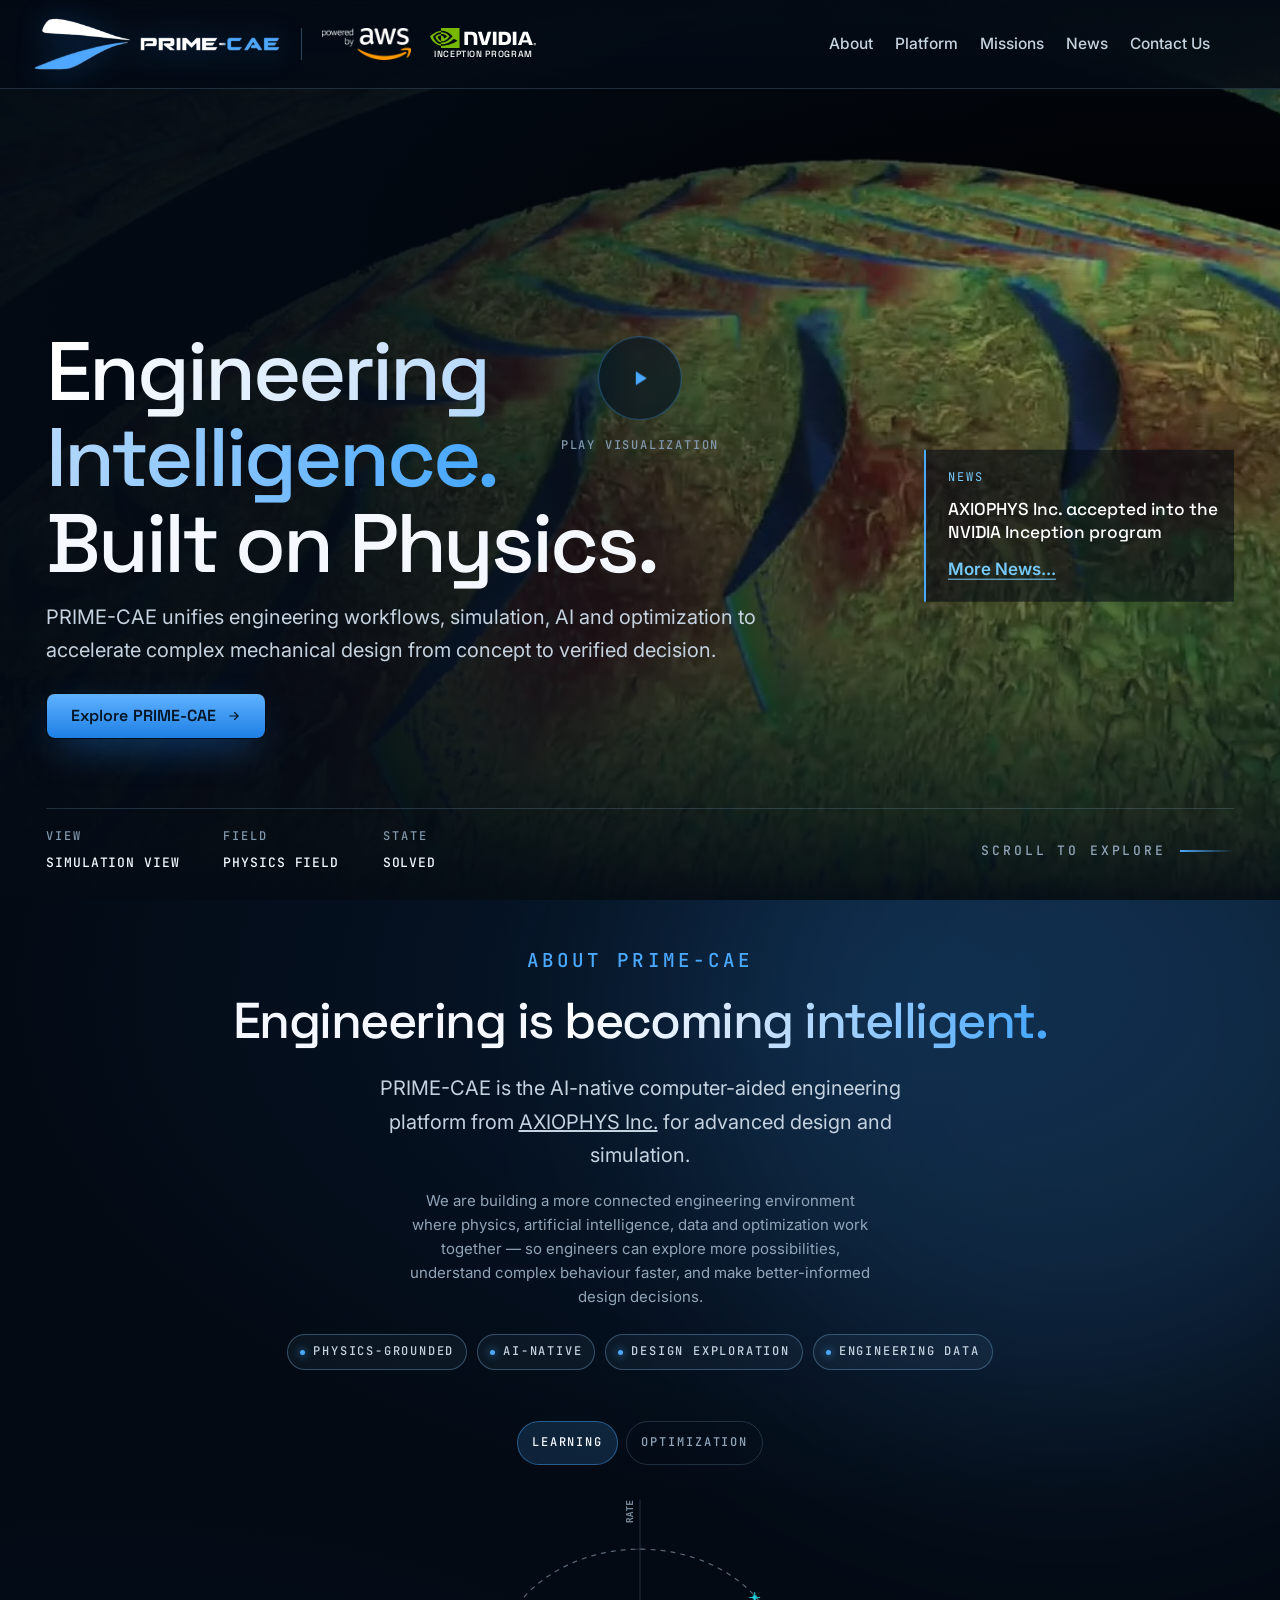
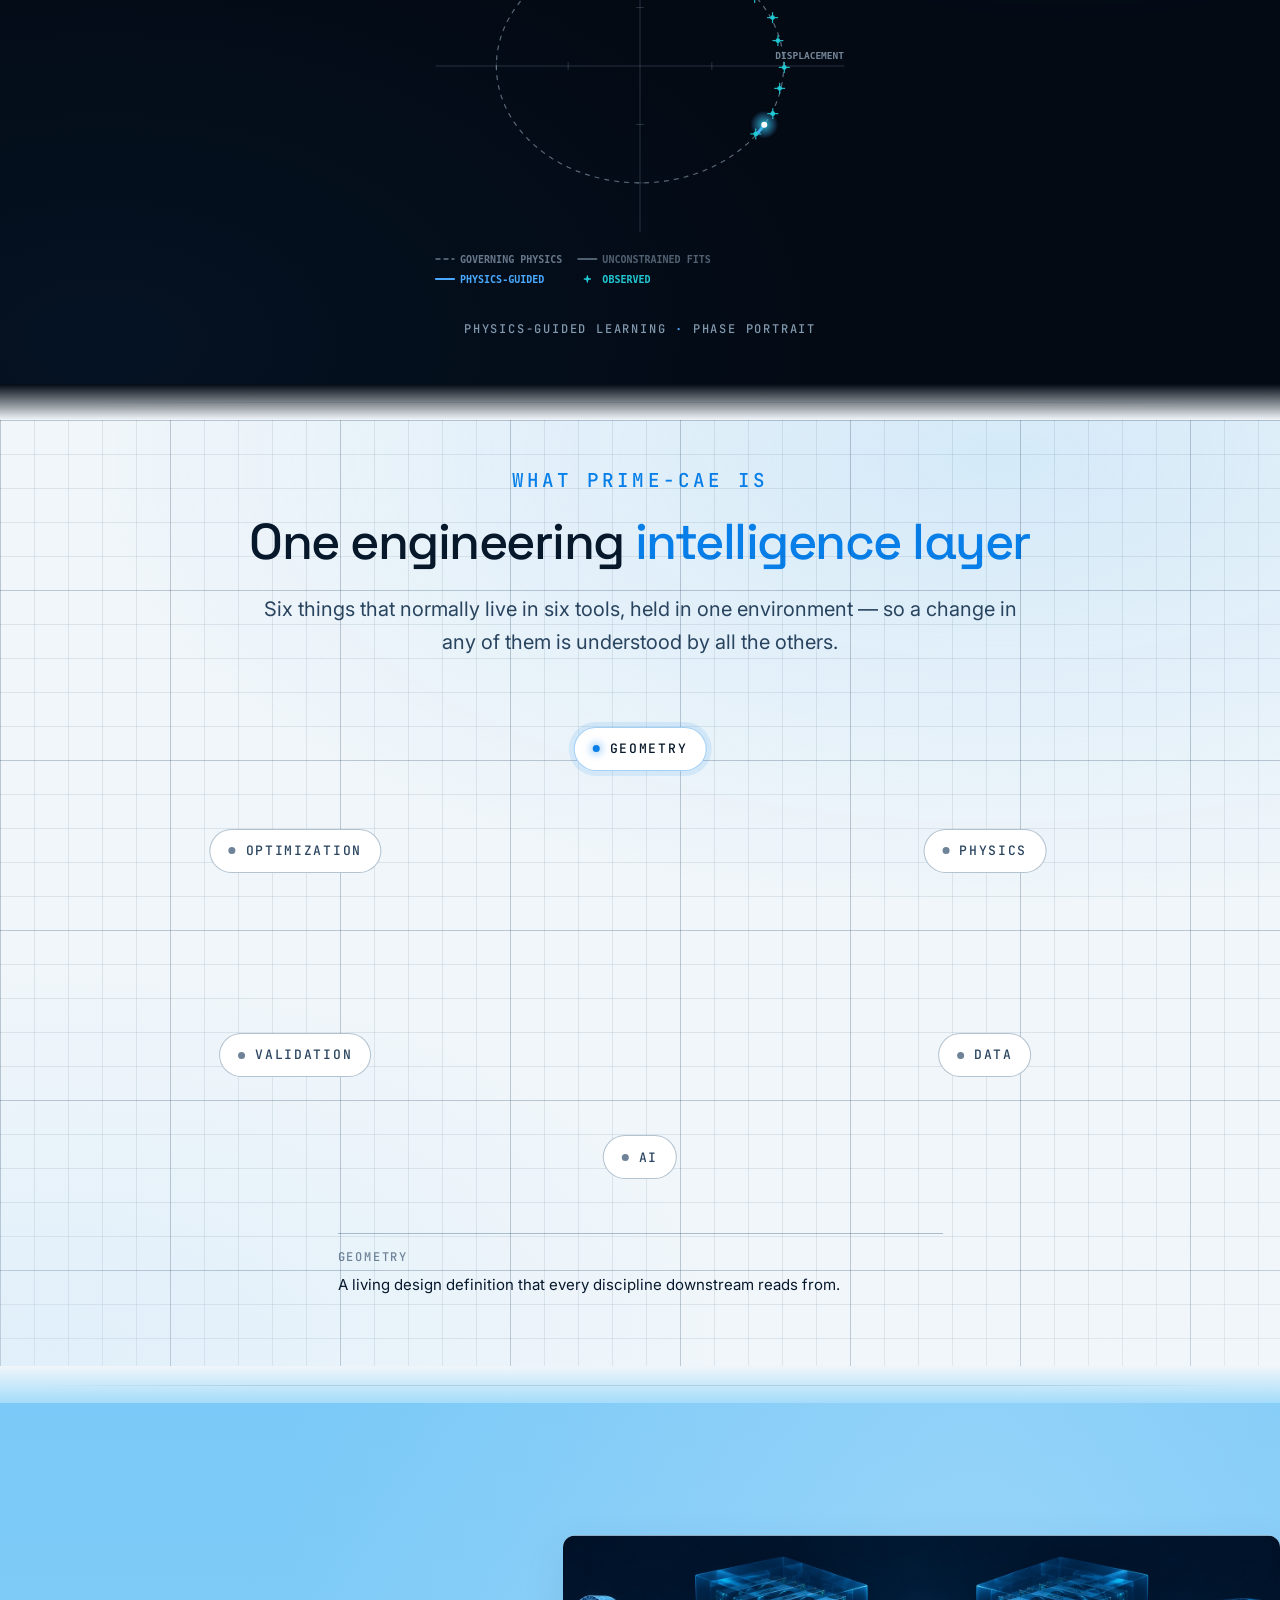
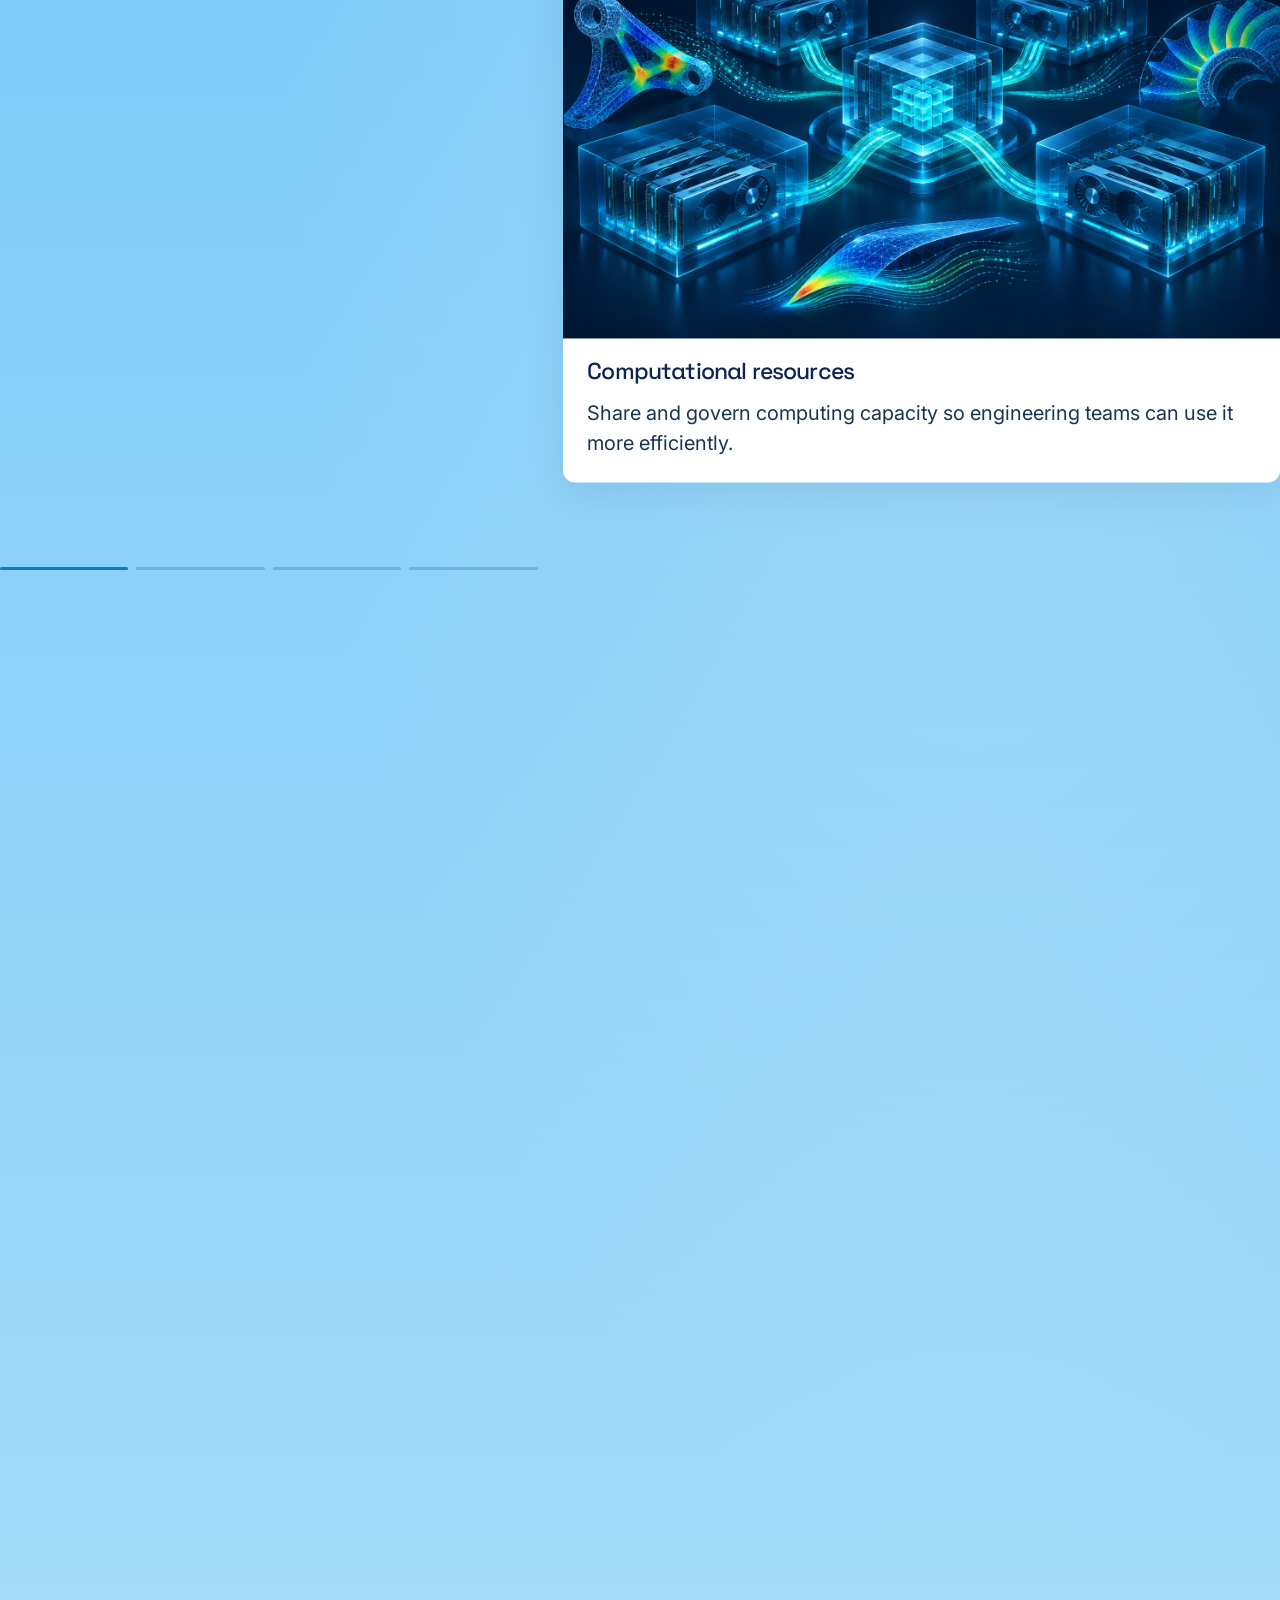
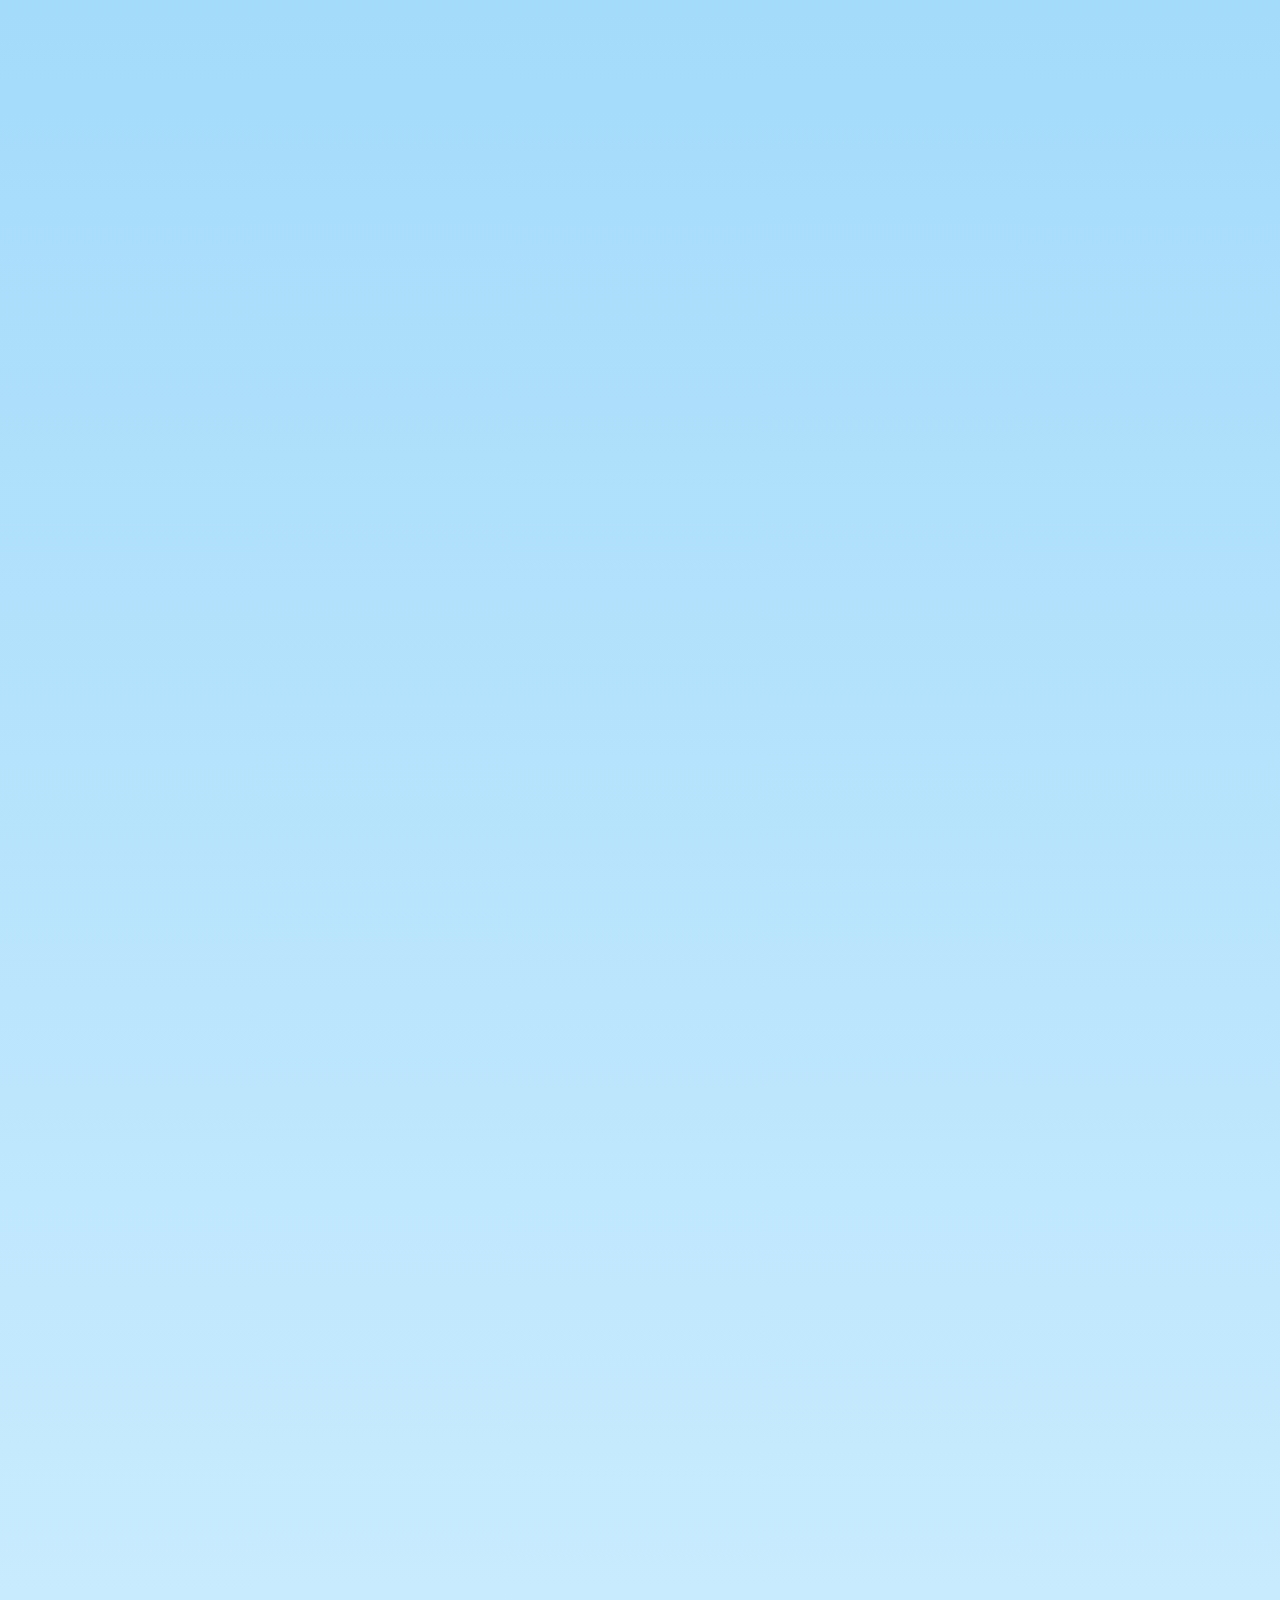
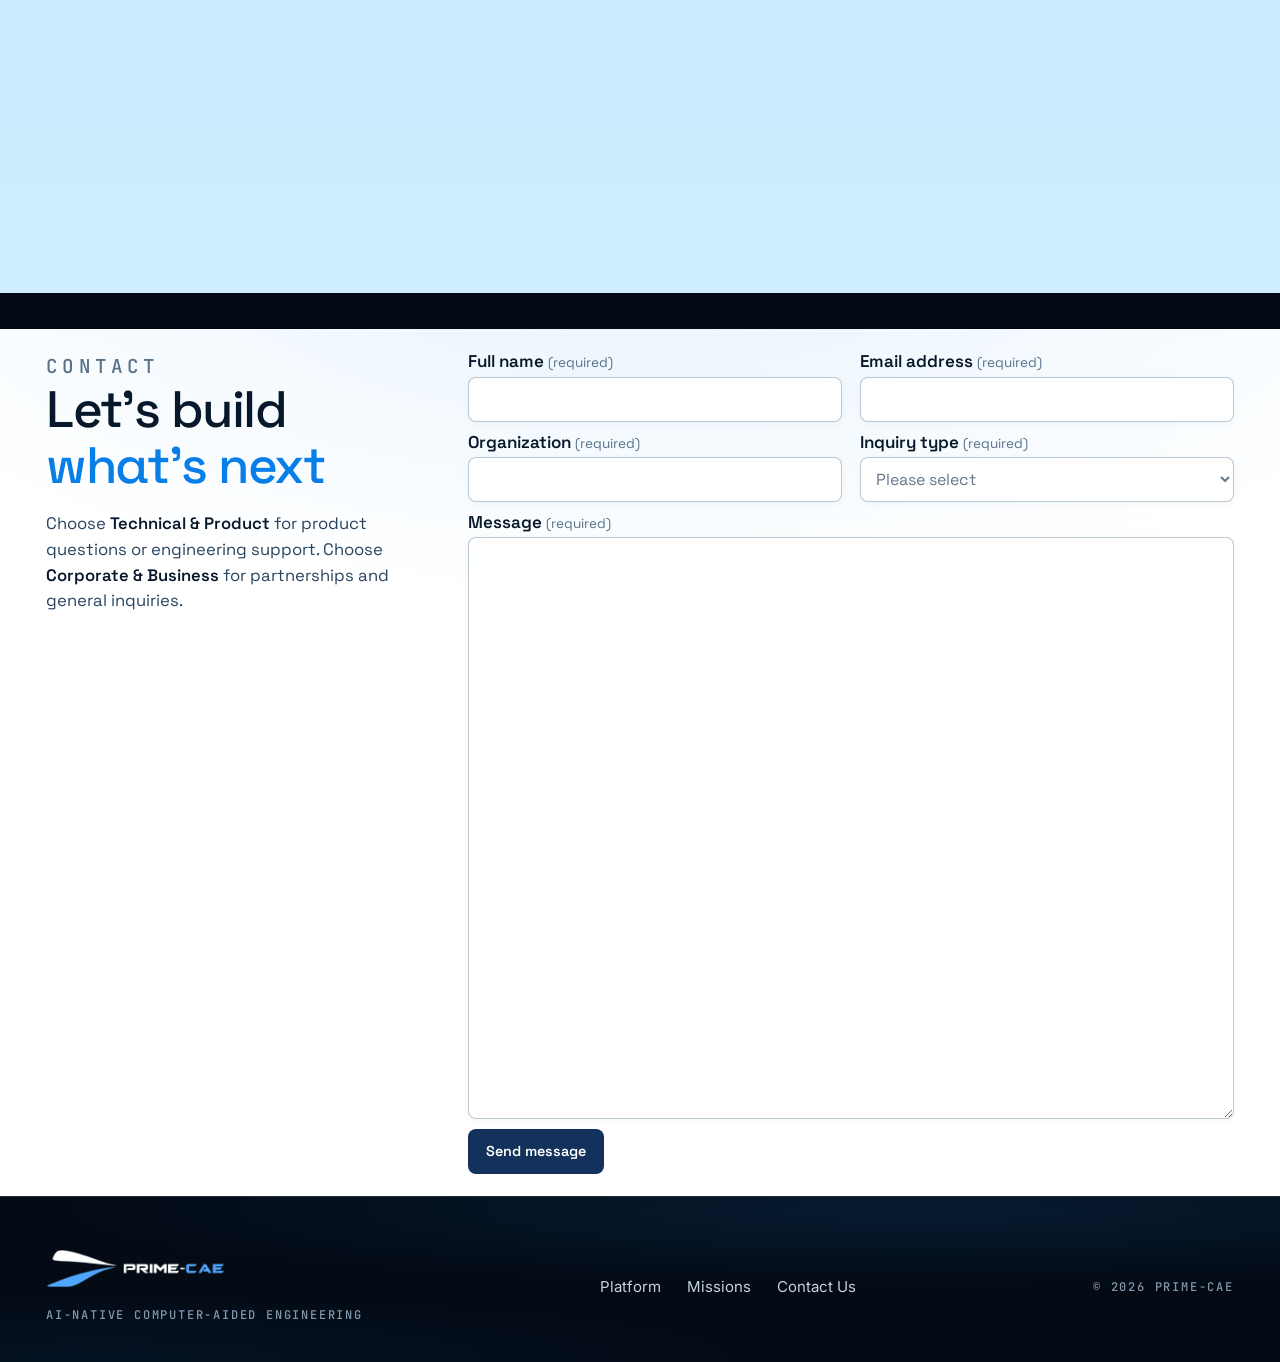
==== index.html @ 152df254 "Preserve section links in PRIME-CAE preview" ====
<!DOCTYPE html>
<html lang="en">
<head>
<meta charset="utf-8">
<meta name="viewport" content="width=device-width,initial-scale=1,viewport-fit=cover">
<title>PRIME-CAE — AI-Native Computer-Aided Engineering</title>
<meta name="description" content="PRIME-CAE is an AI-native computer-aided engineering platform from AXIOPHYS Inc. for design, simulation and optimization.">
<link rel="canonical" href="https://www.prime-cae.com/">
<meta name="theme-color" content="#050709">
<meta name="color-scheme" content="dark">
<link rel="icon" type="image/png" sizes="16x16" href="assets/favicon-16.png?v=2">
<link rel="icon" type="image/png" sizes="32x32" href="assets/favicon-32.png?v=2">
<link rel="icon" type="image/png" sizes="48x48" href="assets/favicon-48.png?v=2">
<link rel="icon" type="image/png" sizes="192x192" href="assets/favicon-192.png?v=2">
<link rel="apple-touch-icon" sizes="180x180" href="assets/favicon-180.png?v=2">
<meta property="og:title" content="PRIME-CAE — Engineering Intelligence. Built on Physics.">
<meta property="og:description" content="PRIME-CAE is an AI-native computer-aided engineering platform from AXIOPHYS Inc. for design, simulation and optimization.">
<meta property="og:image" content="https://www.prime-cae.com/assets/prime-cae-lockup-color.png">
<meta property="og:type" content="website">
<meta property="og:site_name" content="PRIME-CAE">
<meta property="og:url" content="https://www.prime-cae.com/">
<script type="application/ld+json">
{
  "@context": "https://schema.org",
  "@graph": [
    {
      "@type": "WebSite",
      "@id": "https://www.prime-cae.com/#website",
      "url": "https://www.prime-cae.com/",
      "name": "PRIME-CAE",
      "publisher": {
        "@id": "https://axiophys.com/#organization"
      }
    }
  ]
}
</script>

<!-- ==========================================================================
     CRITICAL INLINE STYLE
     Self-contained on purpose. If every external subresource is blocked —
     which is what Safari does to file:// pages — the document must still be
     a designed PRIME-CAE screen, never raw browser-default HTML.
     ========================================================================== -->
<style>
  html{background:#050709;color-scheme:dark}
  body{margin:0;background:#050709;color:#EDF1F6;
    font-family:"Inter",-apple-system,BlinkMacSystemFont,"Segoe UI",Helvetica,Arial,sans-serif;
    -webkit-font-smoothing:antialiased}
</style>

<link rel="preconnect" href="https://fonts.googleapis.com">
<link rel="preconnect" href="https://fonts.gstatic.com" crossorigin>
<link href="https://fonts.googleapis.com/css2?family=Space+Grotesk:wght@400;500;600&family=Inter:wght@400;500;600&family=JetBrains+Mono:wght@400;500&display=swap" rel="stylesheet">

<link rel="stylesheet" href="css/tokens.css">
<link rel="stylesheet" href="css/base.css?v=section-stories-1">
<link rel="stylesheet" href="css/layout.css">
<link rel="stylesheet" href="css/components.css">
<link rel="stylesheet" href="css/hero.css?v=menu-full-width-1">
<link rel="stylesheet" href="css/sections.css?v=mission-story-1">
<link rel="stylesheet" href="css/mobile.css?v=four-missions-1">

<link rel="preload" as="image" href="media/hero-field-poster.jpg">
<link rel="stylesheet" href="css/contact-form.css?v=7">
</head>

<body>

<script>
/* Marks that scripting is available, so CSS may hide content for reveal.
   Without this the page stays fully legible with JavaScript off. */
document.documentElement.classList.add('js');
</script>

<!-- ================================== NAV ================================= -->
<header class="nav" id="nav" data-env="navy">
  <div class="progress" aria-hidden="true"><i id="progressBar"></i></div>
  <div class="shell nav__in">
    <a class="nav__brand" href="#top" aria-label="PRIME-CAE home">
      <img class="nav__logo" src="assets/prime-cae-lockup.png" alt="PRIME-CAE" width="285" height="62">
      <span class="nav__sub">AI-Native<br>Computer-Aided Engineering</span>
    </a>
    <div class="nav__partners">
      <div class="nav__partner-logos">
        <img class="nav__aws" src="assets/powered-by-aws.png" alt="Powered by AWS" width="200" height="72" decoding="async">
        <div class="nav__inception">
          <img src="assets/nvidia-wordmark-white.svg" alt="NVIDIA" width="164" height="30">
          <span>Inception Program</span>
        </div>
      </div>
    </div>

    <nav class="nav__links" id="navLinks" aria-label="Primary">
      <a class="nav__a" href="#about">About</a>
      <a class="nav__a" href="#layer">Platform</a>
      <a class="nav__a" href="#products">Missions</a>
      <a class="nav__a" href="news.html">News</a>
      <a class="nav__a" href="#access">Contact Us</a>
      <span class="nav__ind" id="navInd" aria-hidden="true"></span>
    </nav>

    <div class="nav__act">
      <button class="nav__icon nav__burger" id="burger" type="button" aria-label="Open menu" aria-expanded="false" aria-controls="menu">
        <svg width="16" height="16" viewBox="0 0 24 24" fill="none" stroke="currentColor" stroke-width="1.7" stroke-linecap="round" aria-hidden="true">
          <path d="M3 7h18M3 12h18M3 17h18"/></svg>
      </button>
    </div>
  </div>
</header>

<div class="menu" id="menu" data-env="navy">
  <a href="#about">About</a>
  <a href="#layer">Platform</a>
  <a href="#products">Missions</a>
  <a href="news.html">News</a>
  <a href="#access">Contact Us</a>
</div>

<main id="top">

<!-- ========================= PHASE B · SIMULATION HERO ==================== -->
<section class="hero env" id="hero" data-env="navy" data-autoplay="pending">
  <div class="hero__media">
    <img class="hero__poster" src="media/hero-field-poster.jpg" alt="" aria-hidden="true">
    <video class="hero__vid" id="heroVidA" muted playsinline preload="auto" aria-hidden="true"></video>
    <video class="hero__vid" id="heroVidB" muted playsinline preload="none" aria-hidden="true"></video>
    <div class="hero__scan" aria-hidden="true"></div>
    <div class="hero__grade" aria-hidden="true"></div>
  </div>

  <div class="hero__manual">
    <button type="button" id="heroPlay" aria-label="Play the simulation view">
      <svg width="24" height="24" viewBox="0 0 24 24" fill="currentColor" aria-hidden="true"><path d="M8 5v14l11-7z"/></svg>
    </button>
    <span class="t-micro">Play visualization</span>
  </div>

  <div class="shell hero__ui">
    <div class="hero__copy">
      <h1 class="t-hero">
        <span class="grad">Engineering Intelligence.</span>
        <em>Built on Physics.</em>
      </h1>
      <p class="t-lede">PRIME-CAE unifies engineering workflows, simulation, AI and optimization to accelerate complex mechanical design from concept to verified decision.</p>

      <div class="hero__cta">
        <a class="btn btn--primary" href="#about">
          Explore PRIME-CAE
          <svg class="btn__go" width="15" height="15" viewBox="0 0 24 24" fill="none" stroke="currentColor" stroke-width="2" stroke-linecap="round" aria-hidden="true"><path d="M5 12h14M13 6l6 6-6 6"/></svg>
        </a>
      </div>


    </div>
    <aside class="hero__news" aria-label="Latest news">
      <p class="hero__news-label">News</p>
      <p class="hero__news-title">AXIOPHYS Inc. accepted into the NVIDIA Inception program</p>
      <a href="news.html#news-updates">More News...</a>
    </aside>
  </div>

  <div class="shell hero__rail">
    <div class="hero__railin">
      <div class="hero__inst">
        <span>VIEW<b>SIMULATION VIEW</b></span>
        <span>FIELD<b>PHYSICS FIELD</b></span>
        <span>STATE<b>SOLVED</b></span>
      </div>
      <a class="scroll-cue" href="#about">Scroll to explore <i></i></a>
    </div>
  </div>
</section>

<!-- ============================== 01 · ABOUT ============================== -->
<section class="section env about" id="about" data-env="navy" data-story>
  <canvas class="about__field" id="aboutField" aria-hidden="true"></canvas>
  <div class="about__glow glow" aria-hidden="true"></div>

  <div class="shell story-layout">
    <div class="story-copy">
      <p class="story-label t-meta">About PRIME-CAE</p>
      <h2 class="t-h2">Engineering is <span class="grad">becoming intelligent.</span></h2>
      <p class="t-lede about__lede">PRIME-CAE is the AI-native computer-aided engineering platform from
        <a href="https://axiophys.com/" style="text-decoration:underline">AXIOPHYS Inc.</a>
        for advanced design and simulation.</p>
      <p class="t-small about__body">We are building a more connected engineering environment where
        physics, artificial intelligence, data and optimization work together — so engineers can
        explore more possibilities, understand complex behaviour faster, and make better-informed
        design decisions.</p>
      <ul class="about__marks" aria-label="What the platform is built on">
        <li class="t-micro"><i aria-hidden="true"></i>Physics-grounded</li>
        <li class="t-micro"><i aria-hidden="true"></i>AI-native</li>
        <li class="t-micro"><i aria-hidden="true"></i>Design exploration</li>
        <li class="t-micro"><i aria-hidden="true"></i>Engineering data</li>
      </ul>
    </div>

    <figure class="story-visual about__fig" data-story-visual>
      <div class="about__views" role="tablist" aria-label="Figure">
        <button class="about__view" type="button" role="tab" id="aboutTab0" aria-controls="aboutCanvas"
          aria-selected="true">Learning<i aria-hidden="true"></i></button>
        <button class="about__view" type="button" role="tab" id="aboutTab1" aria-controls="aboutSearch"
          aria-selected="false" tabindex="-1">Optimization<i aria-hidden="true"></i></button>
      </div>
      <div class="about__stage">
        <canvas id="aboutCanvas" class="is-active" role="img"
          aria-label="A phase portrait: sparse observations, several unconstrained fits drifting away from the true response, and a physics-guided prediction held on the orbit the governing physics allows."></canvas>
        <canvas id="aboutSearch" role="img" aria-hidden="true"
          aria-label="A design-domain search: candidate designs sampled across an objective landscape, successive generations closing in on the best feasible design on the constraint, and the best-so-far objective converging over the iterations."></canvas>
      </div>
      <figcaption class="about__cap t-micro" id="aboutCap">Physics-guided learning <b>·</b> phase portrait</figcaption>
    </figure>
  </div>
</section>

<div class="seam" data-from="navy" data-to="ice" aria-hidden="true"></div>

<!-- ========================== 02 · WHAT PRIME-CAE IS ====================== -->
<section class="section env" id="layer" data-env="ice" data-story>
  <div class="grid-bg" aria-hidden="true"></div>
  <div class="shell story-layout">
    <div class="story-copy">
      <p class="story-label t-meta">What PRIME-CAE is</p>
      <h2 class="t-h2">One engineering <span class="grad">intelligence layer</span></h2>
      <p class="t-lede">Six things that normally live in six tools, held in one environment —
        so a change in any of them is understood by all the others.</p>
    </div>

    <div class="story-visual layer__visual" data-story-visual>
      <div class="orbit" id="orbit">
        <canvas class="orbit__canvas" id="orbitCanvas" role="img"
          aria-label="Generic structural engineering model demonstrating PRIME-CAE geometry, physics, data, AI, optimization and validation."></canvas>
        <div class="orbit__nodes" id="orbitNodes">
          <button class="orbit__node" type="button" data-node="geometry"     aria-pressed="true">Geometry</button>
          <button class="orbit__node" type="button" data-node="physics"      aria-pressed="false">Physics</button>
          <button class="orbit__node" type="button" data-node="data"         aria-pressed="false">Data</button>
          <button class="orbit__node" type="button" data-node="ai"           aria-pressed="false">AI</button>
          <button class="orbit__node" type="button" data-node="validation"   aria-pressed="false">Validation</button>
          <button class="orbit__node" type="button" data-node="optimization" aria-pressed="false">Optimization</button>
        </div>
      </div>
      <p class="layer__line">
        <span class="t-micro" id="layerTag">GEOMETRY</span>
        <span class="t-small" id="layerLine"></span>
      </p>
    </div>
  </div>
</section>

<div class="seam" data-from="ice" data-to="sky" aria-hidden="true"></div>

<!-- ========================== 04 · PRIME-CAE PRODUCTS ===================== -->
<section class="section env mission-section" id="products" data-env="sky" data-story>
  <div class="shell mission-stage">
    <div class="story-copy mission-intro">
      <p class="story-label t-meta">Our four missions</p>
      <h2 class="t-h2">Optimizing <span class="grad">what matters in engineering.</span></h2>
      <p class="t-lede">We are building PRIME-CAE to improve how engineers use computing resources,
        run their workflows, manage computation time and cost, and explore better designs.</p>
    </div>
    <div class="mission-slides">
      <article class="mission-slide" data-mission-slide>
        <figure class="mission-slide__art"><img src="assets/missions/resources.jpg" alt="Conceptual illustration of shared engineering computation" width="1672" height="941" loading="lazy"><figcaption class="mission-slide__copy"><h3 class="fam__title">Computational resources</h3>
          <p class="t-small">Share and govern computing capacity so engineering teams can use it more efficiently.</p></figcaption></figure>
      </article>
      <article class="mission-slide" data-mission-slide>
        <figure class="mission-slide__art"><img src="assets/missions/workflows.jpg" alt="Conceptual progression from engineering model to simulation result" width="1672" height="941" loading="lazy"><figcaption class="mission-slide__copy"><h3 class="fam__title">Engineering workflows</h3>
          <p class="t-small">Reduce repetitive setup, execution and documentation work under engineer oversight.</p></figcaption></figure>
      </article>
      <article class="mission-slide" data-mission-slide>
        <figure class="mission-slide__art"><img src="assets/missions/time-cost.jpg" alt="Conceptual numerical computation and resource optimization" width="1672" height="941" loading="lazy"><figcaption class="mission-slide__copy"><h3 class="fam__title">Computational time and cost</h3>
          <p class="t-small">Pursue faster, more economical verified simulations and Physics AI data generation.</p></figcaption></figure>
      </article>
      <article class="mission-slide" data-mission-slide>
        <figure class="mission-slide__art"><img src="assets/missions/design.jpg" alt="Conceptual topology-optimized engineering design" width="1672" height="941" loading="lazy"><figcaption class="mission-slide__copy"><h3 class="fam__title">Design</h3>
          <p class="t-small">Explore broader design spaces and evaluate better performing structures and systems.</p></figcaption></figure>
      </article>
    </div>
    <div class="mission-progress" aria-hidden="true"><i></i><i></i><i></i><i></i></div>
  </div>
</section>

<div class="seam" data-from="sky" data-to="white" aria-hidden="true"></div>

<!-- ============================== 05 · CONTACT ============================ -->
<section class="section env contact" id="access" data-env="white">
  <div class="shell contact__layout">
    <div class="contact__copy">
      <span class="t-meta">Contact</span>
      <h2 class="t-h2">Let's build <span class="grad">what's next</span></h2>
      <p class="contact__guidance">Choose <strong>Technical &amp; Product</strong> for product questions or engineering support. Choose <strong>Corporate &amp; Business</strong> for partnerships and general inquiries.</p>
    </div>
      <form class="contact-form" data-contact-form>
        <div class="contact-form__row">
          <label>Full name <span class="contact-form__required">(required)</span><input name="name" autocomplete="name" maxlength="120" required></label>
          <label>Email address <span class="contact-form__required">(required)</span><input name="email" type="email" autocomplete="email" maxlength="254" required></label>
        </div>
        <div class="contact-form__row">
          <label>Organization <span class="contact-form__required">(required)</span><input name="organization" autocomplete="organization" maxlength="120" required></label>
          <label>Inquiry type <span class="contact-form__required">(required)</span><select name="inquiry" required><option value="" selected disabled>Please select</option><option value="technical">Technical &amp; Product Inquiries</option><option value="corporate">Corporate &amp; Business Inquiries</option></select></label>
        </div>
        <label class="contact-form__message">Message <span class="contact-form__required">(required)</span><textarea name="message" rows="2" minlength="10" maxlength="5000" required></textarea></label>
        <div class="contact-form__trap" aria-hidden="true"><label>Leave this field empty <input name="website" tabindex="-1" autocomplete="off"></label></div>
        <div class="contact-form__actions"><button type="submit">Send message</button><p class="contact-form__status" role="status" aria-live="polite"></p></div>
      </form>
  </div>
</section>

<!-- =============================== FOOTER ================================ -->
<footer class="foot env" id="company" data-env="navy">
  <div class="shell foot__in">
    <div>
      <img class="foot__logo" src="assets/prime-cae-lockup.png" alt="PRIME-CAE" width="285" height="62">
      <p class="t-micro" style="margin-top:var(--s-4)">AI-Native Computer-Aided Engineering</p>
    </div>
    <nav class="foot__links" aria-label="Footer">
      <a href="#layer">Platform</a>
      <a href="#products">Missions</a>
      <a href="#access">Contact Us</a>
    </nav>
    <span class="t-micro">© <span id="year">2026</span> PRIME-CAE</span>
  </div>
</footer>
<script src="js/contact.js?v=1" defer></script>
</main>

<script src="js/prime.bundle.js?v=mission-story-1" defer></script>
<noscript>
  <style>.hero__poster{opacity:1!important}</style>
</noscript>
</body>
</html>
---- css/tokens.css ----
/* ============================================================================
   PRIME-CAE · design tokens
   ----------------------------------------------------------------------------
   Two layers:
     1. a fixed palette and type/space scale (:root)
     2. four ENVIRONMENTS — navy, sky, ice, white — each of which republishes a
        complete --env-* contract. Components never name a colour directly; they
        inherit the environment they happen to sit in, so a panel, a chart axis
        and a caption all re-tune themselves when the background changes.
   ========================================================================== */
:root{
  /* ---------------------------------------------------------- palette --- */
  --navy-990:#020710;
  --navy-950:#030A14;
  --navy-900:#061120;
  --navy-850:#08182A;
  --navy-800:#0A2037;
  --navy-700:#0E2C48;
  --navy-600:#134064;

  --sky-800:#0C63A8;
  --sky-700:#1E7FC4;
  --sky-600:#3AA0E4;
  --sky-500:#57B9F5;
  --sky-400:#76CAFA;
  --sky-300:#A4DCFA;
  --sky-200:#C4E8FC;
  --sky-100:#D4F0FF;

  --ice-200:#DDEBF5;
  --ice-100:#EAF5FC;
  --ice-50:#F0F6FA;
  --paper:#F7FAFD;
  --white:#FFFFFF;

  --prime-blue:#087FE8;         /* active engineering state              */
  --prime-lift:#4AA9FF;         /* the same, lifted for dark grounds     */
  --prime-cyan:#22C9D4;         /* AI / learned response / data transfer */
  --prime-navy:#0F204B;         /* brand navy from the lockup            */

  /* status — only ever used for engineering state ---------------------- */
  --pass-l:#12885F;  --warn-l:#A9710A;  --fail-l:#C4342F;
  --pass-d:#35D39A;  --warn-d:#E8B23A;  --fail-d:#F0605A;

  /* field ramp — identical in every environment, because it carries data */
  --f0:#0B245C; --f1:#1464CD; --f2:#29C8E0; --f3:#7EE2A8; --f4:#F0B429; --f5:#FF5454;

  /* ------------------------------------------------- text ink families - */
  --tod-1:#F5F9FF;  --tod-2:#C5D2DF;  --tod-3:#91A5B9;  --tod-4:#8298AD;
  --tol-1:#07182B;  --tol-2:#29445F;  --tol-3:#58718A;  --tol-4:#6E8398;

  /* ------------------------------------------------------------- type -- */
  --font-sans:"Space Grotesk","Inter",-apple-system,BlinkMacSystemFont,"Segoe UI",sans-serif;
  --font-text:"Inter",-apple-system,BlinkMacSystemFont,"Segoe UI",Helvetica,Arial,sans-serif;
  --font-mono:"JetBrains Mono",ui-monospace,"SF Mono",Menlo,Consolas,monospace;

  --fs-micro:0.75rem;                            /* 12 · tertiary marks   */
  --fs-meta:0.8125rem;                           /* 13 · instrumentation  */
  --fs-small:0.9375rem;                          /* 15 · technical copy   */
  --fs-body:1.0625rem;                           /* 17 · body             */
  --fs-lede:clamp(1.09rem,.62vw + .92rem,1.25rem);
  --fs-nav:0.9688rem;                            /* 15.5                  */
  --fs-eyebrow:0.8125rem;
  --fs-h3:min(clamp(1.5rem,.9vw + 1.24rem,1.875rem),3.4vh);
  --fs-d2:min(clamp(1.75rem,1.6vw + 1.24rem,2.5rem),4.2vh);
  /* the display sizes are capped against the viewport's height as well as its
     width: a wide, short laptop must not be handed a 68px heading it has no
     room for. min() keeps it continuous — no breakpoint jump. */
  --fs-h2:min(clamp(2.625rem,3.1vw + 1.6rem,4.25rem),5.6vh);
  --fs-hero:min(clamp(3rem,5.1vw + 1.1rem,6rem),9.4vh);
  --fs-value:clamp(1.25rem,1.1vw + .9rem,1.875rem);   /* engineering values */
  --fs-value-lg:clamp(1.75rem,2vw + 1rem,2.75rem);

  --lh-tight:1.04;
  --lh-title:1.14;
  --lh-body:1.62;
  --lh-copy:1.68;

  /* ------------------------------------------------------------ space -- */
  --s-1:4px;  --s-2:8px;   --s-3:12px;  --s-4:18px;  --s-5:26px;
  --s-6:36px; --s-7:52px;  --s-8:72px;  --s-9:104px; --s-10:140px;
  --gutter:clamp(22px,3.6vw,72px);
  --measure:1320px;
  /* Vertical space is spent out of the viewport's height, so it is measured in
     it. On a 2560x1440 screen this is ~122px; on a 1990x900 laptop ~86px; on a
     1280x720 laptop ~63px — the page keeps its proportions instead of its
     pixel values. */
  --section-y:clamp(40px,3.2vh + 1.6vw,112px);
  --section-y-tight:clamp(32px,2.4vh + 1.2vw,84px);
  --nav-h:88px;

  /* ------------------------------------------------------- line weight - */
  --lw-hair:1px;
  --lw-1:1.25px;
  --lw-2:1.5px;
  --lw-3:2px;
  --lw-chart:2.5px;

  /* ----------------------------------------------------------- radius -- */
  --r-1:5px; --r-2:8px; --r-3:12px; --r-4:16px;

  /* ----------------------------------------------------------- motion -- */
  --ease-fast:cubic-bezier(.3,0,.2,1);
  --ease-standard:cubic-bezier(.22,.61,.36,1);
  --ease-large:cubic-bezier(.16,1,.3,1);
  --t-fast:150ms;
  --t-normal:280ms;
  --t-large:560ms;
  --t-reveal:700ms;

  --z-nav:70; --z-modal:90; --z-hero-ui:40;
}

@media (min-width:1700px){ :root{ --measure:1520px } }
@media (min-width:1900px){ :root{ --measure:1680px } }

/* ==========================================================================
   ENVIRONMENT · NAVY — computation, physics, model state, authority
   ========================================================================== */
[data-env="navy"]{
  --env-mode:dark;
  --env-bg:var(--navy-950);
  --env-bg-far:var(--navy-990);
  --env-wash:radial-gradient(115% 78% at 72% 8%,rgba(20,84,150,.22),transparent 62%),
             radial-gradient(85% 60% at 8% 96%,rgba(12,52,96,.20),transparent 66%);
  --env-surface:rgba(160,205,245,.055);
  --env-surface-2:rgba(160,205,245,.10);
  --env-panel:linear-gradient(152deg,rgba(15,30,49,.96),rgba(5,13,23,.985));
  --env-panel-solid:#08131F;
  --env-inset:rgba(2,7,14,.55);

  --env-text:var(--tod-1);
  --env-text-2:var(--tod-2);
  --env-text-3:var(--tod-3);
  --env-text-4:var(--tod-4);

  --env-line:rgba(151,190,222,.20);
  --env-line-strong:rgba(126,190,238,.34);
  --env-line-active:rgba(74,169,255,.72);
  --env-grid:rgba(126,182,236,.085);
  --env-grid-major:rgba(126,182,236,.17);

  --env-accent:var(--prime-lift);
  --env-accent-2:var(--prime-cyan);
  --env-accent-wash:rgba(74,169,255,.16);
  --env-accent-edge:rgba(74,169,255,.42);

  --env-btn-bg:linear-gradient(180deg,#5FB2FF,#1D7FE4);
  --env-btn-fg:#031425;
  --env-btn-glow:0 14px 40px -14px rgba(30,127,228,.75);

  --env-pass:var(--pass-d); --env-warn:var(--warn-d); --env-fail:var(--fail-d);
  --env-shadow:0 34px 76px -36px rgba(0,0,0,.96);
  --env-logo-opacity:1;
}

/* ==========================================================================
   ENVIRONMENT · SKY — flow, atmosphere, propagation, expansion
   ========================================================================== */
[data-env="sky"]{
  --env-mode:light;
  --env-bg:var(--sky-300);
  --env-bg-far:var(--sky-200);
  --env-wash:linear-gradient(180deg,rgba(87,185,245,.55),rgba(212,240,255,.9)),
             radial-gradient(90% 70% at 76% 6%,rgba(255,255,255,.62),transparent 60%);
  --env-surface:rgba(255,255,255,.52);
  --env-surface-2:rgba(255,255,255,.78);
  --env-panel:linear-gradient(160deg,rgba(255,255,255,.90),rgba(240,250,255,.82));
  --env-panel-solid:#EFF9FF;
  --env-inset:rgba(6,22,42,.06);

  --env-text:#06162A;
  --env-text-2:#173451;
  --env-text-3:#365774;
  --env-text-4:#4C6B87;

  --env-line:rgba(5,31,57,.22);
  --env-line-strong:rgba(5,31,57,.36);
  --env-line-active:var(--sky-800);
  --env-grid:rgba(5,31,57,.10);
  --env-grid-major:rgba(5,31,57,.19);

  --env-accent:var(--sky-800);
  --env-accent-2:#0A5C93;
  --env-accent-wash:rgba(8,99,168,.13);
  --env-accent-edge:rgba(8,99,168,.40);

  --env-btn-bg:linear-gradient(180deg,#0F2E52,#06162A);
  --env-btn-fg:#EAF4FF;
  --env-btn-glow:0 14px 36px -16px rgba(6,22,42,.6);

  --env-pass:var(--pass-l); --env-warn:var(--warn-l); --env-fail:var(--fail-l);
  --env-shadow:0 30px 64px -34px rgba(9,46,82,.42);
  --env-logo-opacity:1;
}

/* ==========================================================================
   ENVIRONMENT · ICE — analysis, comparison, readable data work
   ========================================================================== */
[data-env="ice"]{
  --env-mode:light;
  --env-bg:var(--ice-50);
  --env-bg-far:var(--ice-100);
  --env-wash:radial-gradient(110% 74% at 78% 4%,rgba(150,205,245,.30),transparent 64%),
             radial-gradient(80% 60% at 4% 98%,rgba(180,220,250,.26),transparent 66%);
  --env-surface:rgba(255,255,255,.72);
  --env-surface-2:#FFFFFF;
  --env-panel:linear-gradient(160deg,rgba(255,255,255,.96),rgba(246,251,254,.92));
  --env-panel-solid:#FFFFFF;
  --env-inset:rgba(9,43,74,.05);

  --env-text:var(--tol-1);
  --env-text-2:var(--tol-2);
  --env-text-3:var(--tol-3);
  --env-text-4:var(--tol-4);

  --env-line:rgba(9,43,74,.16);
  --env-line-strong:rgba(9,58,100,.30);
  --env-line-active:rgba(4,111,210,.78);
  --env-grid:rgba(9,43,74,.085);
  --env-grid-major:rgba(9,43,74,.16);

  --env-accent:var(--prime-blue);
  --env-accent-2:#0A6FA8;
  --env-accent-wash:rgba(8,127,232,.10);
  --env-accent-edge:rgba(8,127,232,.36);

  --env-btn-bg:linear-gradient(180deg,#0B2846,#061424);
  --env-btn-fg:#EAF4FF;
  --env-btn-glow:0 14px 34px -16px rgba(9,43,74,.45);

  --env-pass:var(--pass-l); --env-warn:var(--warn-l); --env-fail:var(--fail-l);
  --env-shadow:0 26px 60px -34px rgba(9,43,74,.34);
  --env-logo-opacity:1;
}

/* ==========================================================================
   ENVIRONMENT · WHITE — clarity, explanation, product storytelling
   ========================================================================== */
[data-env="white"]{
  --env-mode:light;
  --env-bg:var(--white);
  --env-bg-far:var(--paper);
  --env-wash:radial-gradient(120% 68% at 50% -8%,rgba(160,210,248,.24),transparent 58%);
  --env-surface:rgba(247,250,253,.9);
  --env-surface-2:#FFFFFF;
  --env-panel:linear-gradient(160deg,#FFFFFF,#F6FAFD);
  --env-panel-solid:#FFFFFF;
  --env-inset:rgba(9,43,74,.045);

  --env-text:var(--tol-1);
  --env-text-2:var(--tol-2);
  --env-text-3:var(--tol-3);
  --env-text-4:var(--tol-4);

  --env-line:rgba(13,55,91,.15);
  --env-line-strong:rgba(13,55,91,.28);
  --env-line-active:rgba(4,111,210,.78);
  --env-grid:rgba(13,55,91,.075);
  --env-grid-major:rgba(13,55,91,.15);

  --env-accent:var(--prime-blue);
  --env-accent-2:#0A6FA8;
  --env-accent-wash:rgba(8,127,232,.09);
  --env-accent-edge:rgba(8,127,232,.34);

  --env-btn-bg:linear-gradient(180deg,#0B2846,#061424);
  --env-btn-fg:#EAF4FF;
  --env-btn-glow:0 14px 34px -16px rgba(9,43,74,.4);

  --env-pass:var(--pass-l); --env-warn:var(--warn-l); --env-fail:var(--fail-l);
  --env-shadow:0 24px 56px -34px rgba(9,43,74,.30);
  --env-logo-opacity:1;
}

/* An environment paints its own ground and coordinates every dependent
   property in one transition, so a theme change never flashes. */
.env{
  position:relative;isolation:isolate;
  background-color:var(--env-bg);
  color:var(--env-text);
  transition:background-color var(--t-large) var(--ease-standard),
             color var(--t-large) var(--ease-standard);
}
/* z-index:-1 inside an isolated stacking context, so the wash sits behind the
   section's own content without disturbing any child's positioning */
.env::before{
  content:"";position:absolute;inset:0;pointer-events:none;z-index:-1;
  background:var(--env-wash);
}
---- css/base.css ----
/* ============================================================================
   PRIME-CAE · reset and typography
   Every colour here resolves through the environment contract, so a heading
   never has to know which background it landed on.
   ========================================================================== */
*,*::before,*::after{box-sizing:border-box}
html{-webkit-text-size-adjust:100%;background:var(--navy-950);scroll-behavior:smooth}
body{
  margin:0;
  background:var(--navy-950);
  color:var(--tod-1);
  font-family:var(--font-text);
  font-size:var(--fs-body);
  line-height:var(--lh-body);
  -webkit-font-smoothing:antialiased;-moz-osx-font-smoothing:grayscale;
  font-feature-settings:"ss01","cv02","cv03";
  overflow-x:hidden;
}
img,video,canvas,svg{display:block;max-width:100%}
button,input,select,textarea{font:inherit;color:inherit}
button{background:none;border:0;cursor:pointer;padding:0}
a{color:inherit;text-decoration:none}
ul,ol{margin:0;padding:0;list-style:none}
h1,h2,h3,h4,h5,p,figure{margin:0}
fieldset{border:0;margin:0;padding:0}
::selection{background:rgba(74,169,255,.28);color:#fff}

:focus{outline:none}
:focus-visible{
  outline:var(--lw-3) solid var(--env-line-active,var(--prime-lift));
  outline-offset:3px;border-radius:var(--r-1);
}

::-webkit-scrollbar{width:12px;height:12px}
::-webkit-scrollbar-track{background:var(--navy-990)}
::-webkit-scrollbar-thumb{background:#16273c;border-radius:20px;border:3px solid var(--navy-990)}
::-webkit-scrollbar-thumb:hover{background:#22394f}

/* ------------------------------------------------------------------ type - */
.t-hero{font-family:var(--font-sans);font-weight:500;font-size:var(--fs-hero);
  line-height:var(--lh-tight);letter-spacing:-.036em;color:var(--env-text)}
.t-h2{font-family:var(--font-sans);font-weight:500;font-size:var(--fs-h2);
  line-height:var(--lh-title);letter-spacing:-.03em;color:var(--env-text)}
.t-d2{font-family:var(--font-sans);font-weight:500;font-size:var(--fs-d2);
  line-height:1.12;letter-spacing:-.026em;color:var(--env-text)}
.t-h3{font-family:var(--font-sans);font-weight:500;font-size:var(--fs-h3);
  line-height:1.2;letter-spacing:-.018em;color:var(--env-text)}
.t-lede{font-size:var(--fs-lede);line-height:var(--lh-copy);color:var(--env-text-2);max-width:58ch}
.t-body{font-size:var(--fs-body);line-height:var(--lh-copy);color:var(--env-text-2);max-width:66ch}
.t-small{font-size:var(--fs-small);line-height:1.6;color:var(--env-text-2);max-width:70ch}
.t-mono{font-family:var(--font-mono);font-variant-ligatures:none}

/* instrumentation: compact, never faint */
.t-meta{font-family:var(--font-mono);font-size:var(--fs-meta);font-weight:500;
  letter-spacing:.16em;text-transform:uppercase;color:var(--env-text-3)}
.t-micro{font-family:var(--font-mono);font-size:var(--fs-micro);font-weight:500;
  letter-spacing:.15em;text-transform:uppercase;color:var(--env-text-4)}

/* engineering results are part of the design, not a footnote */
.t-value{font-family:var(--font-sans);font-weight:500;font-size:var(--fs-value);
  line-height:1;letter-spacing:-.02em;font-variant-numeric:tabular-nums;color:var(--env-text)}
.t-value-lg{font-family:var(--font-sans);font-weight:500;font-size:var(--fs-value-lg);
  line-height:1;letter-spacing:-.028em;font-variant-numeric:tabular-nums;color:var(--env-text)}

.ink-2{color:var(--env-text-2)} .ink-3{color:var(--env-text-3)} .ink-4{color:var(--env-text-4)}
.accent{color:var(--env-accent)}
.nowrap{white-space:nowrap}

/* Emphasis inside a heading. On dark it lifts to PRIME-CAE blue; on light it
   stays navy, which reads as more authoritative than a gradient would. */
.grad{color:var(--env-accent)}
[data-env="navy"] .grad{
  background:linear-gradient(96deg,#FFFFFF 2%,#CFE4FB 38%,var(--prime-lift) 96%);
  -webkit-background-clip:text;background-clip:text;color:transparent;
}
[data-env="ice"] .grad,[data-env="white"] .grad{color:var(--prime-blue)}
[data-env="sky"] .grad{color:#06162A;opacity:.62}

.sr-only{position:absolute;width:1px;height:1px;padding:0;margin:-1px;overflow:hidden;
  clip:rect(0 0 0 0);white-space:nowrap;border:0}

@media (prefers-reduced-motion:reduce){
  html{scroll-behavior:auto}
  *,*::before,*::after{animation-duration:.01ms!important;animation-iteration-count:1!important;
    transition-duration:.01ms!important}
}
---- css/layout.css ----
/* ============================================================================
   PRIME-CAE · layout — measure, the 12-column field, section chrome, seams
   ========================================================================== */
.shell{width:100%;max-width:var(--measure);margin-inline:auto;padding-inline:var(--gutter)}

/* a wide shell for the engineering viewports; copy never uses it */
.shell--wide{max-width:min(96vw,1840px)}

.section{position:relative;padding-block:var(--section-y);scroll-margin-top:var(--nav-h)}
.section--tight{padding-block:var(--section-y-tight)}

/* ---------------------------------------------------------------- field - */
.field{display:grid;grid-template-columns:repeat(12,minmax(0,1fr));
  gap:var(--s-5) var(--s-6)}
.c-1,.c-4,.c-5,.c-6,.c-7,.c-8,.c-9,
.c-l5,.c-l6,.c-l7,.c-r5,.c-r6,.c-r7,.c-in10{grid-column:1/-1}
/* Below the breakpoint every child already spans the full field, so the twelve
   tracks buy nothing — and their eleven 36px gaps add up to more than a phone
   is wide, which collapses every track to 0 and pushes the row past the
   viewport. One column at narrow widths, and the arithmetic cannot happen. */
@media (max-width:899px){
  .field{grid-template-columns:minmax(0,1fr)}
}
@media (min-width:900px){
  .c-4{grid-column:span 4}.c-5{grid-column:span 5}.c-6{grid-column:span 6}
  .c-7{grid-column:span 7}.c-8{grid-column:span 8}.c-9{grid-column:span 9}
  .c-l7{grid-column:1/8}.c-r5{grid-column:8/-1}
  .c-l5{grid-column:1/6}.c-r7{grid-column:6/-1}
  .c-l6{grid-column:1/7}.c-r6{grid-column:7/-1}
  .c-in10{grid-column:2/12}
}

/* --------------------------------------------------------- section head - */
.sec-head{display:grid;gap:clamp(16px,2.2vh,var(--s-5))}
.sec-mark{display:flex;align-items:center;gap:var(--s-4);
  padding-bottom:var(--s-3);border-bottom:var(--lw-1) solid var(--env-line)}
.sec-mark__n{font-family:var(--font-mono);font-size:var(--fs-meta);font-weight:500;
  letter-spacing:.12em;color:var(--env-accent)}
.sec-mark__t{font-family:var(--font-mono);font-size:var(--fs-eyebrow);font-weight:500;
  letter-spacing:.18em;text-transform:uppercase;color:var(--env-text-3)}
.sec-mark__r{flex:1;height:var(--lw-1);
  background:linear-gradient(90deg,var(--env-line-strong),transparent)}
.sec-title{max-width:19ch}
.sec-intro{max-width:54ch}

/* ------------------------------------------------------------- seams ---- */
/* An environment change is a horizon, not a cut. Each seam blends the two
   grounds it sits between and carries a single instrument line. */
/* The seam is the environment change, not a gap. It needs enough height for
   the gradient to read as a transition and not one pixel more. */
.seam{position:relative;height:clamp(24px,2.6vh + 1vw,72px);overflow:hidden}
.seam::after{content:"";position:absolute;left:var(--gutter);right:var(--gutter);
  top:50%;height:var(--lw-hair);opacity:.5;
  background:linear-gradient(90deg,transparent,var(--seam-line,rgba(126,182,236,.4)) 18%,
             var(--seam-line,rgba(126,182,236,.4)) 82%,transparent)}
.seam[data-from="navy"][data-to="ice"] {background:linear-gradient(180deg,var(--navy-950),var(--ice-50))}
/* the long atmospheric horizon: computation rises through flow into analysis */
.seam[data-from="navy"][data-to="ice"][data-via="sky"]{
  height:clamp(150px,17vw,300px);
  background:linear-gradient(180deg,var(--navy-950) 0%,var(--navy-700) 22%,
             var(--sky-800) 46%,var(--sky-400) 70%,var(--sky-100) 86%,var(--ice-50) 100%)}
.seam[data-via="sky"]::after{--seam-line:rgba(255,255,255,.5);top:62%}
.seam[data-from="ice"][data-to="navy"] {background:linear-gradient(180deg,var(--ice-50),var(--navy-950))}
.seam[data-from="navy"][data-to="sky"] {background:linear-gradient(180deg,var(--navy-950),var(--navy-700) 34%,var(--sky-700) 78%,var(--sky-300))}
.seam[data-from="sky"][data-to="ice"]  {background:linear-gradient(180deg,var(--sky-300),var(--ice-50))}
.seam[data-from="navy"][data-to="white"]{background:linear-gradient(180deg,var(--navy-950),var(--white))}
.seam[data-from="white"][data-to="ice"] {background:linear-gradient(180deg,var(--white),var(--ice-50))}
.seam[data-from="ice"][data-to="white"] {background:linear-gradient(180deg,var(--ice-50),var(--white))}
.seam[data-from="white"][data-to="navy"]{background:linear-gradient(180deg,var(--white),var(--navy-950))}
.seam[data-from="ice"][data-to="sky"]  {background:linear-gradient(180deg,var(--ice-50),var(--sky-300))}
.seam[data-from="sky"][data-to="navy"] {background:linear-gradient(180deg,var(--sky-300),var(--sky-800) 30%,var(--navy-800) 70%,var(--navy-950))}
.seam[data-to="navy"]{--seam-line:rgba(126,182,236,.34)}
.seam[data-to="ice"],.seam[data-to="white"]{--seam-line:rgba(9,43,74,.22)}
.seam[data-to="sky"]{--seam-line:rgba(5,31,57,.26)}

/* ------------------------------------------------- measurement grids ---- */
/* Grids appear where they mean scale and reference — never behind prose. */
.grid-bg{position:absolute;inset:0;pointer-events:none;z-index:0;
  background-image:
    linear-gradient(var(--env-grid) var(--lw-hair),transparent var(--lw-hair)),
    linear-gradient(90deg,var(--env-grid) var(--lw-hair),transparent var(--lw-hair)),
    linear-gradient(var(--env-grid-major) var(--lw-hair),transparent var(--lw-hair)),
    linear-gradient(90deg,var(--env-grid-major) var(--lw-hair),transparent var(--lw-hair));
  background-size:34px 34px,34px 34px,170px 170px,170px 170px;
  /* the fade has to clear the whole section, or the grid reads as a patch in
     one corner rather than as the ground the figure sits on */
  -webkit-mask-image:radial-gradient(150% 128% at 50% 28%,#000 52%,transparent 96%);
          mask-image:radial-gradient(150% 128% at 50% 28%,#000 52%,transparent 96%)}

.glow{position:absolute;pointer-events:none;border-radius:50%;filter:blur(120px);opacity:.42}
.rule{height:var(--lw-hair);background:linear-gradient(90deg,transparent,
  var(--env-line) 14%,var(--env-line) 86%,transparent)}

.stack-2>*+*{margin-top:var(--s-2)}
.stack-3>*+*{margin-top:var(--s-3)}
.stack-4>*+*{margin-top:var(--s-4)}
.stack-5>*+*{margin-top:var(--s-5)}
.stack-6>*+*{margin-top:var(--s-6)}
.row{display:flex;align-items:center;gap:var(--s-3);flex-wrap:wrap}
.row--between{justify-content:space-between}
---- css/components.css ----
/* ============================================================================
   PRIME-CAE · components
   Nothing here names a colour. Every surface, border and label resolves from
   the environment it is placed in.
   ========================================================================== */

/* ------------------------------------------------------------- buttons -- */
.btn{
  position:relative;display:inline-flex;align-items:center;justify-content:center;gap:10px;
  min-height:50px;padding:0 26px;
  border:var(--lw-2) solid var(--env-line-strong);border-radius:var(--r-2);
  color:var(--env-text);
  font-family:var(--font-sans);font-size:1rem;font-weight:600;letter-spacing:-.004em;
  white-space:nowrap;isolation:isolate;overflow:hidden;
  transition:border-color var(--t-fast) var(--ease-fast),color var(--t-fast) var(--ease-fast),
             transform var(--t-fast) var(--ease-fast),box-shadow var(--t-normal) var(--ease-standard);
}
.btn::before{content:"";position:absolute;inset:0;z-index:-2;border-radius:inherit;background:transparent}
.btn::after{content:"";position:absolute;inset:0;z-index:-1;border-radius:inherit;opacity:0;
  background:radial-gradient(170px 80px at var(--mx,50%) var(--my,50%),
             rgba(255,255,255,.22),transparent 70%);
  transition:opacity var(--t-normal)}
.btn:hover::after{opacity:1}
.btn:active{transform:translateY(1px)}
.btn:hover{border-color:var(--env-line-active)}

.btn--primary{
  border-color:transparent;color:var(--env-btn-fg);
  box-shadow:var(--env-btn-glow),0 1px 0 rgba(255,255,255,.30) inset;
}
.btn--primary::before{background:var(--env-btn-bg)}
.btn--primary:hover{border-color:transparent;
  box-shadow:var(--env-btn-glow),0 1px 0 rgba(255,255,255,.46) inset,
             0 0 0 var(--lw-2) var(--env-accent-edge)}
[data-env="sky"] .btn--primary::after,[data-env="ice"] .btn--primary::after,
[data-env="white"] .btn--primary::after{
  background:radial-gradient(170px 80px at var(--mx,50%) var(--my,50%),
             rgba(255,255,255,.24),transparent 70%)}

.btn--ghost::before{background:var(--env-surface)}
.btn--ghost:hover::before{background:var(--env-surface-2)}
.btn--bare{border-color:transparent;padding-inline:8px;color:var(--env-text-2);min-height:44px}
.btn--bare:hover{color:var(--env-text);border-color:transparent}
.btn--sm{min-height:42px;padding:0 18px;font-size:var(--fs-small);border-radius:var(--r-1)}
.btn--block{width:100%}
.btn__go{transition:transform var(--t-normal) var(--ease-standard)}
.btn:hover .btn__go{transform:translateX(4px)}

/* --------------------------------------------------------------- chips -- */
.chip{display:inline-flex;align-items:center;gap:8px;min-height:38px;padding:0 15px;
  border-radius:100px;border:var(--lw-1) solid var(--env-line);background:var(--env-surface);
  font-family:var(--font-mono);font-size:var(--fs-meta);font-weight:500;
  letter-spacing:.1em;text-transform:uppercase;color:var(--env-text-2);
  transition:color var(--t-fast),border-color var(--t-fast),background var(--t-fast)}
button.chip:hover{color:var(--env-text);border-color:var(--env-line-strong)}
.chip[aria-pressed="true"],.chip.on{
  color:var(--env-text);border-color:var(--env-accent-edge);background:var(--env-accent-wash);
  box-shadow:0 0 0 var(--lw-hair) var(--env-accent-edge) inset}
.dot{width:7px;height:7px;border-radius:50%;background:var(--env-pass);flex:none;
  box-shadow:0 0 0 3px color-mix(in srgb,var(--env-pass) 22%,transparent)}
.dot--blue{background:var(--env-accent);
  box-shadow:0 0 0 3px color-mix(in srgb,var(--env-accent) 22%,transparent)}
.dot--warn{background:var(--env-warn);
  box-shadow:0 0 0 3px color-mix(in srgb,var(--env-warn) 22%,transparent)}

.tagx{display:inline-flex;align-items:center;gap:6px;
  font-family:var(--font-mono);font-size:var(--fs-micro);font-weight:500;
  letter-spacing:.14em;text-transform:uppercase;color:var(--env-text-3);
  border:var(--lw-1) solid var(--env-line);border-radius:var(--r-1);padding:6px 10px}

/* -------------------------------------------------------------- panels -- */
.panel{position:relative;border:var(--lw-1) solid var(--env-line-strong);
  border-radius:var(--r-3);background:var(--env-panel);box-shadow:var(--env-shadow)}
.panel--plain{background:var(--env-surface);box-shadow:none;
  border-color:var(--env-line)}
.panel__bar{display:flex;align-items:center;gap:var(--s-3);padding:14px 18px;
  border-bottom:var(--lw-1) solid var(--env-line);background:var(--env-inset);flex-wrap:wrap}
.panel__ttl{font-family:var(--font-mono);font-size:var(--fs-meta);font-weight:500;
  letter-spacing:.16em;text-transform:uppercase;color:var(--env-text-2)}
.panel__body{padding:var(--s-5)}
.corner::before,.corner::after{content:"";position:absolute;width:13px;height:13px;
  border-color:var(--env-accent);opacity:.72;pointer-events:none}
.corner::before{top:-1px;left:-1px;border-top:var(--lw-2) solid;border-left:var(--lw-2) solid;
  border-top-left-radius:var(--r-3)}
.corner::after{bottom:-1px;right:-1px;border-bottom:var(--lw-2) solid;border-right:var(--lw-2) solid;
  border-bottom-right-radius:var(--r-3)}

/* ------------------------------------------------------------ controls -- */
.ctl{display:flex;flex-direction:column;gap:9px}
.ctl__lbl{display:flex;align-items:center;justify-content:space-between;gap:10px;
  font-family:var(--font-mono);font-size:var(--fs-meta);font-weight:500;
  letter-spacing:.12em;text-transform:uppercase;color:var(--env-text-3)}
.ctl__v{color:var(--env-accent);font-size:var(--fs-meta);letter-spacing:.03em}

.select{appearance:none;-webkit-appearance:none;width:100%;min-height:46px;
  padding:0 38px 0 14px;border-radius:var(--r-1);
  border:var(--lw-1) solid var(--env-line-strong);
  background-color:var(--env-surface);color:var(--env-text);
  font-family:var(--font-mono);font-size:var(--fs-small);cursor:pointer;
  background-image:linear-gradient(45deg,transparent 50%,currentColor 50%),
                   linear-gradient(135deg,currentColor 50%,transparent 50%);
  background-position:calc(100% - 18px) 52%,calc(100% - 13px) 52%;
  background-size:5px 5px,5px 5px;background-repeat:no-repeat;
  transition:border-color var(--t-fast),box-shadow var(--t-fast)}
.select:hover{border-color:var(--env-line-active)}
.select:focus-visible{border-color:var(--env-line-active);
  box-shadow:0 0 0 3px var(--env-accent-wash);outline:none}
.select option{background:var(--env-panel-solid);color:var(--env-text)}

.range{-webkit-appearance:none;appearance:none;width:100%;height:26px;background:transparent;cursor:pointer}
.range::-webkit-slider-runnable-track{height:var(--lw-3);border-radius:3px;
  background:linear-gradient(90deg,var(--env-accent) var(--pct,50%),
             var(--env-line-strong) var(--pct,50%))}
.range::-moz-range-track{height:var(--lw-3);border-radius:3px;background:var(--env-line-strong)}
.range::-moz-range-progress{height:var(--lw-3);border-radius:3px;background:var(--env-accent)}
.range::-webkit-slider-thumb{-webkit-appearance:none;width:16px;height:16px;margin-top:-7px;
  border-radius:50%;background:var(--env-accent);border:var(--lw-2) solid var(--env-panel-solid);
  box-shadow:0 0 0 3px var(--env-accent-wash);
  transition:box-shadow var(--t-fast),transform var(--t-fast)}
.range::-moz-range-thumb{width:16px;height:16px;border-radius:50%;background:var(--env-accent);
  border:var(--lw-2) solid var(--env-panel-solid);box-shadow:0 0 0 3px var(--env-accent-wash)}
.range:hover::-webkit-slider-thumb{box-shadow:0 0 0 6px var(--env-accent-wash)}
.range:active::-webkit-slider-thumb{transform:scale(1.12)}

.seg{display:inline-flex;padding:4px;gap:3px;border:var(--lw-1) solid var(--env-line-strong);
  border-radius:var(--r-1);background:var(--env-inset);flex-wrap:wrap}
.seg__b{min-height:38px;padding:0 16px;border-radius:4px;color:var(--env-text-3);
  font-family:var(--font-mono);font-size:var(--fs-meta);font-weight:500;
  letter-spacing:.1em;text-transform:uppercase;
  transition:color var(--t-fast),background var(--t-fast)}
.seg__b:hover{color:var(--env-text-2)}
.seg__b[aria-selected="true"]{background:var(--env-accent-wash);color:var(--env-text);
  box-shadow:0 0 0 var(--lw-1) var(--env-accent-edge) inset}

.switch{display:inline-flex;align-items:center;gap:12px;cursor:pointer;
  min-height:44px;font-size:var(--fs-small);color:var(--env-text-2)}
.switch input{position:absolute;opacity:0;width:0;height:0}
.switch__t{width:40px;height:22px;border-radius:20px;background:var(--env-surface-2);
  border:var(--lw-1) solid var(--env-line-strong);position:relative;flex:none;
  transition:background var(--t-fast),border-color var(--t-fast)}
.switch__k{position:absolute;top:2px;left:2px;width:15px;height:15px;border-radius:50%;
  background:var(--env-text-3);transition:transform var(--t-normal) var(--ease-standard),background var(--t-fast)}
.switch input:checked+.switch__t{background:var(--env-accent-wash);border-color:var(--env-accent-edge)}
.switch input:checked+.switch__t .switch__k{transform:translateX(18px);background:var(--env-accent)}
.switch input:focus-visible+.switch__t{outline:var(--lw-3) solid var(--env-line-active);outline-offset:3px}

.input{width:100%;min-height:48px;padding:12px 15px;
  border:var(--lw-1) solid var(--env-line-strong);border-radius:var(--r-2);
  background:var(--env-surface);color:var(--env-text);font-size:var(--fs-body);
  transition:border-color var(--t-fast),box-shadow var(--t-fast)}
.input::placeholder{color:var(--env-text-4)}
.input:hover{border-color:var(--env-line-active)}
.input:focus-visible{border-color:var(--env-line-active);
  box-shadow:0 0 0 3px var(--env-accent-wash);outline:none}
.input[aria-invalid="true"]{border-color:var(--env-fail)}
.err{font-family:var(--font-mono);font-size:var(--fs-micro);letter-spacing:.05em;
  color:var(--env-fail);min-height:1em}

/* ------------------------------------------------------------ readouts -- */
.kv{display:flex;align-items:baseline;justify-content:space-between;gap:16px;padding:9px 0;
  font-family:var(--font-mono);font-size:var(--fs-small);
  border-bottom:var(--lw-hair) dashed var(--env-line)}
.kv:last-child{border-bottom:0}
.kv__k{color:var(--env-text-3);font-size:var(--fs-micro);font-weight:500;
  letter-spacing:.13em;text-transform:uppercase}
.kv__v{color:var(--env-text);font-variant-numeric:tabular-nums;text-align:right}
.kv__v--pass{color:var(--env-pass)} .kv__v--warn{color:var(--env-warn)} .kv__v--fail{color:var(--env-fail)}

/* an instrument reading: label small, value loud */
.stat{border:var(--lw-1) solid var(--env-line);border-radius:var(--r-1);
  padding:13px 15px;background:var(--env-surface)}
.stat__k{font-family:var(--font-mono);font-size:var(--fs-micro);font-weight:500;
  letter-spacing:.15em;text-transform:uppercase;color:var(--env-text-3)}
.stat__v{font-family:var(--font-sans);font-size:var(--fs-value);font-weight:500;
  margin-top:6px;letter-spacing:-.02em;font-variant-numeric:tabular-nums;color:var(--env-text)}

/* --------------------------------------------------------------- modal -- */
.modal{position:fixed;inset:0;z-index:var(--z-modal);display:grid;place-items:center;
  padding:var(--s-5);opacity:0;visibility:hidden;
  transition:opacity var(--t-normal),visibility var(--t-normal)}
.modal.open{opacity:1;visibility:visible}
.modal__scrim{position:absolute;inset:0;background:rgba(2,7,14,.86);
  backdrop-filter:blur(18px);-webkit-backdrop-filter:blur(18px)}
.modal__box{position:relative;width:min(880px,100%);max-height:88vh;overflow:auto;
  border:var(--lw-1) solid var(--env-line-strong);border-radius:var(--r-4);
  background:var(--env-panel-solid);color:var(--env-text);box-shadow:var(--env-shadow);
  transform:translateY(18px) scale(.99);
  transition:transform var(--t-large) var(--ease-large)}
.modal.open .modal__box{transform:none}
.modal__x{position:absolute;top:16px;right:16px;z-index:3;width:42px;height:42px;border-radius:50%;
  border:var(--lw-1) solid var(--env-line-strong);background:var(--env-surface);
  color:var(--env-text-2);display:grid;place-items:center;
  transition:color var(--t-fast),border-color var(--t-fast)}
.modal__x:hover{color:var(--env-text);border-color:var(--env-line-active)}
---- css/hero.css ----
/* ============================================================================
   PRIME-CAE · hero — simulation environment, navigation
   ========================================================================== */

/* ==========================================================================
   NAVIGATION — one controlled dark surface, so the lockup never has to change
   ========================================================================== */
.nav{position:fixed;top:0;left:0;right:0;z-index:var(--z-nav);
  border-bottom:var(--lw-hair) solid var(--env-line);
  background:linear-gradient(180deg,rgba(3,10,20,.92),rgba(3,10,20,.80));
  backdrop-filter:blur(22px) saturate(1.4);-webkit-backdrop-filter:blur(22px) saturate(1.4);
  transition:transform var(--t-fast) var(--ease-standard)}
@media (min-width:1080px){
  .nav.nav--hidden{transform:translateY(-100%);pointer-events:none}
  .nav.nav--hidden:has(:focus-visible){transform:none;pointer-events:auto}
}
.nav__in{--nav-gap:var(--s-5);display:flex;align-items:center;gap:var(--nav-gap);height:var(--nav-h)}
.nav__brand{display:flex;align-items:center;gap:20px;flex:none;padding-block:10px}
.nav__logo{width:var(--logo-w);height:auto;object-fit:contain;
  filter:drop-shadow(0 2px 14px rgba(30,127,228,.30))}
.nav__sub{display:none;padding-left:20px;border-left:var(--lw-1) solid var(--env-line-strong);
  font-family:var(--font-mono);font-size:var(--fs-micro);font-weight:500;line-height:1.5;
  letter-spacing:.13em;text-transform:uppercase;color:var(--tod-4)}
@media (min-width:1400px){.nav__sub{display:block}}
.nav__partners{flex:none;margin-left:calc(20px - var(--nav-gap));
  padding-left:var(--aws-pad);border-left:var(--lw-1) solid var(--env-line-strong)}
.nav__partner-logos{display:flex;align-items:center;gap:clamp(14px,1.5vw,24px)}
.nav__aws{display:block;height:var(--aws-h);width:auto}
.nav__inception{
  display:grid;justify-items:center;gap:calc(var(--aws-h) * .075);
  width:max(84px,calc(var(--aws-h) * 3.32));
  color:#fff;white-space:nowrap;text-transform:uppercase;
  font:500 max(7.5px,calc(var(--aws-h) * .28))/1.1 var(--font-sans);letter-spacing:.07em
}
.nav__inception img{display:block;width:100%;height:auto}

.nav__links{display:none;align-items:center;gap:4px;margin-inline:auto 0;position:relative}
@media (min-width:1080px){.nav__links{display:flex}}
.nav__a{position:relative;padding:12px 15px;border-radius:6px;
  font-size:var(--fs-nav);font-weight:500;color:var(--tod-2);white-space:nowrap;
  transition:color var(--t-fast)}
.nav__a:hover,.nav__a.active{color:var(--tod-1)}
/* an illuminated baseline plus a small engineering marker */
.nav__ind{position:absolute;bottom:4px;height:var(--lw-2);border-radius:2px;
  background:var(--prime-lift);box-shadow:0 0 12px var(--prime-lift);opacity:0}
.nav__ind::before{content:"";position:absolute;left:50%;top:-7px;width:3px;height:3px;
  margin-left:-1.5px;border-radius:50%;background:var(--prime-lift)}

.nav__act{display:flex;align-items:center;gap:12px;margin-inline-start:auto;flex:none}
@media (min-width:1080px){.nav__act{margin-inline-start:0}}
.nav__icon{width:46px;height:46px;border-radius:var(--r-2);
  border:var(--lw-1) solid var(--env-line-strong);display:grid;place-items:center;
  color:var(--tod-2);transition:color var(--t-fast),border-color var(--t-fast),background var(--t-fast)}
.nav__icon:hover{color:var(--tod-1);border-color:var(--env-line-active);background:var(--env-surface)}
.nav__burger{display:grid;border-color:rgba(126,190,238,.22)}
@media (min-width:1080px){.nav__burger{display:none}}

.menu{
  position:fixed;inset:calc(var(--nav-h) + env(safe-area-inset-top)) 0 0;
  z-index:calc(var(--z-nav) - 1);
  background:var(--navy-950);
  border-top:var(--lw-hair) solid var(--env-line);
  padding:var(--s-5) max(var(--gutter),env(safe-area-inset-right))
          calc(var(--s-8) + env(safe-area-inset-bottom))
          max(var(--gutter),env(safe-area-inset-left));
  overflow:auto;overscroll-behavior:contain;
  opacity:0;visibility:hidden;transform:translateY(-10px);
  transition:opacity var(--t-normal),transform var(--t-normal) var(--ease-standard),visibility var(--t-normal)}
.menu.open{opacity:1;visibility:visible;transform:none}
.menu a{display:flex;flex-direction:row-reverse;align-items:center;justify-content:space-between;
  gap:var(--s-3);min-height:64px;text-align:right;
  border-bottom:var(--lw-hair) solid var(--env-line);
  font-family:var(--font-sans);font-size:1.4rem;color:var(--tod-1)}
.menu a span{font-family:var(--font-mono);font-size:var(--fs-meta);color:var(--tod-4)}

/* ==========================================================================
   PHASE B · simulation environment
   ========================================================================== */
.hero{position:relative;min-height:100vh;min-height:100dvh;display:flex;flex-direction:column;
  justify-content:flex-end;overflow:hidden;isolation:isolate}
.hero__media{position:absolute;inset:0;z-index:0;background:var(--navy-990)}
.hero__vid{position:absolute;inset:0;width:100%;height:100%;object-fit:cover;
  opacity:0;transition:opacity .9s linear;
  filter:saturate(.56) contrast(1.12) brightness(.66)}
.hero__vid.live{opacity:1}
.hero__poster{position:absolute;inset:0;width:100%;height:100%;object-fit:cover;
  filter:saturate(.56) contrast(1.12) brightness(.66);opacity:1;
  transition:opacity .8s var(--ease-large)}
.hero.playing .hero__poster{opacity:0}
.hero__grade{position:absolute;inset:0;pointer-events:none;
  background:
    linear-gradient(96deg,rgba(3,10,20,.96) 0%,rgba(3,10,20,.87) 28%,rgba(3,10,20,.40) 56%,rgba(3,10,20,.10) 80%),
    radial-gradient(58% 46% at 20% 64%,rgba(3,10,20,.30),rgba(3,10,20,0) 72%),
    linear-gradient(0deg,rgba(3,10,20,.94) 0%,rgba(3,10,20,.30) 28%,rgba(3,10,20,0) 54%),
    linear-gradient(180deg,rgba(3,10,20,.80) 0%,rgba(3,10,20,0) 24%)}
.hero__scan{position:absolute;inset:0;pointer-events:none;opacity:.26;
  background:repeating-linear-gradient(0deg,rgba(255,255,255,.02) 0 1px,transparent 1px 3px)}

.hero__ui{position:relative;z-index:var(--z-hero-ui);width:100%;
  padding-block:calc(var(--nav-h) + clamp(16px,2.7svh,28px)) 0}
.hero__copy{max-width:1100px}
.hero h1{margin-bottom:clamp(10px,1.6vh,20px)}
.hero h1 em{font-style:normal;display:block}
.hero__cta{display:flex;flex-wrap:wrap;gap:var(--s-3);
  margin-top:clamp(18px,2.8vh,var(--s-6))}
/* the hero action keeps its blue and weight, with a little less bulk */
.hero__cta .btn{min-height:46px;padding-inline:24px;gap:11px;letter-spacing:.004em;transition:none}
.hero__cta .btn::after{transition:none}
.hero__cta .btn:active{transform:none}
.hero__cta .btn__go{width:14px;height:14px}

/* bottom rail: an instrument strip, readable at a glance ------------------ */
.hero__rail{position:relative;z-index:var(--z-hero-ui);width:100%;
  margin-top:clamp(24px,6vh,96px);padding-block:clamp(12px,1.6vh,var(--s-4)) clamp(18px,3vh,34px)}
.hero__railin{display:flex;align-items:flex-end;justify-content:space-between;gap:var(--s-5);
  padding-top:var(--s-4);border-top:var(--lw-1) solid var(--env-line);flex-wrap:wrap}
.hero__inst{display:flex;gap:clamp(24px,3.4vw,56px);flex-wrap:wrap}
.hero__inst span{display:block;font-family:var(--font-mono);font-size:var(--fs-micro);
  font-weight:500;letter-spacing:.17em;text-transform:uppercase;color:var(--tod-4)}
.hero__inst b{display:block;margin-top:6px;font-family:var(--font-mono);
  font-size:var(--fs-meta);font-weight:500;letter-spacing:.07em;color:var(--tod-1)}
.scroll-cue{display:flex;align-items:center;gap:14px;min-height:44px;
  font-family:var(--font-mono);font-size:var(--fs-meta);font-weight:500;
  letter-spacing:.22em;text-transform:uppercase;color:var(--tod-3);flex:none;
  transition:color var(--t-fast)}
.scroll-cue:hover{color:var(--tod-1)}
.scroll-cue i{display:block;width:54px;height:var(--lw-2);
  background:linear-gradient(90deg,var(--prime-lift),transparent)}

.hero__manual{position:absolute;z-index:calc(var(--z-hero-ui) + 1);left:50%;top:44%;
  transform:translate(-50%,-50%);display:none;flex-direction:column;align-items:center;gap:16px}
.hero[data-autoplay="blocked"] .hero__manual{display:flex}
.hero__manual button{width:84px;height:84px;border-radius:50%;
  border:var(--lw-2) solid var(--env-accent-edge);background:rgba(6,17,32,.66);
  backdrop-filter:blur(8px);color:var(--prime-lift);display:grid;place-items:center}
.hero__manual button:hover{box-shadow:0 0 0 12px rgba(74,169,255,.08)}

@media (max-width:900px){
  .hero__grade{background:
    linear-gradient(0deg,rgba(3,10,20,.96) 0%,rgba(3,10,20,.74) 38%,rgba(3,10,20,.34) 62%,rgba(3,10,20,.08) 80%),
    linear-gradient(180deg,rgba(3,10,20,.86) 0%,rgba(3,10,20,0) 28%)}
  .hero__inst{display:none}
}

/* =========================================================================
   HEADER · fit before completeness
   The header must never leave the viewport. Low-priority links retire into
   the menu before anything is allowed to clip, and the contact action is the
   last thing to go.
   ========================================================================= */
.nav__in{min-width:0}
.nav__brand{min-width:0}
.nav__links{min-width:0;flex-wrap:nowrap;overflow:hidden}
.nav__a{flex:0 0 auto}
/* compact tab spacing everywhere: the badge row needs the room at every desktop width */
.nav__links{gap:0}
.nav__a{padding-inline:11px}
/* the header runs the full window width: the lockup and the account button
   each sit the same short gutter from their edge of the window */
@media (min-width:1080px){
  .nav__in.shell{max-width:none;margin-inline:0;padding-inline:clamp(24px,2.6vw,44px)}
  .nav__logo{width:calc(var(--logo-w) * 1.25)}
}
@media (max-width:1260px){
  .nav__a--low{display:none}          /* Technology and Company move to the menu */
}
@media (max-width:1160px){
  .nav__a{padding-inline:9px;font-size:.9375rem}
}
@media (min-width:1400px) and (max-width:1519px){
  .nav__in{--nav-gap:8px}
  .nav__a{padding-inline:7px}
}
@media (max-width:1079px){
  .nav__links{display:none}           /* everything is in the menu below this */
  .nav__brand{flex:0 1 auto}
  .nav__logo{min-width:0}
}

:root{--logo-w:clamp(196px,15.5vw,264px);--sub-w:252px;--aws-h:37px;--aws-pad:20px}
@media (max-width:1160px){:root{--logo-w:clamp(172px,15.5vw,204px)}}
@media (max-width:1339px){:root{--aws-h:32px}}
@media (min-width:1400px){.nav__sub{width:var(--sub-w)}}

/* Text-only latest news at the right center of the hero. */
.hero__news{position:absolute;right:var(--gutter);top:50%;transform:translateY(-18%);width:min(310px,26vw);padding:18px 0 18px 22px;border-left:2px solid var(--prime-lift);color:#fff;background:rgba(3,10,20,.58)}
.hero__news-label{font-family:var(--font-mono);font-size:.75rem;letter-spacing:.16em;text-transform:uppercase;color:#76cafa;margin-bottom:10px}
.hero__news-title{font-family:var(--font-sans);font-size:clamp(1rem,1.35vw,1.3rem);font-weight:500;line-height:1.35}
.hero__news a{display:inline-block;margin-top:12px;color:#76cafa;font-weight:600;text-decoration:underline;text-underline-offset:4px}
.hero__news a:hover{color:#fff}
@media(min-width:901px){.hero__copy{max-width:calc(100% - 340px)}}
@media(max-width:900px){.hero__news{position:relative;right:auto;top:auto;transform:none;width:min(100%,400px);margin:32px 0 0 auto;padding:12px 0 12px 16px}.hero__news-title{font-size:1rem}}
@media(max-width:600px){.hero__news{margin-top:24px;padding-block:8px}.hero__news-label{margin-bottom:6px}.hero__news a{margin-top:8px}}
---- css/sections.css ----
/* ============================================================================
   PRIME-CAE · section compositions
   Each section declares an environment; everything inside inherits it.
   ========================================================================== */

/* ---------------------------------------------------------- scroll line - */
.progress{position:absolute;top:0;left:0;right:0;height:3px;
  z-index:calc(var(--z-nav) + 5);pointer-events:none}
.progress i{display:block;height:100%;width:0;
  background:linear-gradient(90deg,var(--navy-600),var(--prime-blue),var(--prime-cyan));
  box-shadow:0 0 14px rgba(74,169,255,.75)}

/* =========================================================================
   INSTRUMENT STRIP — how every engineering result is presented
   label above, value loud, status beside it
   ========================================================================= */
.instr{display:flex;flex-wrap:wrap;gap:var(--s-3) clamp(20px,2.6vw,44px);
  padding:var(--s-4) var(--s-5);border:var(--lw-1) solid var(--env-line);
  border-radius:var(--r-2);background:var(--env-surface)}
.instr__i{display:grid;gap:5px;min-width:0}
.instr__k{font-family:var(--font-mono);font-size:var(--fs-micro);font-weight:500;
  letter-spacing:.16em;text-transform:uppercase;color:var(--env-text-3)}
.instr__v{font-family:var(--font-sans);font-size:var(--fs-value);font-weight:500;
  line-height:1;letter-spacing:-.02em;font-variant-numeric:tabular-nums;color:var(--env-text)}
.instr__v small{font-family:var(--font-mono);font-size:.5em;font-weight:500;
  letter-spacing:.08em;color:var(--env-text-3);margin-left:5px}
.instr__v--pass{color:var(--env-pass)}

/* =========================================================== 01 · LAYER = */
.section[data-story]{padding-block:clamp(28px,5svh,72px)}
.story-layout{display:grid;grid-template-columns:minmax(0,1fr);gap:clamp(24px,4vw,52px)}
.story-visual{width:min(100%,60rem);min-width:0;justify-self:center}
.story-label{
  font-size:clamp(1rem,1.5vw,1.375rem);
  margin-bottom:clamp(8px,1.8svh,18px);color:var(--env-accent)
}
.story-copy h2{max-width:18ch}
.story-copy .t-lede{margin-top:clamp(12px,2.5svh,30px)}
@media (min-width:1000px){
  .story-copy{text-align:center}
  .story-copy :is(h2,.t-lede,.about__body){margin-inline:auto}
  .story-copy h2{max-width:25ch}
  .story-copy .about__marks{justify-content:center}
}
@media (prefers-reduced-motion:no-preference){
  .story-active :is(.story-copy,[data-story-visual],[data-story-card]){opacity:var(--story-opacity,1)}
  .story-active :is(.story-copy,[data-story-visual],[data-story-card]):focus-within{opacity:1}
  .story-active [data-story-visual].story-visual-hidden:not(:focus-within){pointer-events:none}
}

/* Keep the diagram readable within the available viewport height. */
.orbit{position:relative;width:100%;min-width:0;
  height:clamp(300px,min(56vh,42vw),580px);
  height:clamp(300px,min(56svh,42vw),580px)}
.orbit__canvas{position:absolute;inset:0;width:100%;height:100%}
.orbit__nodes{position:absolute;inset:0}
.orbit__node{position:absolute;transform:translate(-50%,-50%);z-index:2;
  display:flex;align-items:center;gap:10px;min-height:44px;padding:0 18px;border-radius:100px;
  border:var(--lw-1) solid var(--env-line-strong);background:var(--env-panel-solid);
  font-family:var(--font-mono);font-size:var(--fs-meta);font-weight:500;
  letter-spacing:.13em;text-transform:uppercase;color:var(--env-text-2);white-space:nowrap;
  box-shadow:var(--env-shadow);
  transition:color var(--t-fast),border-color var(--t-fast),box-shadow var(--t-normal)}
.orbit__node::before{content:"";width:7px;height:7px;border-radius:50%;
  background:var(--env-text-4);transition:background var(--t-fast),box-shadow var(--t-fast)}
.orbit__node:hover{color:var(--env-text);border-color:var(--env-line-active)}
.orbit__node[aria-pressed="true"]{color:var(--env-text);border-color:var(--env-accent-edge);
  box-shadow:0 0 0 5px var(--env-accent-wash),var(--env-shadow)}
.orbit__node[aria-pressed="true"]::before{background:var(--env-accent);
  box-shadow:0 0 10px var(--env-accent)}
/* Below the radial layout's honest minimum the six-node circle stops being
   readable, so the same six controls recompose into one scrollable rail and
   the model keeps the whole frame to itself. */
@media (max-width:719px){
  .orbit{aspect-ratio:auto;min-height:0;max-height:none;
    display:flex;flex-direction:column;gap:var(--s-4)}
  .orbit__canvas{position:relative;inset:auto;width:100%;height:auto;
    aspect-ratio:5/4;min-height:280px;order:1}
  .orbit__nodes{position:static;order:2;display:flex;gap:10px;overflow-x:auto;
    padding:2px 2px 6px;scroll-snap-type:x proximity;
    scrollbar-width:none;-webkit-overflow-scrolling:touch}
  .orbit__nodes::-webkit-scrollbar{display:none}
  .orbit__node{position:relative;transform:none;left:auto!important;top:auto!important;
    flex:0 0 auto;scroll-snap-align:start}
}

.layer__read{margin-top:var(--s-7);display:grid;gap:var(--s-6);grid-template-columns:1fr;align-items:start}
@media (min-width:900px){.layer__read{grid-template-columns:minmax(0,1fr) minmax(0,1.05fr);gap:var(--s-8)}}
.layer__read h3{margin-bottom:var(--s-3)}

/* =========================================================== FOOTER ==== */
.foot{padding-block:var(--s-8) var(--s-5);border-top:var(--lw-1) solid var(--env-line)}
.foot__logo{width:clamp(190px,15vw,240px);height:auto}
.foot__mark{margin-top:var(--s-5);font-family:var(--font-mono);font-size:var(--fs-meta);
  font-weight:500;letter-spacing:.28em;text-transform:uppercase;color:var(--env-text-2);line-height:2.2}
.foot__nav h4{font-family:var(--font-mono);font-size:var(--fs-micro);font-weight:500;
  letter-spacing:.18em;text-transform:uppercase;color:var(--env-text-3);margin-bottom:var(--s-3)}
.foot__nav a{display:block;min-height:38px;padding:7px 0;font-size:var(--fs-small);
  color:var(--env-text-2);transition:color var(--t-fast)}
.foot__nav a:hover{color:var(--env-text)}
.foot__bot{display:flex;flex-wrap:wrap;gap:14px;justify-content:space-between;align-items:center;
  margin-top:var(--s-7);padding-top:var(--s-5);border-top:var(--lw-1) solid var(--env-line);
  font-family:var(--font-mono);font-size:var(--fs-micro);color:var(--env-text-3);letter-spacing:.06em}

/* =========================================================================
   04 · CONTACT — one address, and nothing standing in front of it
   ========================================================================= */
/* The closing moment gets the screen under the header. That is a composition
   choice, and it is also what makes the Contact anchor land: the browser cannot
   scroll past the end of the document, so unless there is a viewport's worth of
   page below this section's content, "scroll Contact under the header" is a
   position that does not exist. Trimming the top padding would not help — it
   shortens the document by exactly as much as it raises the content.

   A full screen, with the content anchored to the top rather than centred:
   everything below it is then scroll runway, which is what lets the heading
   reach 18px under the header at every viewport height. Centring spends half
   that runway on space above the content, and on a tall screen there is not
   enough left — the deficit grows with the viewport. The empty band this
   leaves below the address is the price of a consistent landing — so it is
   trimmed to the runway the scroll actually needs and no further. A full
   screen was more than required; the footer already supplies part of it. */
.contact{padding-block:clamp(44px,3.6vh + 1.8vw,124px);
  min-height:calc(100vh - 140px);min-height:calc(100svh - 140px);
  display:grid;align-content:start}
/* Contact headings and inquiry routes stay centered within the section. */
.contact__in{display:grid;justify-items:center;text-align:center}
/* the eyebrow carries the section on its own here, so it is set well above the
   13px instrumentation size the mark uses elsewhere — scoped, so every other
   .t-meta on the site is untouched */
.contact__in > .t-meta{font-size:clamp(1.05rem,1.5vw,1.4rem);letter-spacing:.22em}
.contact__in .t-h2{max-width:17ch}
.contact__in .t-lede{max-width:46ch}
.contact__mail{display:inline-block;margin-top:var(--s-6);
  font-family:var(--font-mono);font-size:clamp(1rem,1.5vw,1.25rem);font-weight:500;
  letter-spacing:.02em;color:var(--env-accent);
  border-bottom:var(--lw-2) solid var(--env-accent-edge);padding-bottom:4px;
  transition:color var(--t-fast),border-color var(--t-fast)}
.contact__mail:hover{color:var(--env-text);border-color:var(--env-line-active)}

.foot__mail{display:inline-block;margin-top:var(--s-5);font-family:var(--font-mono);
  font-size:var(--fs-small);color:var(--env-accent);
  border-bottom:var(--lw-1) solid var(--env-accent-edge);padding-bottom:3px;
  transition:color var(--t-fast)}
.foot__mail:hover{color:var(--env-text)}

/* =========================================================================
   01 · ABOUT — the landing after the hero
   The cinematic environment is held one section longer, so the drop into the
   ice engineering environment is a decision rather than an accident. Nothing
   here is decoration: the field is a coordinate field, and the figure is the
   one claim the section makes, drawn — data alone admits many answers, physics
   admits one.
   ========================================================================= */
.about{position:relative;overflow:hidden;
  padding-block:clamp(46px,3.6vh + 1.8vw,124px) clamp(40px,3.2vh + 1.6vw,112px)}
.about__field{position:absolute;inset:0;width:100%;height:100%;z-index:0;
  pointer-events:none;opacity:.9}
.about__glow{width:min(64vw,780px);height:min(64vw,780px);
  right:-14%;top:-24%;background:var(--env-accent);opacity:.15}
.about .shell{position:relative;z-index:1}

/* the figure sits in the field rather than in a box — the graphic carries its
   own frame in the axes it draws */
.about__fig{position:relative;margin:0;align-self:center}
/* Keep the plot and its controls together on short screens. */
.about__stage{position:relative;margin-inline:auto;aspect-ratio:1/1;
  width:min(100%,clamp(174px,48svh,525px))}
/* the two plots are slides in one frame: the active one fades and slides in,
   the other fades out; only the active one animates */
.about__stage canvas{position:absolute;inset:0;display:block;width:100%;height:100%;
  opacity:0;transition:opacity .6s var(--ease-standard),transform .6s var(--ease-standard)}
.about__stage canvas.is-active{opacity:1;transform:none}
.about__views{display:flex;justify-content:center;gap:8px;margin:0 0 clamp(8px,1.2vh,14px)}
.about__view{position:relative;display:inline-flex;align-items:center;gap:8px;min-height:44px;
  padding:0 14px;border:var(--lw-1) solid var(--env-line);border-radius:999px;overflow:hidden;
  background:transparent;color:var(--env-text-3);cursor:pointer;
  font-family:var(--font-mono);font-size:var(--fs-micro);font-weight:500;
  letter-spacing:.16em;text-transform:uppercase;
  transition:color var(--t-fast),border-color var(--t-fast),background var(--t-fast)}
.about__view:hover{color:var(--env-text);border-color:var(--env-line-strong)}
.about__view[aria-selected="true"]{color:var(--env-text);border-color:var(--env-accent-edge);
  background:var(--env-accent-wash)}
/* dwell progress: how long until the figure hands over to the other plot */
.about__view i{position:absolute;left:0;right:0;bottom:0;height:var(--lw-2);
  background:var(--env-accent);opacity:.75;transform:scaleX(0);transform-origin:left}
html:not(.js) .about__views{display:none}
@media (prefers-reduced-motion:reduce){
  .about__stage canvas{transition:none}
}
.about__cap{display:block;margin-top:var(--s-3);text-align:center;
  color:var(--env-text-4)}
.about__cap b{color:var(--env-accent);font-weight:500}
.about__lede{max-width:46ch}
.about__body{margin-top:clamp(14px,1.8vh,var(--s-5));max-width:52ch;color:var(--env-text-3)}

.about__marks{list-style:none;margin:clamp(20px,2.8vh,var(--s-7)) 0 0;padding:0;
  display:flex;flex-wrap:wrap;gap:9px 10px}
.about__marks li{display:flex;align-items:center;gap:8px;
  padding:7px 12px;border-radius:100px;
  border:var(--lw-1) solid var(--env-line-strong);
  background:var(--env-surface);color:var(--env-text-2);white-space:nowrap}
.about__marks i{width:5px;height:5px;border-radius:50%;
  background:var(--env-accent);box-shadow:0 0 8px var(--env-accent)}

/* The infrastructure credit. AWS supply this badge as finished artwork and
   their trademark guidelines require it unaltered, so the only thing set here
   is its size and the rule that separates it from the marks above — no
   recolouring, no opacity, no filter. */


/* =========================================================================
   02 · WHAT PRIME-CAE IS — the selected system's explanation
   ========================================================================= */
.layer__visual{display:grid;gap:var(--s-4)}
.layer__line{
  display:grid;justify-items:start;gap:6px;max-width:45ch;
  padding-top:14px;
  border-top:var(--lw-1) solid var(--env-line-strong)
}
.layer__line .t-small{min-block-size:3.2em;color:var(--env-text);transition:opacity var(--t-normal)}
@media (min-width:1000px){
  .layer__line{width:min(100%,55ch);max-width:none;justify-self:center}
}

/* =========================================================================
   PRIME-CAE missions
   ========================================================================= */
.fam{display:grid;gap:clamp(12px,1.35vw,22px);grid-template-columns:repeat(2,minmax(0,1fr))}
.fam__i{display:grid;gap:10px;align-content:start;
  padding:clamp(12px,1.1vw,20px);border:var(--lw-1) solid var(--env-line);border-radius:var(--r-3);
  background:var(--env-surface-2);
  transition:border-color var(--t-normal),transform var(--t-normal) var(--ease-standard),
             box-shadow var(--t-large)}
.fam__i:hover{border-color:var(--env-accent-edge);transform:translateY(-4px);
  box-shadow:var(--env-shadow)}
.fam__vis{width:100%;border-radius:var(--r-2);overflow:hidden;background:var(--env-panel-solid);
  border:var(--lw-1) solid var(--env-line);aspect-ratio:4/3;
  max-height:min(18svh,175px)}
.fam__vis canvas{width:100%;height:100%}
.fam__logo{width:min(190px,88%);height:auto;max-width:100%}
.fam__i p{max-width:none;width:100%}
.fam__title{font-family:var(--font-sans);font-size:clamp(1.1rem,1.8vw,1.5rem);
  font-weight:500;line-height:1.2;letter-spacing:-.036em;
  white-space:nowrap;color:#0b2554}
.mission-art{aspect-ratio:1672/941;max-height:none;background:#071c31}
.mission-art img{display:block;width:100%;height:100%;object-fit:cover}
.mission-stage{display:grid;gap:clamp(28px,4vw,56px)}
.mission-slides{display:grid;grid-template-columns:repeat(2,minmax(0,1fr));gap:clamp(14px,1.5vw,24px)}
.mission-slide{display:block}
.mission-slide__copy{display:block;padding:18px 22px 20px}
.mission-slide__copy .t-small{max-width:none;width:100%;margin-top:12px}
.mission-slide__art{margin:0;overflow:hidden;border-radius:var(--r-3);
  background:#fff;box-shadow:0 14px 42px rgba(15,57,87,.10)}
.mission-slide__art img{display:block;width:100%;height:auto;aspect-ratio:1672/941;
  object-fit:cover}
.mission-progress{display:none}
@media (min-width:1000px){
  #products .story-copy{text-align:left}
  #products .story-copy :is(h2,.t-lede){margin-inline:0}
  #products .story-copy h2{max-width:14ch}
  #products .story-copy .t-lede{max-width:38ch}
  .mission-story-ready #products{height:410svh;padding:0}
  .mission-story-ready #products .mission-stage{position:sticky;top:var(--nav-h);
    height:calc(100svh - var(--nav-h));display:block}
  .mission-story-ready #products .mission-intro{position:absolute;left:0;top:50%;
    width:42%;z-index:1;transform:translateY(-50%)}
  .mission-story-ready #products .mission-slides{position:absolute;inset:0;display:block}
  .mission-story-ready #products .mission-slide{position:absolute;inset:0;display:block;
    padding:0;border:0;background:none;opacity:0;visibility:hidden}
  .mission-story-ready #products .mission-slide.is-active{opacity:1;visibility:visible}
  .mission-story-animate #products .mission-slide{transition:opacity .6s ease}
  .mission-story-ready #products .mission-slide__copy{position:static;width:100%;padding:20px 24px 24px}
  .mission-story-ready #products .mission-slide__copy .t-small{max-width:none;font-size:var(--fs-lede);line-height:1.5}
  .mission-story-ready #products .mission-slide__art{position:absolute;right:0;top:50%;
    width:min(56%,720px);
    transform:translateY(calc(-50% + 22px)) scale(.985)}
  .mission-story-ready #products .mission-slide.is-active .mission-slide__art{transform:translateY(-50%) scale(1)}
  .mission-story-animate #products .mission-slide__art{transition:transform .7s var(--ease-standard)}
  .mission-story-ready #products .mission-progress{position:absolute;left:0;bottom:clamp(28px,5svh,50px);
    display:flex;gap:8px;width:42%}
  .mission-story-ready #products .mission-progress i{display:block;flex:1;height:3px;border-radius:3px;
    background:rgba(20,89,136,.25);transition:background .4s ease}
  .mission-story-ready #products .mission-progress i.is-active{background:#087cc6}
}
@media (max-width:999px){.mission-slides{grid-template-columns:minmax(0,1fr)}}
@media (max-width:719px){.fam__title{font-size:clamp(13px,3.5vw,18px)}}
@media (prefers-reduced-motion:reduce){
  .mission-story-ready #products{height:auto;padding-block:clamp(28px,5svh,72px)}
  .mission-story-ready #products .mission-stage{position:static;height:auto;display:grid}
  .mission-story-ready #products .mission-intro,.mission-story-ready #products .mission-slides,
  .mission-story-ready #products .mission-slide,.mission-story-ready #products .mission-slide__copy,
  .mission-story-ready #products .mission-slide__art{position:static;inset:auto;width:auto;transform:none;
    visibility:visible;opacity:1}
  .mission-story-ready #products .mission-slides{display:grid}
  .mission-story-ready #products .mission-slide{display:block;padding:0;border:0;background:none}
  .mission-story-ready #products .mission-progress{display:none}
}

/* =============================================================== FOOTER = */
.foot{padding-block:var(--s-7) var(--s-6);border-top:var(--lw-1) solid var(--env-line)}
.foot__in{display:flex;align-items:center;justify-content:space-between;
  gap:var(--s-6);flex-wrap:wrap}
.foot__logo{width:clamp(170px,14vw,210px);height:auto}
.foot__links{display:flex;gap:var(--s-5);flex-wrap:wrap}
.foot__links a{min-height:40px;display:inline-flex;align-items:center;
  font-size:var(--fs-small);color:var(--env-text-2);transition:color var(--t-fast)}
.foot__links a:hover{color:var(--env-text)}

.contact__channels{display:grid;gap:clamp(24px,3vw,48px);width:100%;max-width:920px;margin-top:clamp(26px,4vw,50px);text-align:left}
.contact__channel{min-width:0;padding-top:18px;border-top:1px solid var(--env-line)}
.contact__channel h3{font-family:var(--font-sans);font-size:clamp(1.2rem,1.65vw,1.55rem);font-weight:600;line-height:1.3;color:var(--env-text)}
.contact__channel p{margin-top:12px;max-width:40ch;color:var(--env-text-2);line-height:1.6}
.contact__channel .contact__mail{margin-top:10px;overflow-wrap:anywhere}
@media(min-width:760px){.contact:not(.story-section) .contact__channels{grid-template-columns:repeat(2,minmax(0,1fr))}}

/* PRIME-CAE contact mirrors the AXIOPHYS two-column composition. */
.contact__layout{display:grid;grid-template-columns:minmax(0,1.24fr) minmax(0,1fr);gap:clamp(36px,6vw,104px);align-items:center}
.contact__visual{position:relative;min-width:0;aspect-ratio:16/9;overflow:hidden;background:transparent}
.contact__logo{display:block;width:100%;height:100%;object-fit:contain}
.contact__copy{min-width:0;text-align:left}
.contact__copy>.t-meta{font-size:clamp(1.05rem,1.5vw,1.4rem);letter-spacing:.22em}
.contact__copy .t-h2{margin:var(--s-4) 0 var(--s-5);max-width:18ch}
.contact .contact__layout .contact__channels{grid-template-columns:minmax(0,1fr);margin-top:24px;gap:22px;max-width:none}
.contact__layout .contact__channel .contact__mail{margin-top:10px;min-height:44px}
@media(max-width:760px){.contact__layout{grid-template-columns:minmax(0,1fr);gap:26px}.contact__copy{order:1}.contact__visual{order:2}.contact__copy .t-h2{max-width:24ch}.contact__layout .contact__channels{margin-top:18px;gap:16px}}
---- css/mobile.css ----
/* ============================================================================
   PRIME-CAE · the phone
   ----------------------------------------------------------------------------
   A separate layer, loaded last, so the desktop stylesheets are never edited to
   serve a phone. Everything here is inside a phone query or a `hover:none`
   query; on a pointer device this file contributes nothing but safe-area
   padding, which is zero where there are no insets.

   The phone is not a narrow desktop. The radial diagram becomes a rail, the
   four product tiles become full cards, the header sheds everything but the
   mark and the menu, and the hero is composed for a portrait frame.
   ========================================================================== */

/* --------------------------------------------------------- safe areas ---- */
/* Harmless everywhere: env() resolves to 0 without insets. */
.shell{
  padding-inline:
    max(var(--gutter),env(safe-area-inset-left))
    max(var(--gutter),env(safe-area-inset-right));
}

@media (max-width:719px){

  :root{
    --nav-main-h:62px;
    --nav-h:calc(var(--nav-main-h) + var(--nav-partner-h,0px));
    /* a phone headline is read at arm's length, not across a room */
    --fs-hero:clamp(2.05rem,10.2vw,3.5rem);
    --fs-h2:clamp(2rem,8.4vw,2.75rem);
    --gutter:20px;
  }

  /* ------------------------------------------------------------ header -- */
  .nav__in{--nav-gap:var(--s-2)}
  :root{--logo-w:clamp(185px,52.5vw,227.5px);--aws-h:22px;--aws-pad:12px}
  .nav__inception{gap:1px}
  .nav__sub{display:none}
  .nav__act{gap:8px}
  .nav__burger{width:44px;height:44px}
  .nav{padding-top:env(safe-area-inset-top)}

  /* -------------------------------------------------------------- menu -- */
  /* one thumb, one row, nothing to aim at */
  .menu a{min-height:66px;font-size:1.35rem}
}

@media (max-width:719px){
  /* -------------------------------------------------------------- hero -- */
  /* the film is a landscape plate in a portrait frame — hold the region that
     carries the structure rather than letting the crop take it */
  .hero__vid,.hero__poster{object-position:62% 50%}
  .hero__scan{display:none}            /* costs a repaint, reads as noise    */
  .hero__ui{padding-block:calc(env(safe-area-inset-top) + var(--nav-h) + 26px) 0}
  .hero__copy{max-width:100%}
  .hero .t-lede{max-width:34ch}
  .hero__cta{margin-top:var(--s-5)}
  .hero__cta .btn{width:100%;max-width:340px;min-height:49px;justify-content:center}
  .hero__rail{margin-top:var(--s-6);
    padding-block:var(--s-3) calc(var(--s-4) + env(safe-area-inset-bottom))}
  .hero__railin{justify-content:center;padding-top:var(--s-3)}
  .scroll-cue{font-size:var(--fs-micro);letter-spacing:.18em}
  .hero__manual button{width:68px;height:68px}
  /* the small phones, and any phone the address bar has just expanded on */
  @media (max-height:700px){
    .hero__ui{padding-block:calc(env(safe-area-inset-top) + var(--nav-h) + 14px) 0}
    .hero__rail{margin-top:var(--s-4)}
    .hero .t-lede{font-size:var(--fs-small);max-width:32ch}
  }

  /* ------------------------------------------------------------- about -- */
  .section[data-story]{padding-block:24px}
  .story-layout{gap:22px}
  .story-copy h2{font-size:clamp(27px,7.7vw,42px)}
  .story-copy .t-lede{font-size:16px;line-height:1.55;margin-top:12px}
  .about__lede,.about__body{max-width:100%}
  .about__marks{gap:8px}
  .about__marks li{padding:8px 12px}
  .about__glow{width:120vw;height:120vw;right:-30%;top:-12%;opacity:.2}
  .about__stage{width:min(100%,460px);aspect-ratio:1 / 1.2}
  .about__views{display:grid;grid-template-columns:repeat(2,minmax(0,1fr));width:min(100%,460px);margin-inline:auto}
  .about__view{justify-content:center;padding-inline:8px}
  .about__cap{margin-top:var(--s-2)}

  /* ---------------------------------------------------------- products -- */
  /* full cards, never four tiles: the graphic has to be legible or it is
     decoration */
  .fam{gap:var(--s-5)}
  .fam__i{padding:var(--s-5) var(--s-5) var(--s-6)}
  .fam__vis{aspect-ratio:3/2;max-height:none}
  .mission-art{aspect-ratio:1672/941}
  .fam__logo{width:min(200px,72%)}
  .fam__i p{max-width:100%}

  /* ----------------------------------------------------------- contact -- */
  /* the phone's footer is tall enough to supply most of the runway itself, so
     the section needs far less empty height than a desktop one */
  .contact{min-height:calc(100vh - 280px);min-height:calc(100svh - 280px)}
  .contact__in .t-lede{max-width:32ch}
  .contact__mail{min-height:48px;display:inline-flex;align-items:center}

  /* ------------------------------------------------------------ footer -- */
  .foot{padding-bottom:calc(var(--s-6) + env(safe-area-inset-bottom))}
  .foot__in{flex-direction:column;align-items:flex-start;gap:var(--s-5)}
  .foot__links{gap:var(--s-4) var(--s-5)}
  .foot__links a{min-height:44px}
}

@media(max-width:639px){
  :root{--nav-partner-h:36px}
  .nav{padding-bottom:var(--nav-partner-h)}
  .nav__in{position:relative;height:var(--nav-main-h)}
  .nav__inception{width:96px;font-size:8.5px}
  .nav__partners{
    position:absolute;top:calc(100% + (var(--nav-partner-h) - var(--aws-h)) / 2);
    left:max(var(--gutter),env(safe-area-inset-left));margin:0;padding:0;border:0
  }
}

/* ----------------------------------------------------------- landscape -- */
/* A phone on its side has almost no height. The hero keeps its composition but
   stops trying to be a poster. */
/* width-bounded so a short desktop window is never caught by it */
@media (max-height:540px) and (max-width:960px){
  :root{--fs-hero:clamp(1.6rem,4.6vw,2.25rem);--nav-main-h:56px;
    --nav-h:calc(var(--nav-main-h) + var(--nav-partner-h,0px))}
  :root{--logo-w:clamp(187.5px,25vw,225px);--aws-h:19px;--aws-pad:14px}
  .nav__sub{display:none}
  .hero__ui{padding-block:calc(var(--nav-h) + env(safe-area-inset-top) + 10px) 0}
  .hero .t-lede{font-size:var(--fs-small);max-width:52ch}
  .hero h1{margin-bottom:8px}
  .hero__cta{margin-top:var(--s-4)}
  .hero__cta .btn{min-height:42px;width:auto}
  .hero__rail{margin-top:var(--s-3);
    padding-block:6px calc(8px + env(safe-area-inset-bottom))}
  .hero__railin{padding-top:8px}
  .scroll-cue{min-height:34px}
  /* belt and braces with the hover:none rule — a landscape phone must get the
     comfortable target even if touch detection is unavailable */
  .contact__mail{min-height:48px;display:inline-flex;align-items:center}
}

/* ------------------------------------------------------------ platform -- */
/* The radial ring needs room in both axes. A phone has neither, and a phone in
   landscape has no height at all — so both conditions recompose the six
   systems into a snapping rail under one large model. */
@media (max-width:719px),(max-height:520px){
  .orbit{
    display:flex;flex-direction:column;gap:var(--s-4);
    height:auto;min-height:0;max-height:none;aspect-ratio:auto;
    min-width:0;
  }
  .orbit__canvas{
    position:relative;inset:auto;order:1;width:100%;
    height:min(54svh,60vw,420px);min-height:240px;
  }
  .orbit__nodes{
    position:static;order:2;display:flex;gap:8px;
    overflow-x:auto;overscroll-behavior-x:contain;
    padding:2px 2px 10px;
    scroll-snap-type:x mandatory;scroll-padding-inline:2px;
    scrollbar-width:none;-webkit-overflow-scrolling:touch;
    min-width:0;max-width:100%;
  }
  .orbit__nodes::-webkit-scrollbar{display:none}
  .orbit__node{
    position:relative;transform:none;left:auto!important;top:auto!important;
    flex:0 0 auto;scroll-snap-align:center;min-height:46px;padding:0 16px;
  }
}
@media (max-width:999px){
  #layer .story-layout{row-gap:var(--s-4)}
  /* Reserve three lines for the longest workflow explanations on small screens. */
  #layer .layer__line .t-small{min-block-size:3lh}
  .seam[data-from="navy"][data-to="ice"]{
    height:clamp(38px,6svh,60px);
    background:linear-gradient(180deg,var(--navy-950),var(--navy-700) 25%,var(--sky-300) 78%,var(--ice-50))
  }
}
@media (max-width:960px) and (max-height:520px){
  .orbit__canvas{height:clamp(155px,46svh,215px);min-height:0}
  .fam{max-width:460px}
}
@media (max-width:719px),(max-width:960px) and (max-height:520px){
  .fam{grid-template-columns:minmax(0,1fr)}
}

/* --------------------------------------------------------------- touch -- */
/* Nothing may depend on a pointer that a phone does not have. */
@media (hover:none){
  /* the primary action must be a comfortable target on any touch device, not
     only a portrait-width one — a landscape phone left it at 31px */
  .contact__mail{min-height:48px;display:inline-flex;align-items:center}
  .fam__i:hover{transform:none;box-shadow:none;border-color:var(--env-line)}
  .hero__manual button:hover{box-shadow:none}
  .btn:hover{transform:none}
  a,button{-webkit-tap-highlight-color:rgba(74,169,255,.14)}
}
---- css/contact-form.css ----
.contact-form{width:100%;max-width:none;display:grid;gap:clamp(5px,1.1svh,10px);margin-top:clamp(7px,1.4svh,15px);text-align:left}
.contact-form__row{display:grid;grid-template-columns:repeat(2,minmax(0,1fr));gap:clamp(8px,1.5vw,18px)}
.contact-form label{display:block;min-width:0;font:600 clamp(14px,1.9svh,17px)/1.25 var(--font-sans);color:var(--env-text)}
.contact-form__required{font-size:.8em;font-weight:400;color:var(--env-text-3)}
.contact-form :is(input,select,textarea){display:block;width:100%;min-width:0;margin-top:7px;padding:12px 13px;border:1px solid var(--env-line-strong);border-radius:8px;background:#fff;color:#14283b;font:400 1rem/1.45 var(--font-sans);box-shadow:0 2px 10px rgba(15,43,70,.04)}
.contact-form :is(input,select){min-height:clamp(36px,5svh,46px)}
.contact-form textarea{height:clamp(70px,calc(100dvh - var(--nav-h) - var(--contact-message-reserve)),600px);min-height:70px;resize:vertical}
.contact-form :is(input,select,textarea):focus-visible{outline:2px solid #368ad1;outline-offset:2px;border-color:#368ad1}
.contact-form select:invalid{color:#65788a}
.contact-form__trap{position:absolute!important;width:1px;height:1px;overflow:hidden;clip-path:inset(50%);white-space:nowrap}
.contact-form__actions{display:flex;align-items:center;flex-wrap:wrap;gap:6px 12px}
.contact-form button{min-height:clamp(38px,5svh,46px);padding:8px 18px;border:0;border-radius:8px;background:#12325b;color:#fff;font:600 .9rem/1.2 var(--font-sans);cursor:pointer}
.contact-form button:hover{background:#1b538b}
.contact-form button:focus-visible{outline:2px solid #368ad1;outline-offset:3px}
.contact-form button:disabled{opacity:.7;cursor:wait}
.contact-form__status{margin:0!important;min-height:1.4em;color:#126244;font-size:.88rem;line-height:1.4}
.contact-form__status--error{color:#a72c36}
.contact-form__status:empty{display:none}
#access.contact{--contact-message-reserve:230px;block-size:auto;min-block-size:calc(100svh - var(--nav-h));min-block-size:calc(100dvh - var(--nav-h));padding-block:clamp(10px,2.5svh,28px);overflow:visible;display:block}
#access.story-section{--contact-message-reserve:270px}
.contact .contact__layout,#access .story-layout{display:grid;grid-template-columns:minmax(0,1fr) minmax(0,2fr);grid-template-areas:none;align-items:start;gap:clamp(24px,3vw,58px);width:100%;height:auto;margin-inline:auto}
#access .contact__copy{width:100%;height:auto;text-align:left;order:0}
#access .contact__guidance{margin:clamp(12px,2svh,22px) 0 0;max-width:34ch;color:var(--env-text-2);font:400 clamp(13px,1.3vw,17px)/1.55 var(--font-sans)}
#access .contact__guidance strong{color:var(--env-text);font-weight:600}
#access .contact-form{margin-top:0}
#access .t-meta{margin-bottom:3px}
#access .t-h2{font-size:clamp(27px,min(4vw,6svh),62px);line-height:1.08;margin:0}
.contact-form :is(input,select,textarea){margin-top:4px;padding:7px 11px;font-size:clamp(13px,1.8svh,16px)}
@media(max-width:760px){#access.contact,#access.story-section{--contact-message-reserve:410px}.contact .contact__layout,#access .story-layout{grid-template-columns:minmax(0,1fr);gap:clamp(8px,1.4svh,16px)}.contact-form__row{gap:8px}.contact-form :is(input,select){min-height:38px}}
@media(max-height:540px){#access.contact{padding-block:6px}.contact-form label{font-size:13px}.contact-form{gap:3px;margin-top:0}.contact-form :is(input,select){min-height:30px}.contact-form button{min-height:32px}#access .t-h2{font-size:clamp(22px,5svh,30px)}#access .contact__guidance{font-size:11px;line-height:1.3;margin-top:5px}#access .contact-form textarea{height:50px;min-height:50px}}
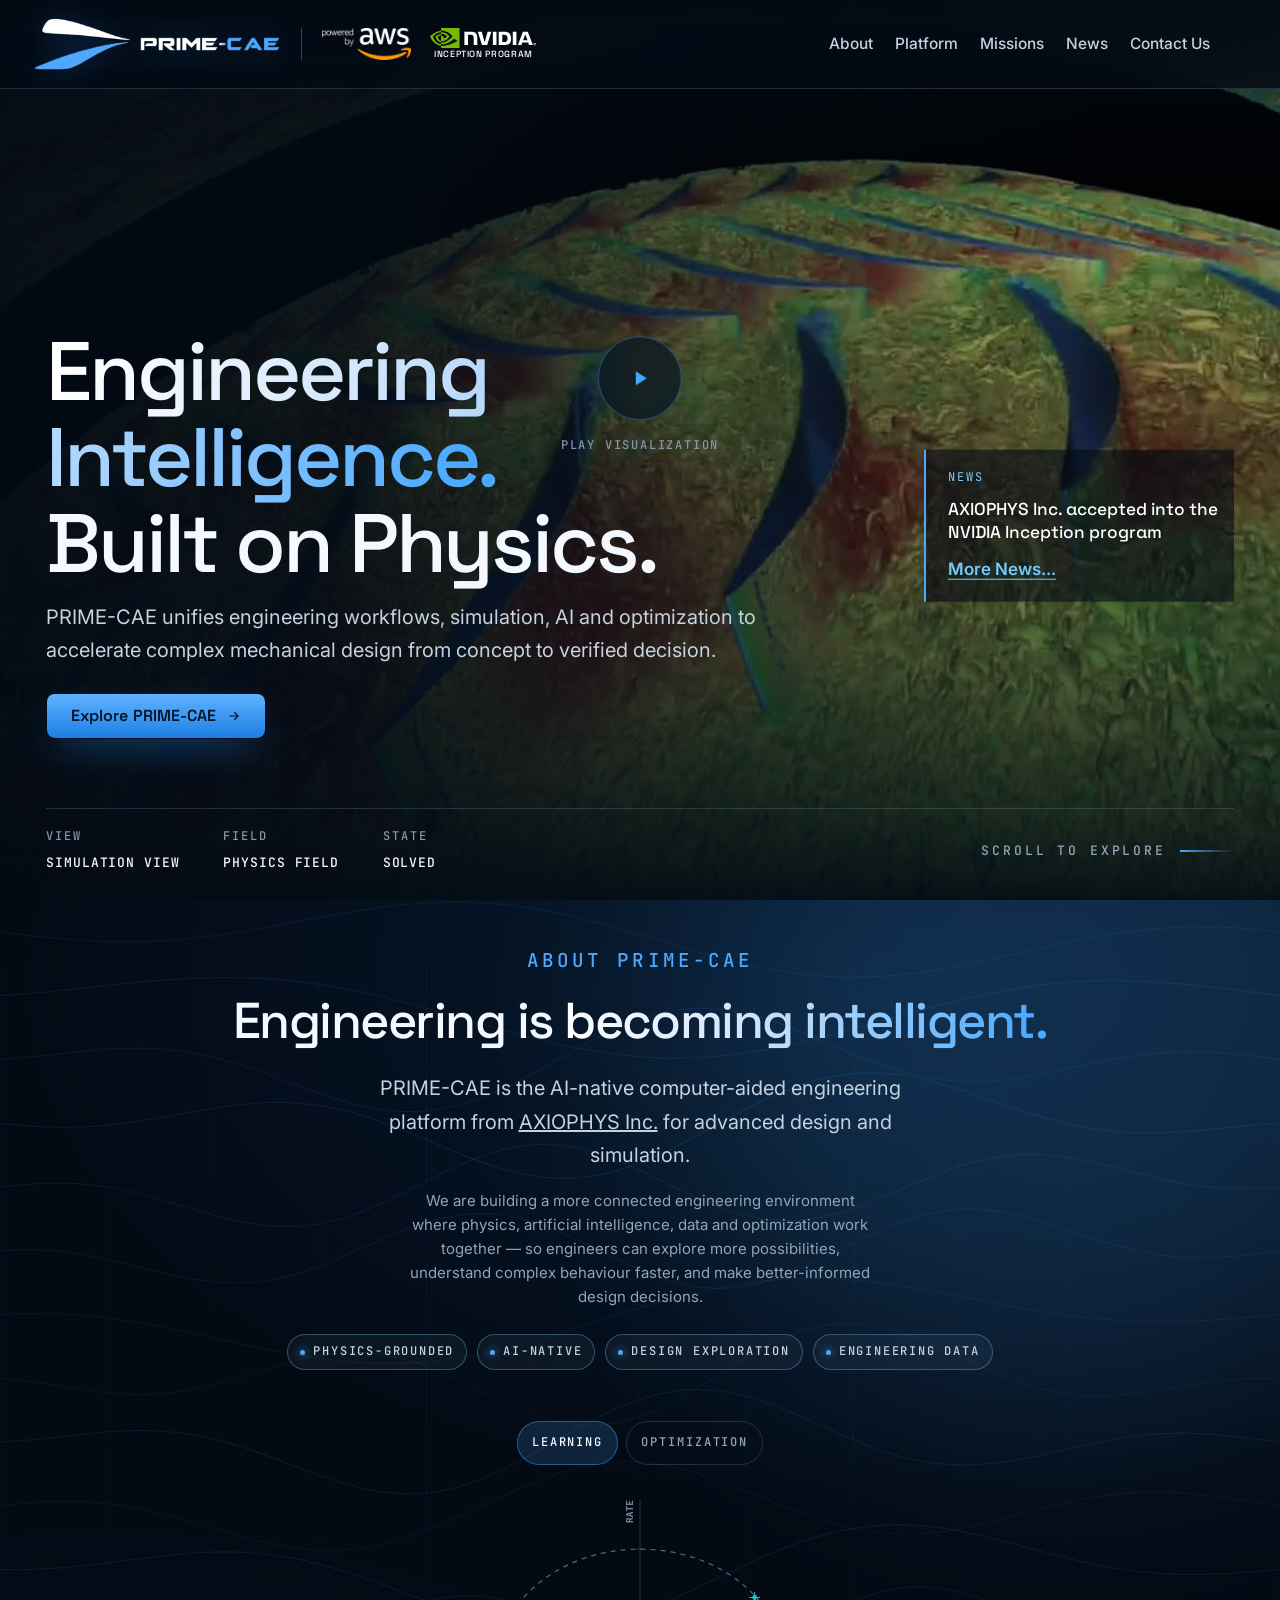
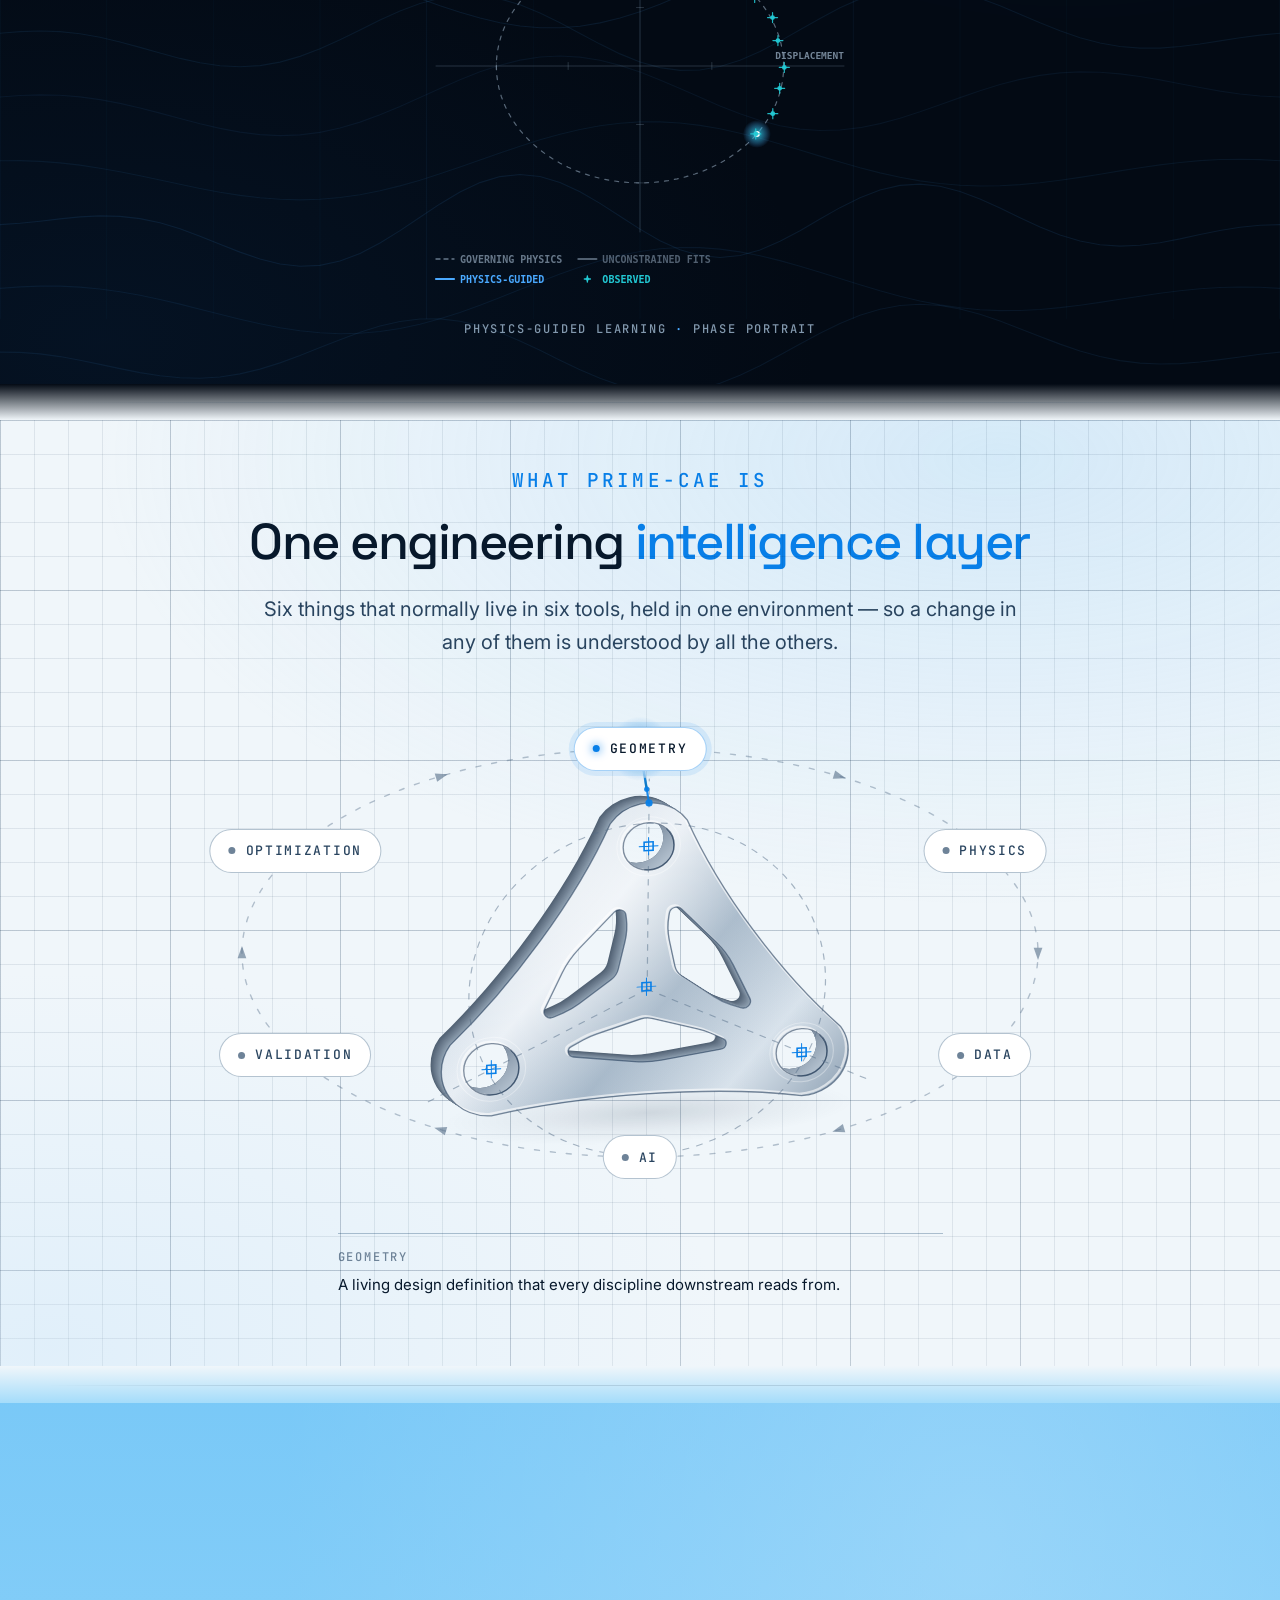
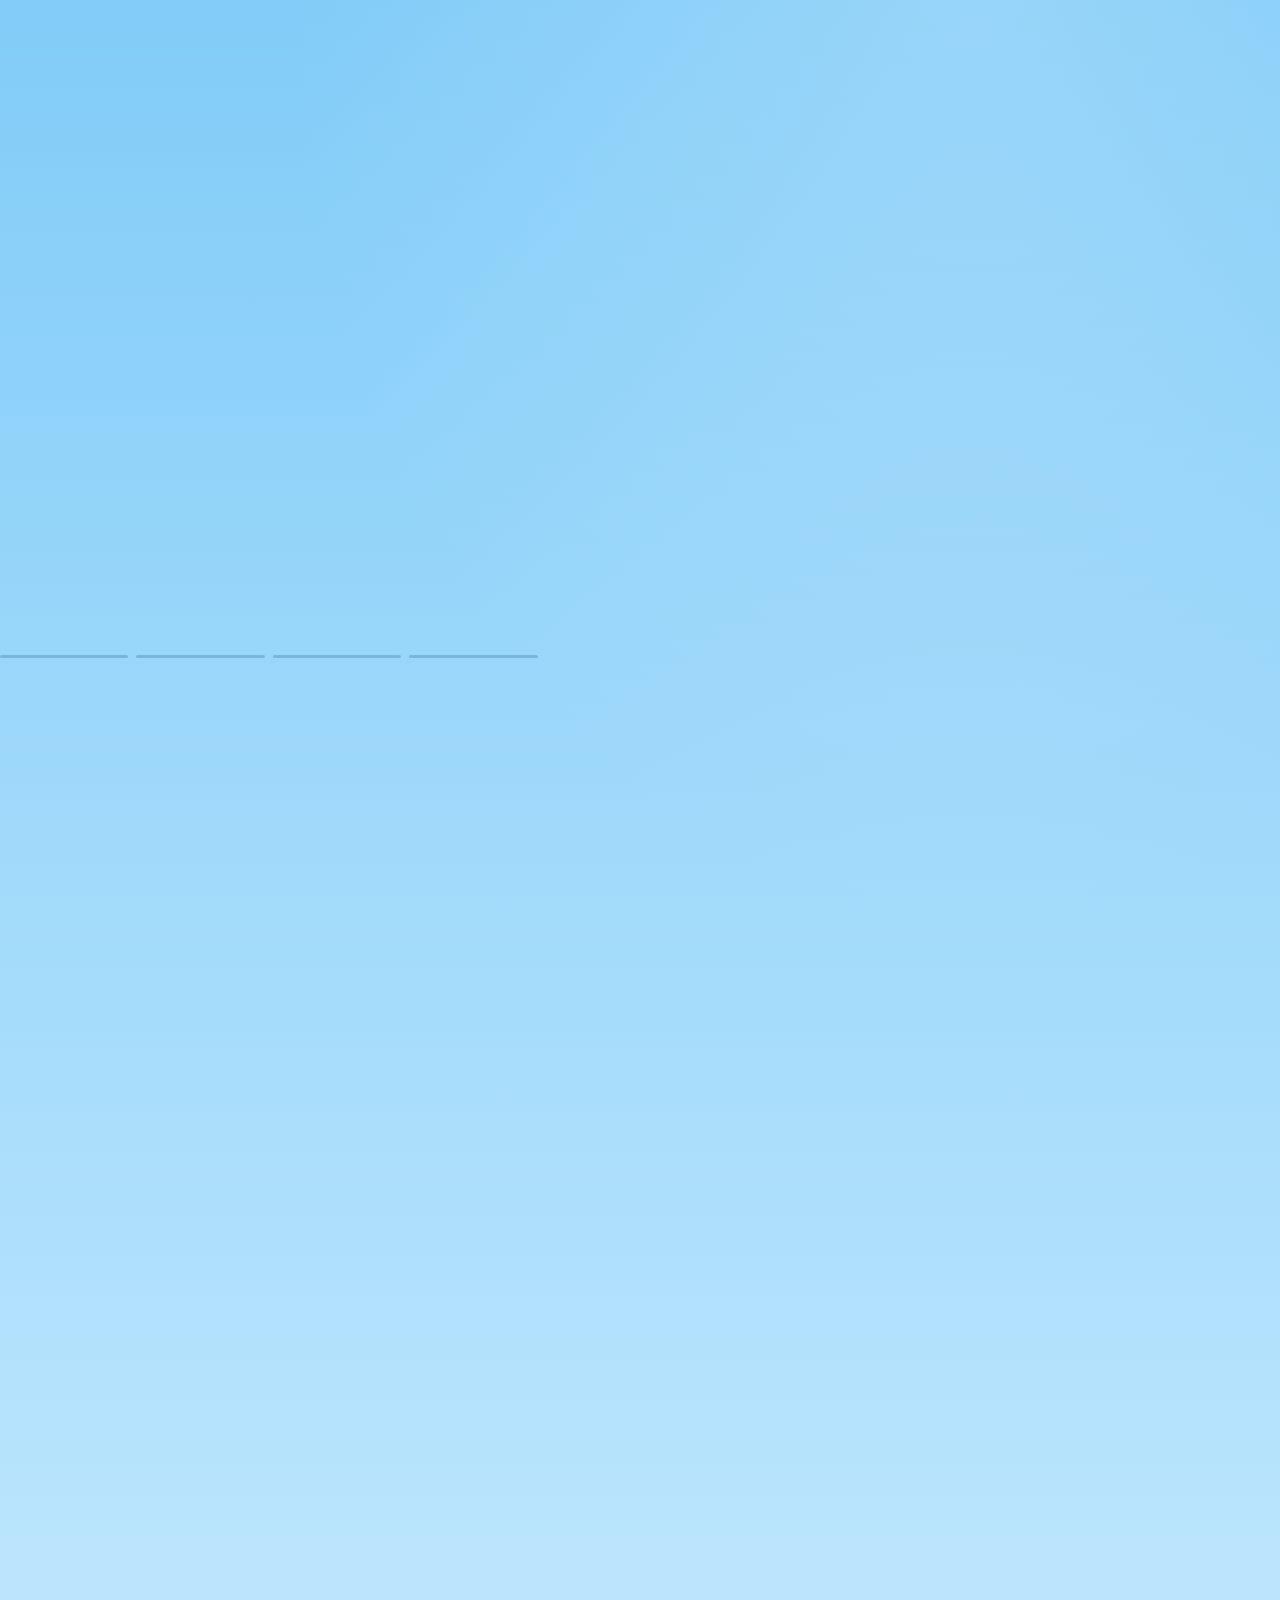
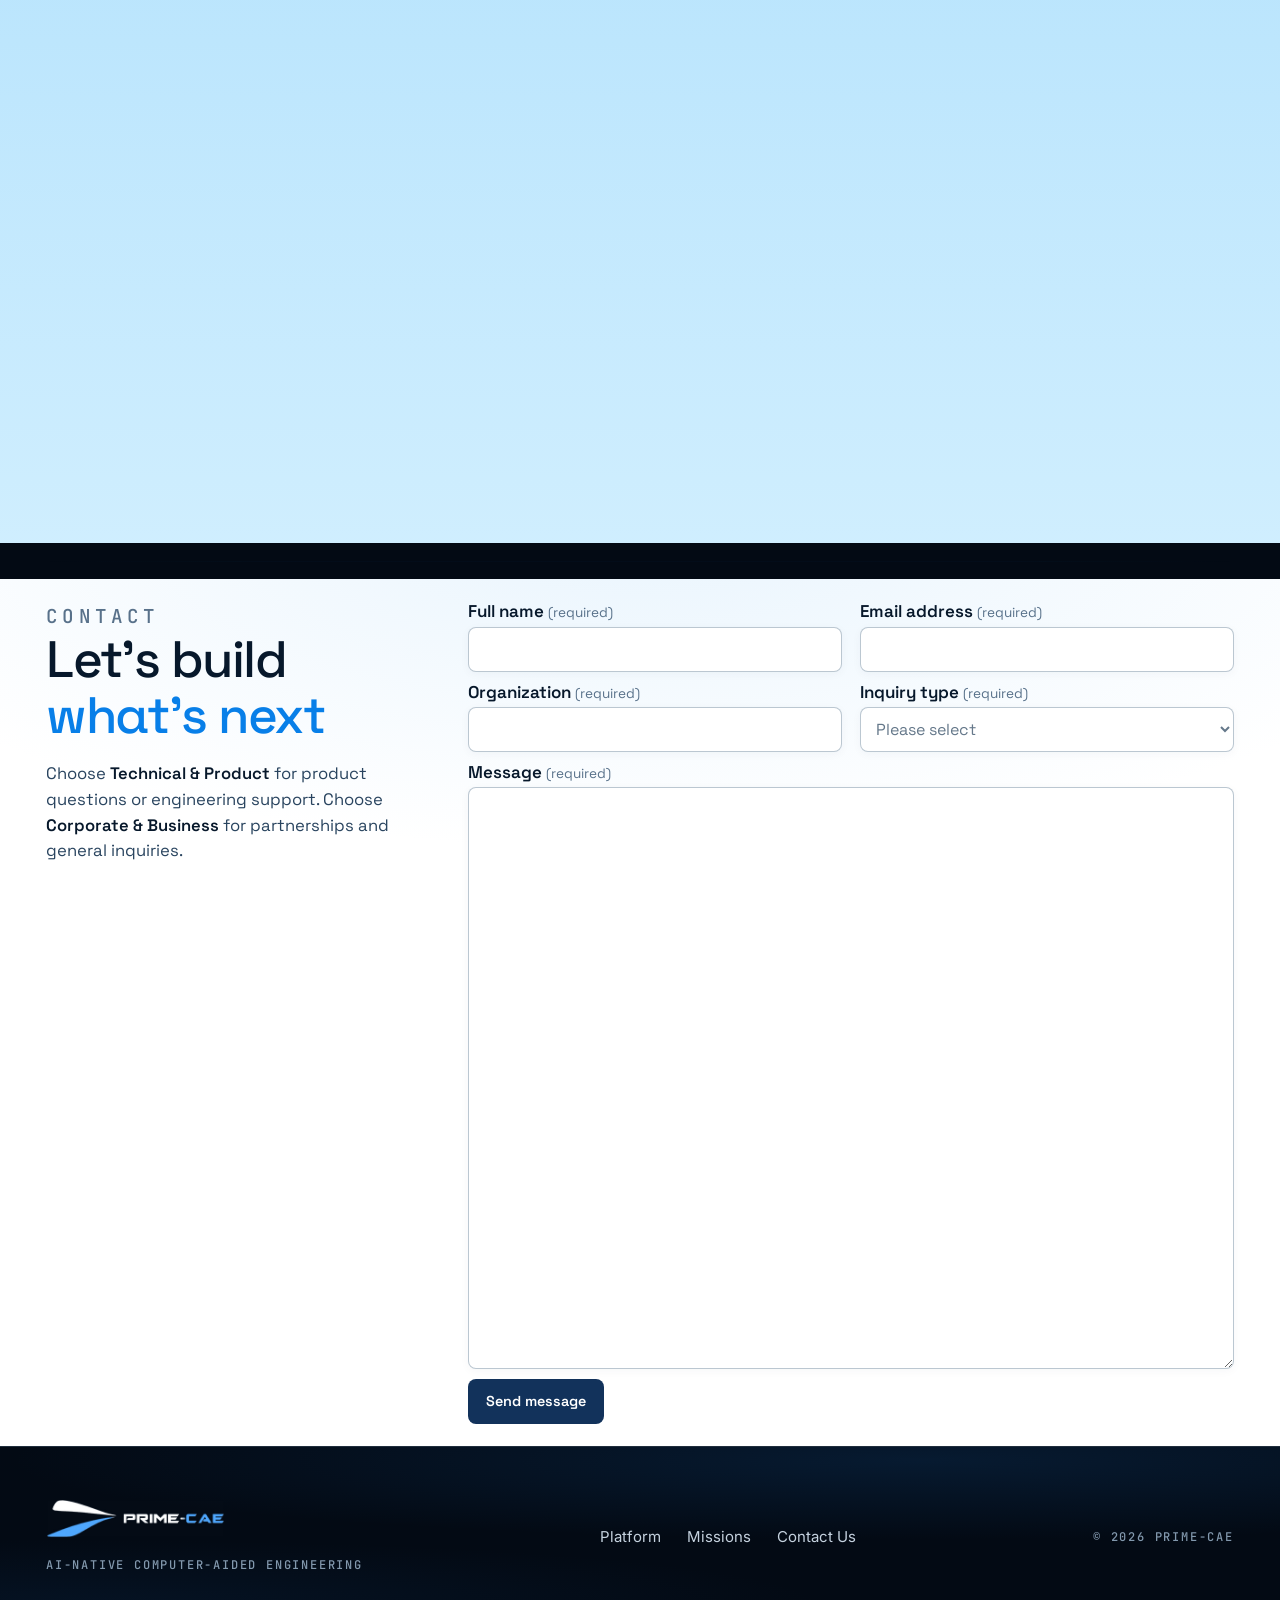
==== commit b9c5a49c: "Smooth and tighten four-mission scroll story" ====
--- a/index.html
+++ b/index.html
@@ -58,7 +58,7 @@
 <link rel="stylesheet" href="css/layout.css">
 <link rel="stylesheet" href="css/components.css">
 <link rel="stylesheet" href="css/hero.css?v=menu-full-width-1">
-<link rel="stylesheet" href="css/sections.css?v=mission-story-1">
+<link rel="stylesheet" href="css/sections.css?v=mission-story-2">
 <link rel="stylesheet" href="css/mobile.css?v=four-missions-1">
 
 <link rel="preload" as="image" href="media/hero-field-poster.jpg">
@@ -325,7 +325,7 @@
 <script src="js/contact.js?v=1" defer></script>
 </main>
 
-<script src="js/prime.bundle.js?v=mission-story-1" defer></script>
+<script src="js/prime.bundle.js?v=mission-story-2" defer></script>
 <noscript>
   <style>.hero__poster{opacity:1!important}</style>
 </noscript>
--- a/css/sections.css
+++ b/css/sections.css
@@ -255,35 +255,38 @@
 .mission-slide__art img{display:block;width:100%;height:auto;aspect-ratio:1672/941;
   object-fit:cover}
 .mission-progress{display:none}
-@media (min-width:1000px){
+#products.mission-section{scroll-margin-top:0}
+@media (min-width:1000px) and (min-height:600px){
   #products .story-copy{text-align:left}
   #products .story-copy :is(h2,.t-lede){margin-inline:0}
   #products .story-copy h2{max-width:14ch}
   #products .story-copy .t-lede{max-width:38ch}
-  .mission-story-ready #products{height:410svh;padding:0}
-  .mission-story-ready #products .mission-stage{position:sticky;top:var(--nav-h);
-    height:calc(100svh - var(--nav-h));display:block}
+  .mission-story-ready #products{height:260svh;padding:0}
+  .mission-story-ready #products .mission-stage{position:sticky;top:0;
+    height:100svh;display:block}
   .mission-story-ready #products .mission-intro{position:absolute;left:0;top:50%;
     width:42%;z-index:1;transform:translateY(-50%)}
   .mission-story-ready #products .mission-slides{position:absolute;inset:0;display:block}
   .mission-story-ready #products .mission-slide{position:absolute;inset:0;display:block;
     padding:0;border:0;background:none;opacity:0;visibility:hidden}
-  .mission-story-ready #products .mission-slide.is-active{opacity:1;visibility:visible}
-  .mission-story-animate #products .mission-slide{transition:opacity .6s ease}
   .mission-story-ready #products .mission-slide__copy{position:static;width:100%;padding:20px 24px 24px}
   .mission-story-ready #products .mission-slide__copy .t-small{max-width:none;font-size:var(--fs-lede);line-height:1.5}
   .mission-story-ready #products .mission-slide__art{position:absolute;right:0;top:50%;
-    width:min(56%,720px);
-    transform:translateY(calc(-50% + 22px)) scale(.985)}
-  .mission-story-ready #products .mission-slide.is-active .mission-slide__art{transform:translateY(-50%) scale(1)}
-  .mission-story-animate #products .mission-slide__art{transition:transform .7s var(--ease-standard)}
+    width:min(58%,760px,calc(160svh - 480px));
+    transform:translateY(-50%)}
   .mission-story-ready #products .mission-progress{position:absolute;left:0;bottom:clamp(28px,5svh,50px);
     display:flex;gap:8px;width:42%}
   .mission-story-ready #products .mission-progress i{display:block;flex:1;height:3px;border-radius:3px;
-    background:rgba(20,89,136,.25);transition:background .4s ease}
-  .mission-story-ready #products .mission-progress i.is-active{background:#087cc6}
-}
-@media (max-width:999px){.mission-slides{grid-template-columns:minmax(0,1fr)}}
+    background:rgba(20,89,136,.25);overflow:hidden}
+  .mission-story-ready #products .mission-progress i::after{content:"";display:block;width:100%;height:100%;
+    background:#087cc6;transform:scaleX(var(--mission-fill,0));transform-origin:left}
+}
+@media (max-width:999px),(max-height:599px){.mission-slides{grid-template-columns:minmax(0,1fr)}}
+@media (max-width:999px) and (prefers-reduced-motion:no-preference){
+  .mission-stack-reveal #products .mission-slide{opacity:0;transform:translateY(14px);
+    transition:opacity .4s ease-out,transform .5s var(--ease-standard)}
+  .mission-stack-reveal #products .mission-slide.is-revealed{opacity:1;transform:none}
+}
 @media (max-width:719px){.fam__title{font-size:clamp(13px,3.5vw,18px)}}
 @media (prefers-reduced-motion:reduce){
   .mission-story-ready #products{height:auto;padding-block:clamp(28px,5svh,72px)}
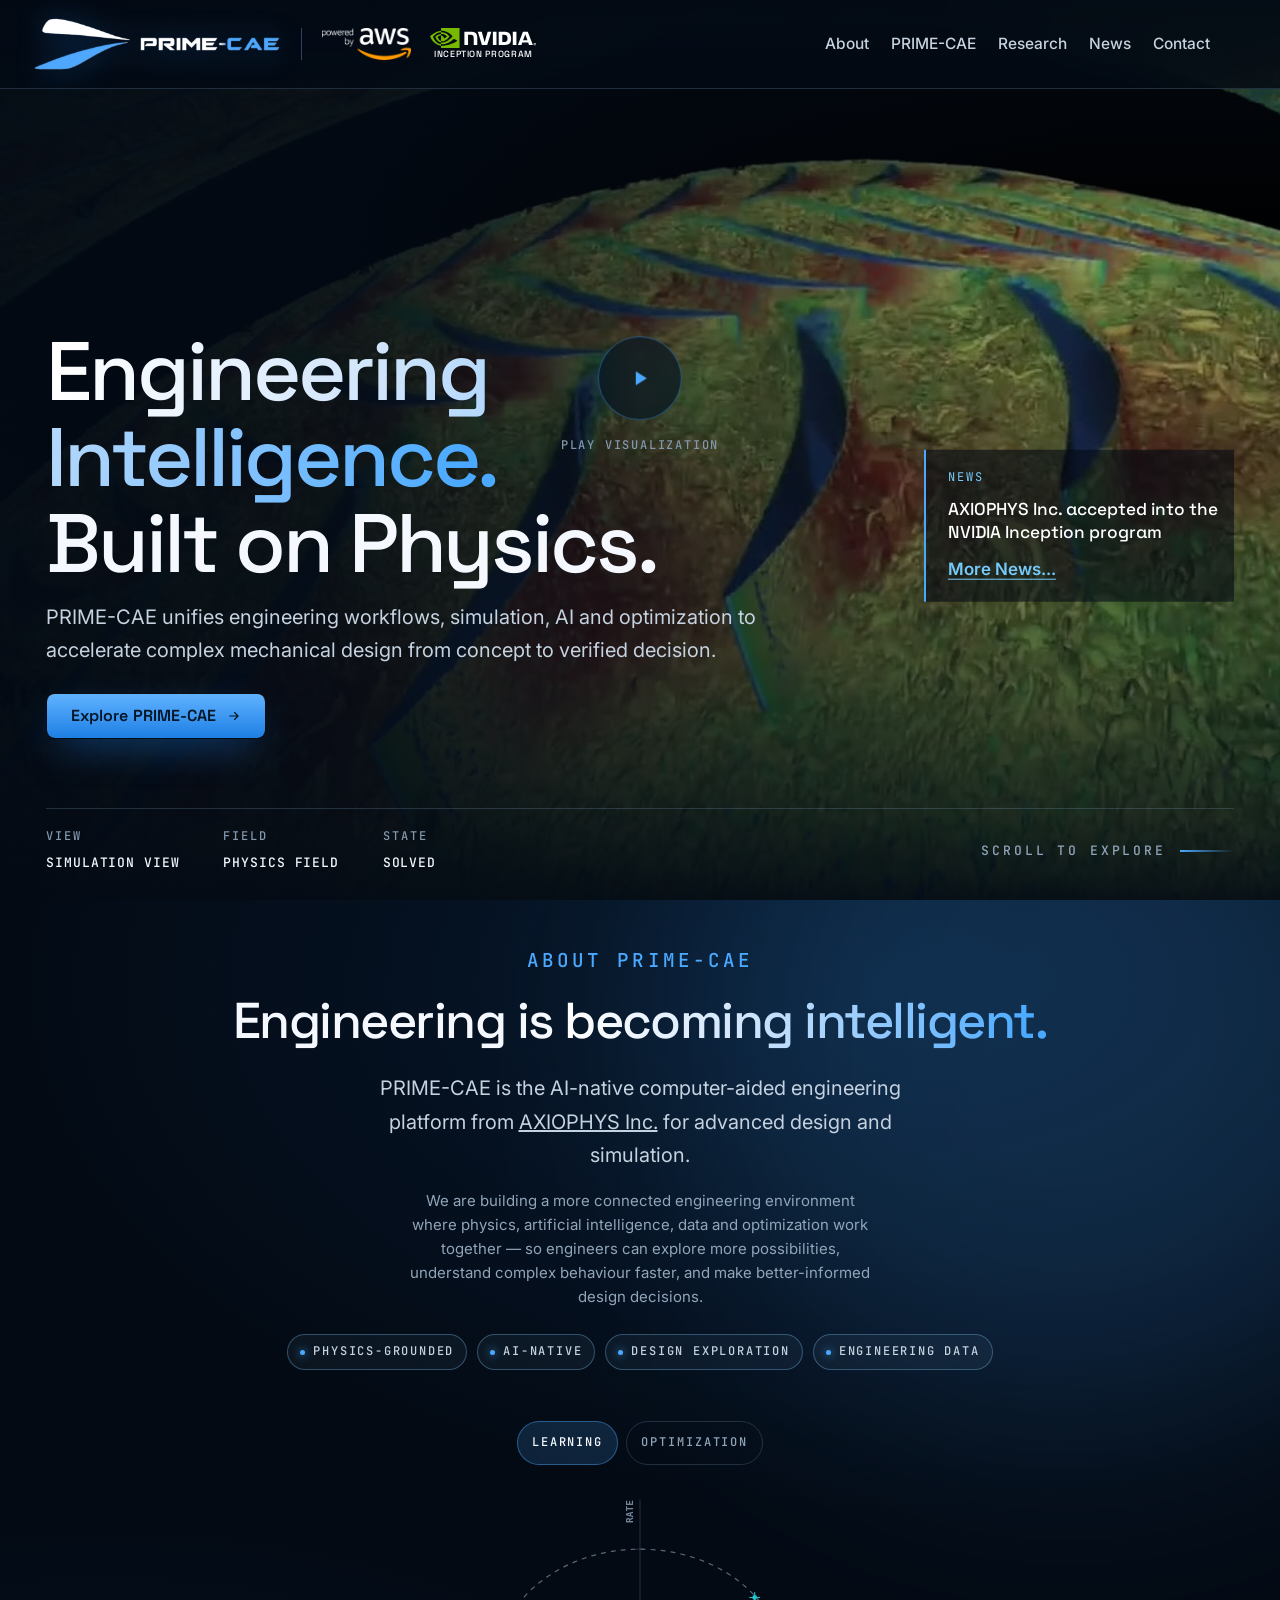
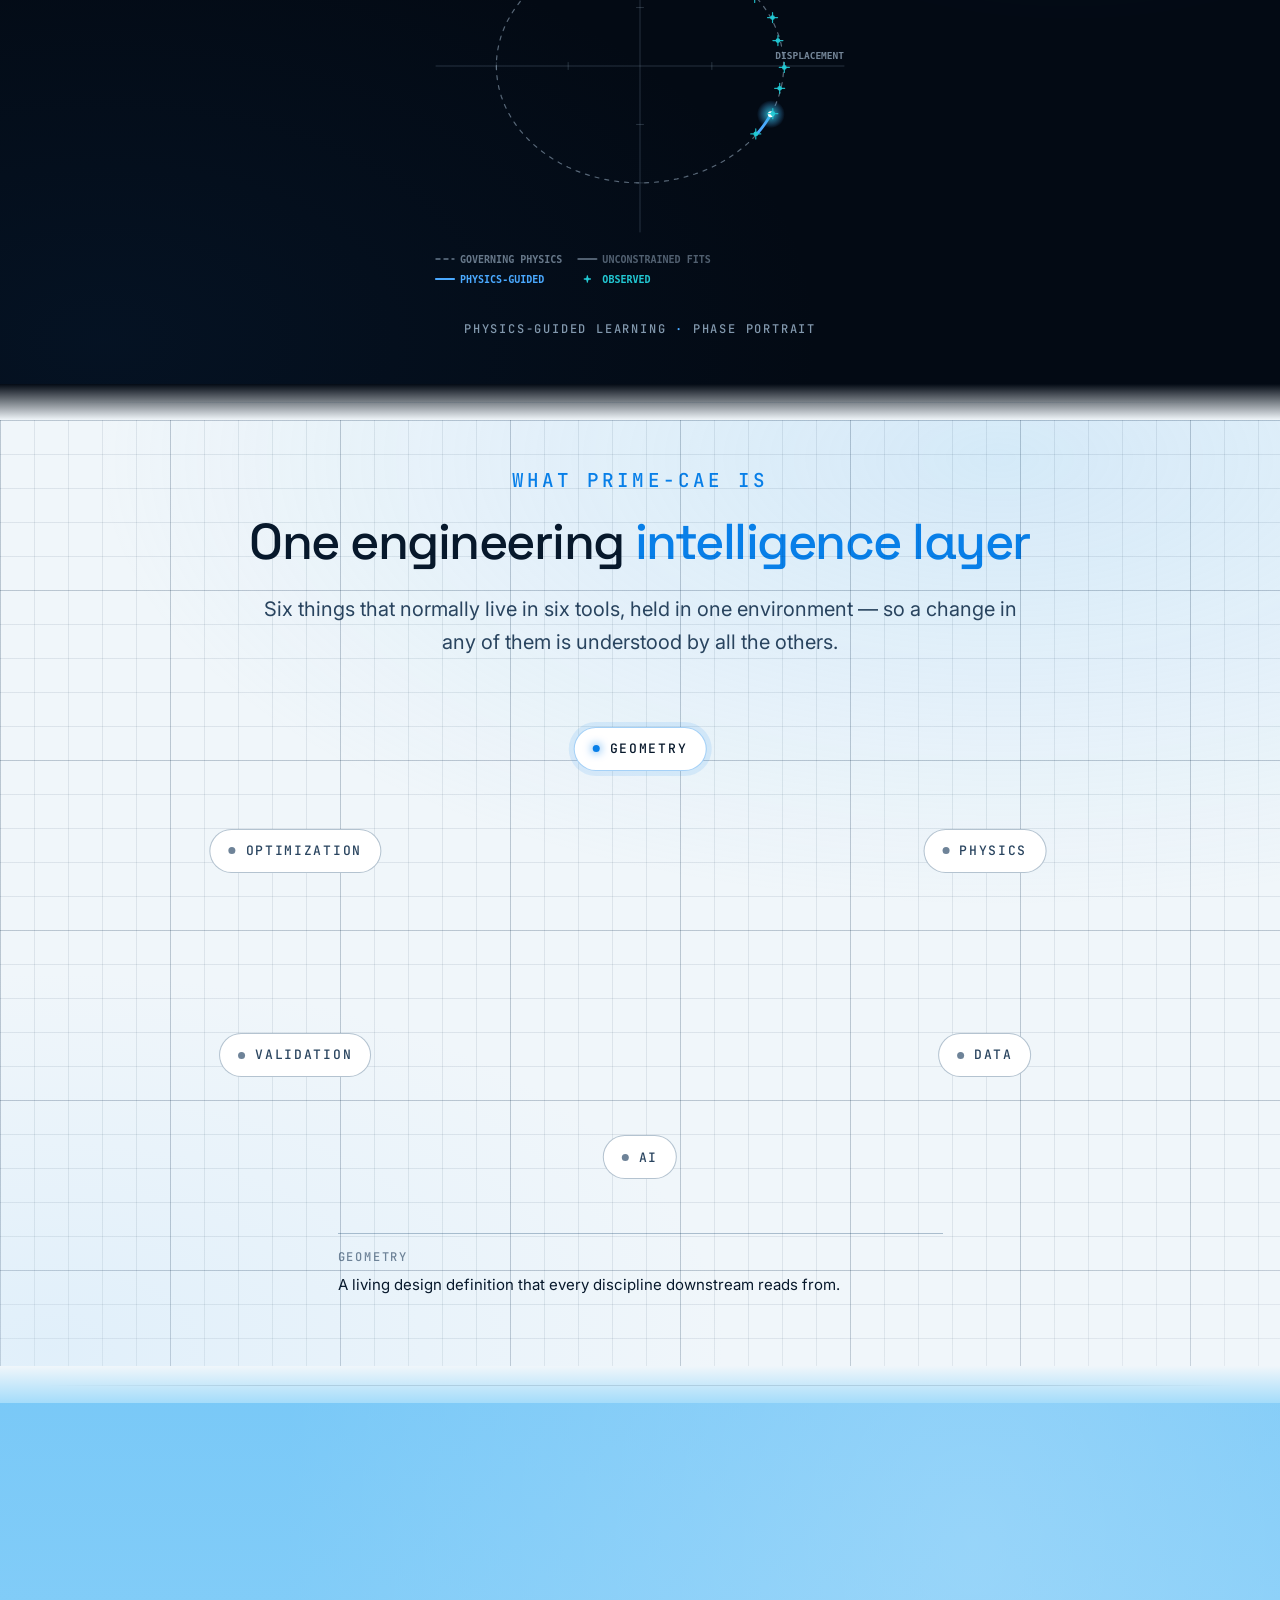
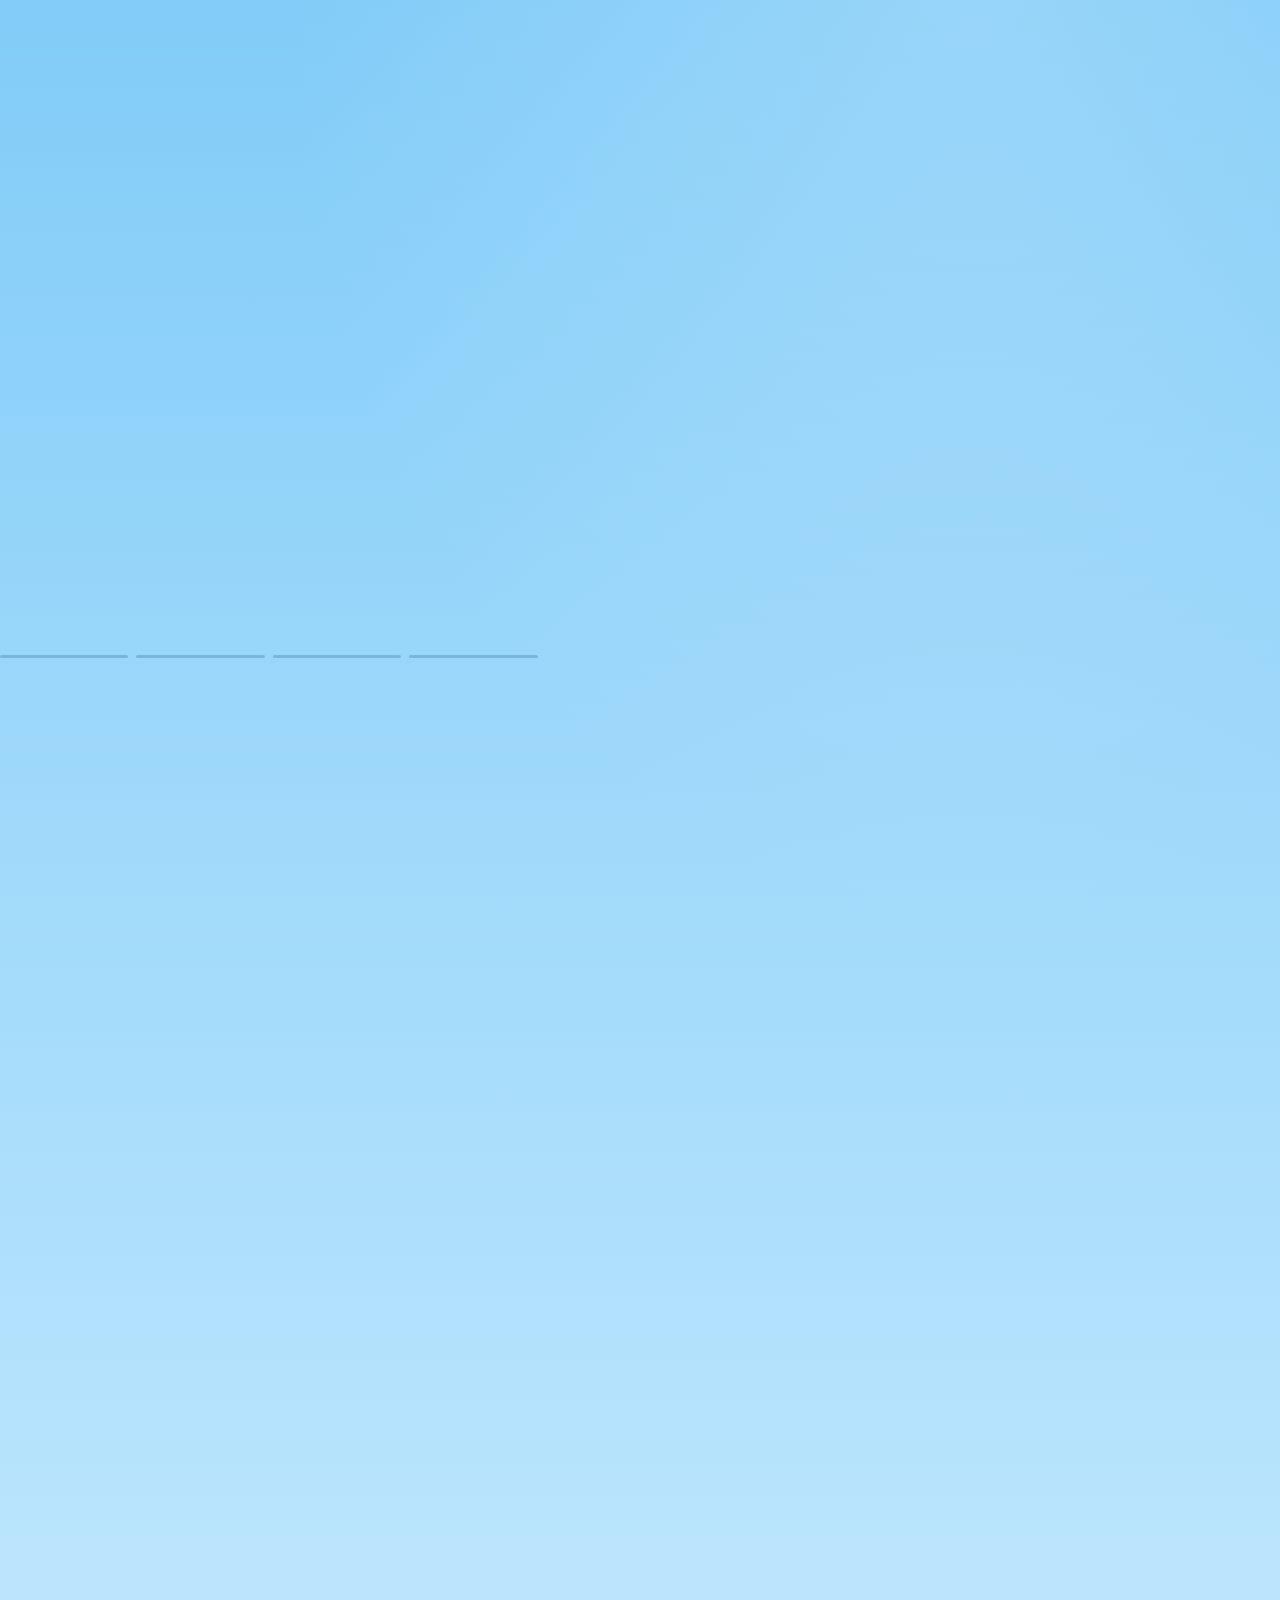
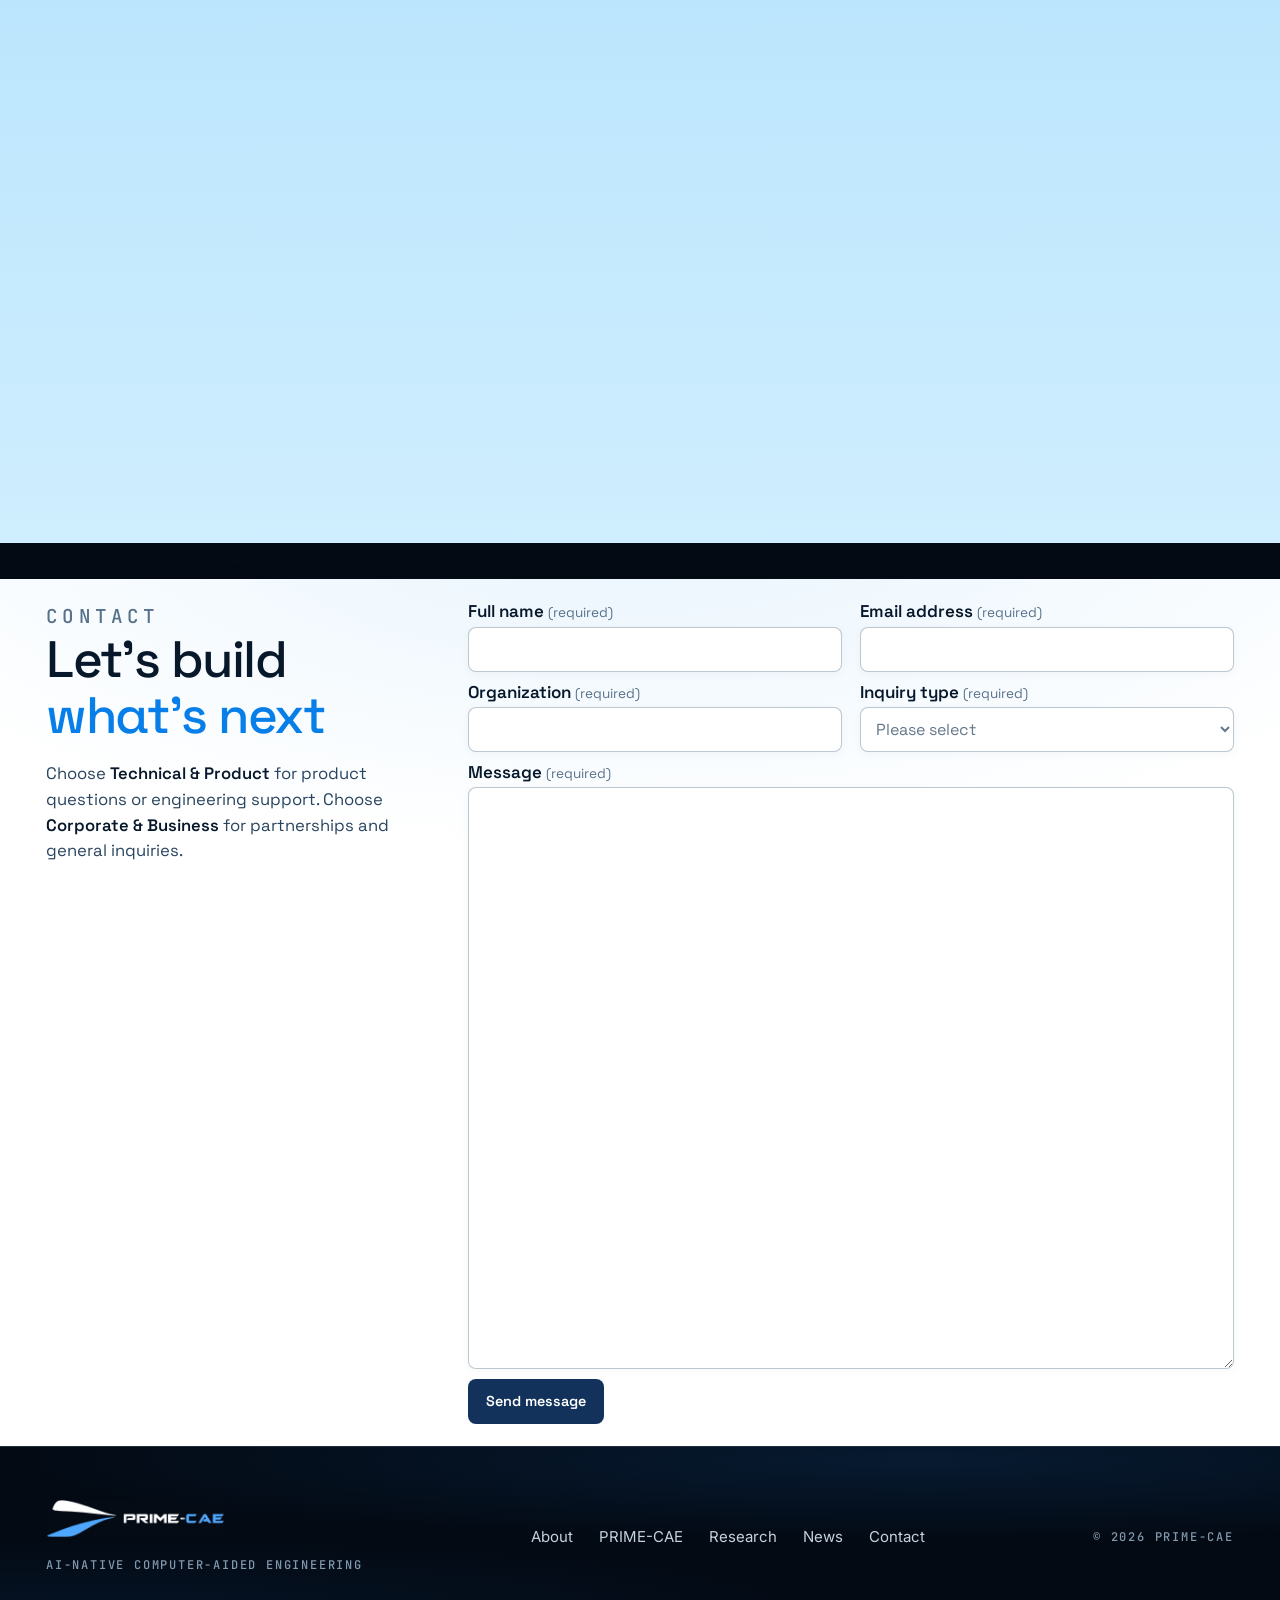
==== commit 668a6b37: "Add AXIOPHYS Science Gazette to PRIME-CAE site" ====
--- a/index.html
+++ b/index.html
@@ -58,7 +58,7 @@
 <link rel="stylesheet" href="css/layout.css">
 <link rel="stylesheet" href="css/components.css">
 <link rel="stylesheet" href="css/hero.css?v=menu-full-width-1">
-<link rel="stylesheet" href="css/sections.css?v=mission-story-2">
+<link rel="stylesheet" href="css/sections.css?v=mission-story-3">
 <link rel="stylesheet" href="css/mobile.css?v=four-missions-1">
 
 <link rel="preload" as="image" href="media/hero-field-poster.jpg">
@@ -93,10 +93,10 @@
 
     <nav class="nav__links" id="navLinks" aria-label="Primary">
       <a class="nav__a" href="#about">About</a>
-      <a class="nav__a" href="#layer">Platform</a>
-      <a class="nav__a" href="#products">Missions</a>
+      <a class="nav__a" href="#layer">PRIME-CAE</a>
+      <a class="nav__a" href="research.html">Research</a>
       <a class="nav__a" href="news.html">News</a>
-      <a class="nav__a" href="#access">Contact Us</a>
+      <a class="nav__a" href="#access">Contact</a>
       <span class="nav__ind" id="navInd" aria-hidden="true"></span>
     </nav>
 
@@ -111,10 +111,10 @@
 
 <div class="menu" id="menu" data-env="navy">
   <a href="#about">About</a>
-  <a href="#layer">Platform</a>
-  <a href="#products">Missions</a>
+  <a href="#layer">PRIME-CAE</a>
+  <a href="research.html">Research</a>
   <a href="news.html">News</a>
-  <a href="#access">Contact Us</a>
+  <a href="#access">Contact</a>
 </div>
 
 <main id="top">
@@ -259,7 +259,9 @@
       <p class="t-lede">We are building PRIME-CAE to improve how engineers use computing resources,
         run their workflows, manage computation time and cost, and explore better designs.</p>
     </div>
-    <div class="mission-slides">
+    <div class="mission-visual">
+      <p class="mission-visual__title t-meta">What we optimize?</p>
+      <div class="mission-slides">
       <article class="mission-slide" data-mission-slide>
         <figure class="mission-slide__art"><img src="assets/missions/resources.jpg" alt="Conceptual illustration of shared engineering computation" width="1672" height="941" loading="lazy"><figcaption class="mission-slide__copy"><h3 class="fam__title">Computational resources</h3>
           <p class="t-small">Share and govern computing capacity so engineering teams can use it more efficiently.</p></figcaption></figure>
@@ -276,6 +278,7 @@
         <figure class="mission-slide__art"><img src="assets/missions/design.jpg" alt="Conceptual topology-optimized engineering design" width="1672" height="941" loading="lazy"><figcaption class="mission-slide__copy"><h3 class="fam__title">Design</h3>
           <p class="t-small">Explore broader design spaces and evaluate better performing structures and systems.</p></figcaption></figure>
       </article>
+      </div>
     </div>
     <div class="mission-progress" aria-hidden="true"><i></i><i></i><i></i><i></i></div>
   </div>
@@ -314,18 +317,14 @@
       <img class="foot__logo" src="assets/prime-cae-lockup.png" alt="PRIME-CAE" width="285" height="62">
       <p class="t-micro" style="margin-top:var(--s-4)">AI-Native Computer-Aided Engineering</p>
     </div>
-    <nav class="foot__links" aria-label="Footer">
-      <a href="#layer">Platform</a>
-      <a href="#products">Missions</a>
-      <a href="#access">Contact Us</a>
-    </nav>
+    <nav class="foot__links" aria-label="Footer"><a href="index.html#about">About</a> <a href="index.html#layer">PRIME-CAE</a> <a href="research.html">Research</a> <a href="news.html">News</a> <a href="index.html#access">Contact</a></nav>
     <span class="t-micro">© <span id="year">2026</span> PRIME-CAE</span>
   </div>
 </footer>
 <script src="js/contact.js?v=1" defer></script>
 </main>
 
-<script src="js/prime.bundle.js?v=mission-story-2" defer></script>
+<script src="js/prime.bundle.js?v=mission-story-3" defer></script>
 <noscript>
   <style>.hero__poster{opacity:1!important}</style>
 </noscript>
--- a/css/sections.css
+++ b/css/sections.css
@@ -246,6 +246,9 @@
 .mission-art{aspect-ratio:1672/941;max-height:none;background:#071c31}
 .mission-art img{display:block;width:100%;height:100%;object-fit:cover}
 .mission-stage{display:grid;gap:clamp(28px,4vw,56px)}
+.mission-visual{display:grid;gap:clamp(12px,1.6svh,18px);min-width:0}
+.mission-visual__title{font-family:var(--font-sans);font-size:clamp(1rem,1.5vw,1.25rem);
+  font-weight:500;letter-spacing:-.025em;text-transform:none;color:var(--env-accent)}
 .mission-slides{display:grid;grid-template-columns:repeat(2,minmax(0,1fr));gap:clamp(14px,1.5vw,24px)}
 .mission-slide{display:block}
 .mission-slide__copy{display:block;padding:18px 22px 20px}
@@ -266,14 +269,17 @@
     height:100svh;display:block}
   .mission-story-ready #products .mission-intro{position:absolute;left:0;top:50%;
     width:42%;z-index:1;transform:translateY(-50%)}
-  .mission-story-ready #products .mission-slides{position:absolute;inset:0;display:block}
-  .mission-story-ready #products .mission-slide{position:absolute;inset:0;display:block;
+  .mission-story-ready #products .mission-visual{position:absolute;right:0;top:50%;
+    width:min(58%,760px,calc(160svh - 525px));transform:translateY(-50%)}
+  .mission-story-ready #products .mission-slides{position:relative;display:grid;
+    grid-template-columns:minmax(0,1fr);gap:0}
+  .mission-story-ready #products .mission-slide{grid-area:1/1;display:block;
     padding:0;border:0;background:none;opacity:0;visibility:hidden}
   .mission-story-ready #products .mission-slide__copy{position:static;width:100%;padding:20px 24px 24px}
   .mission-story-ready #products .mission-slide__copy .t-small{max-width:none;font-size:var(--fs-lede);line-height:1.5}
-  .mission-story-ready #products .mission-slide__art{position:absolute;right:0;top:50%;
-    width:min(58%,760px,calc(160svh - 480px));
-    transform:translateY(-50%)}
+  .mission-story-ready #products .mission-slide__art{display:flex;flex-direction:column;
+    width:100%;height:100%}
+  .mission-story-ready #products .mission-slide__copy{flex:1}
   .mission-story-ready #products .mission-progress{position:absolute;left:0;bottom:clamp(28px,5svh,50px);
     display:flex;gap:8px;width:42%}
   .mission-story-ready #products .mission-progress i{display:block;flex:1;height:3px;border-radius:3px;
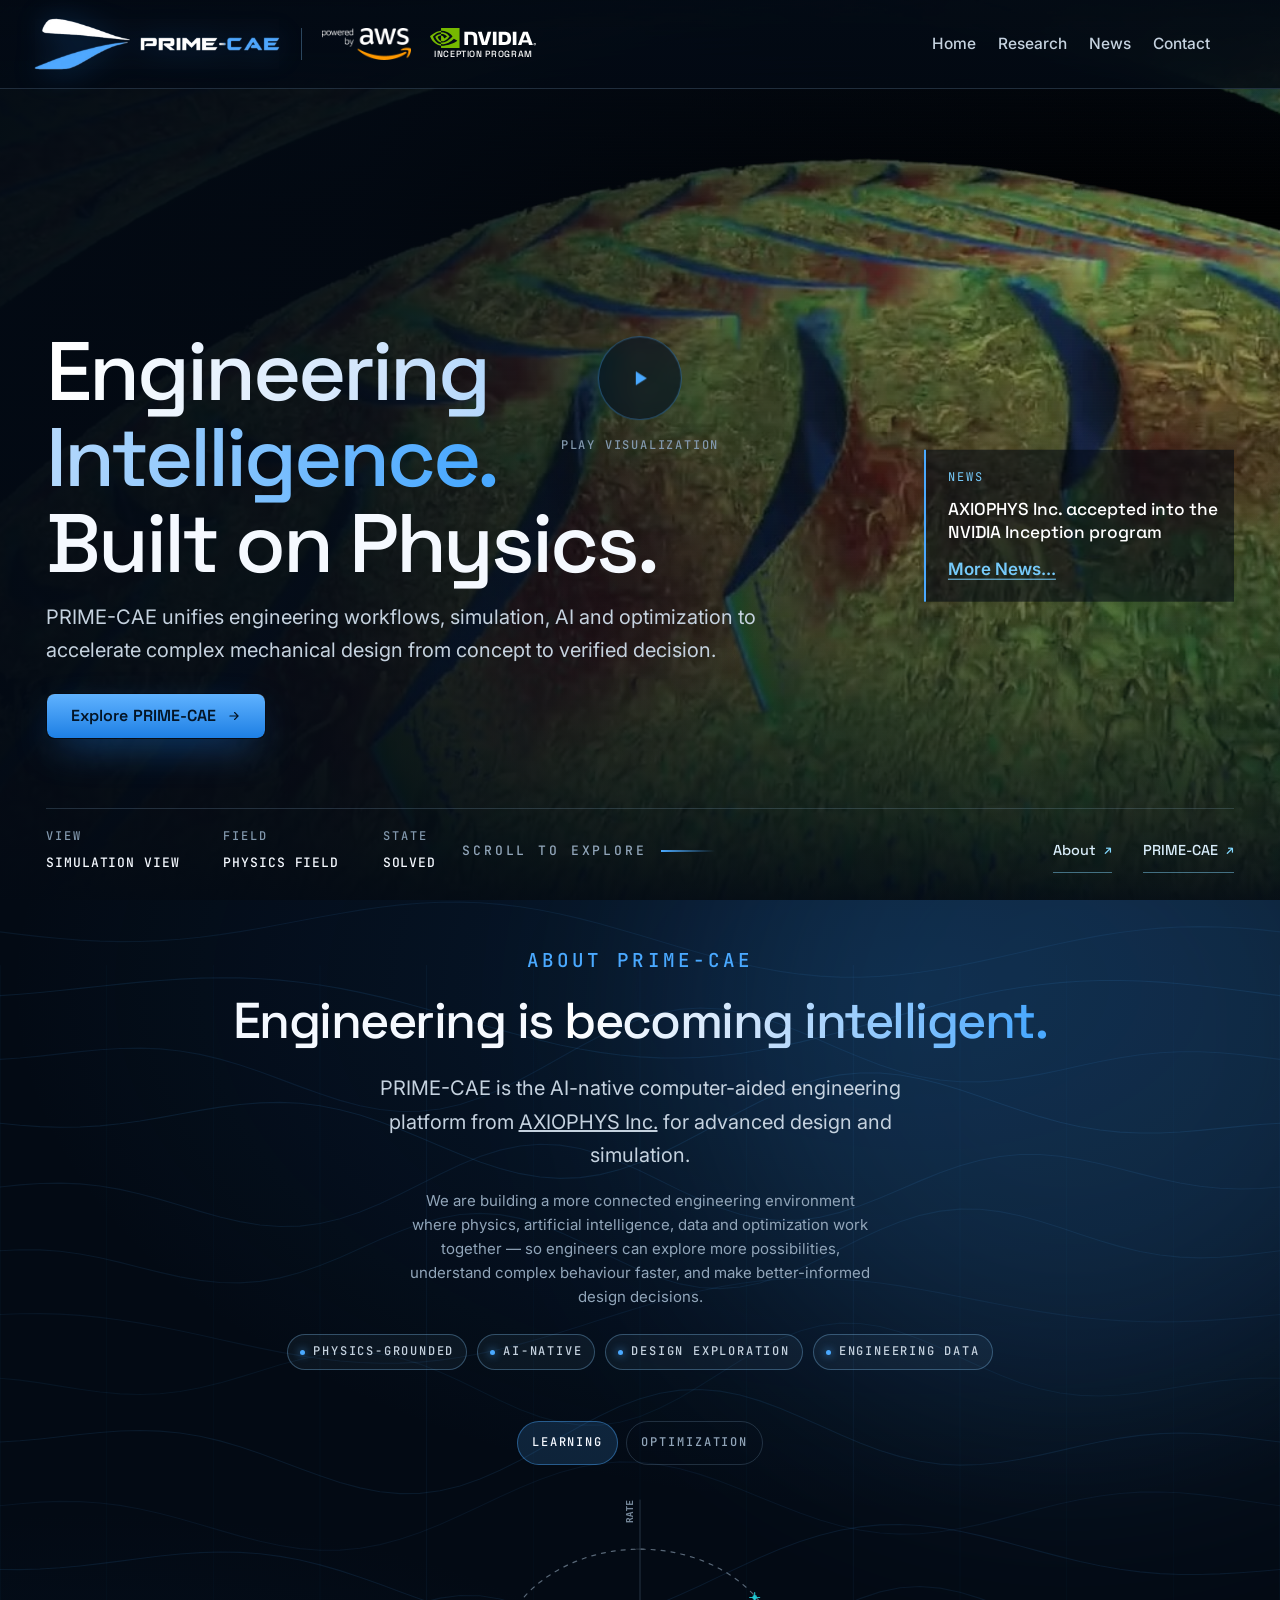
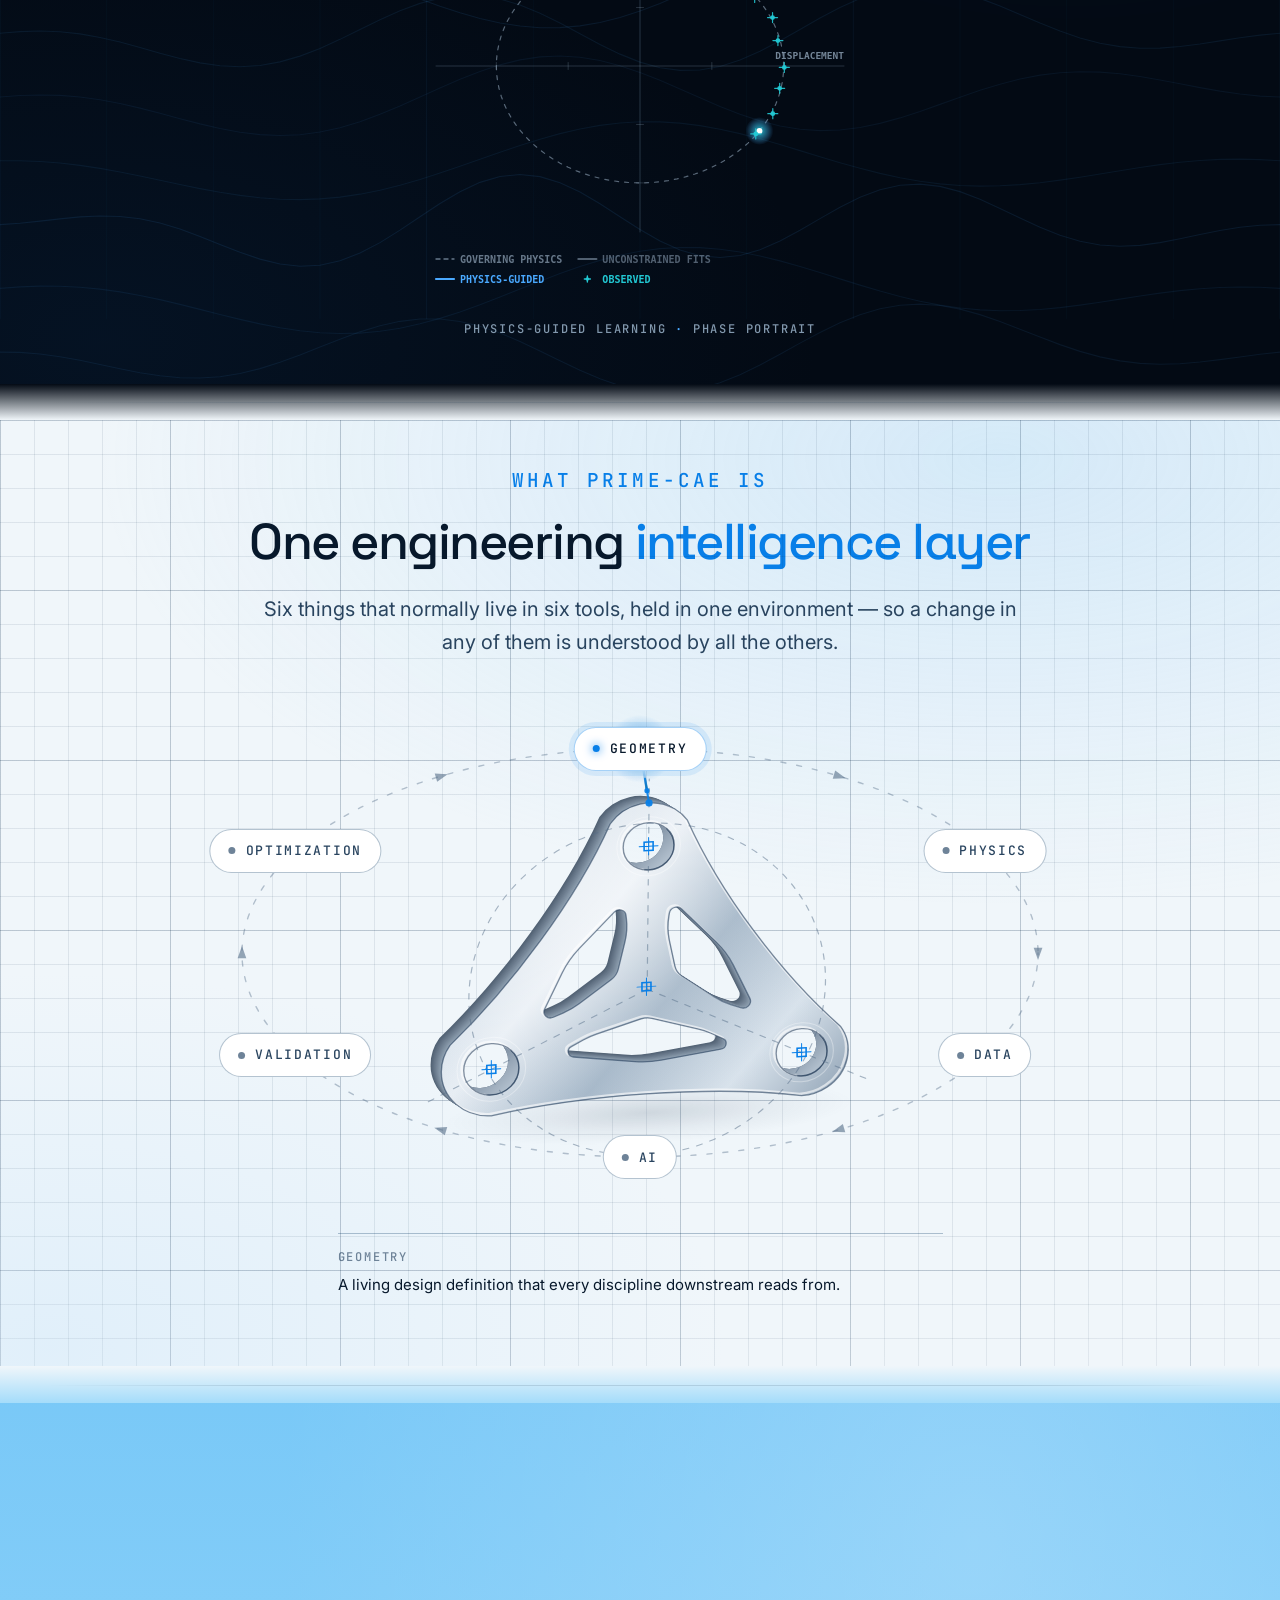
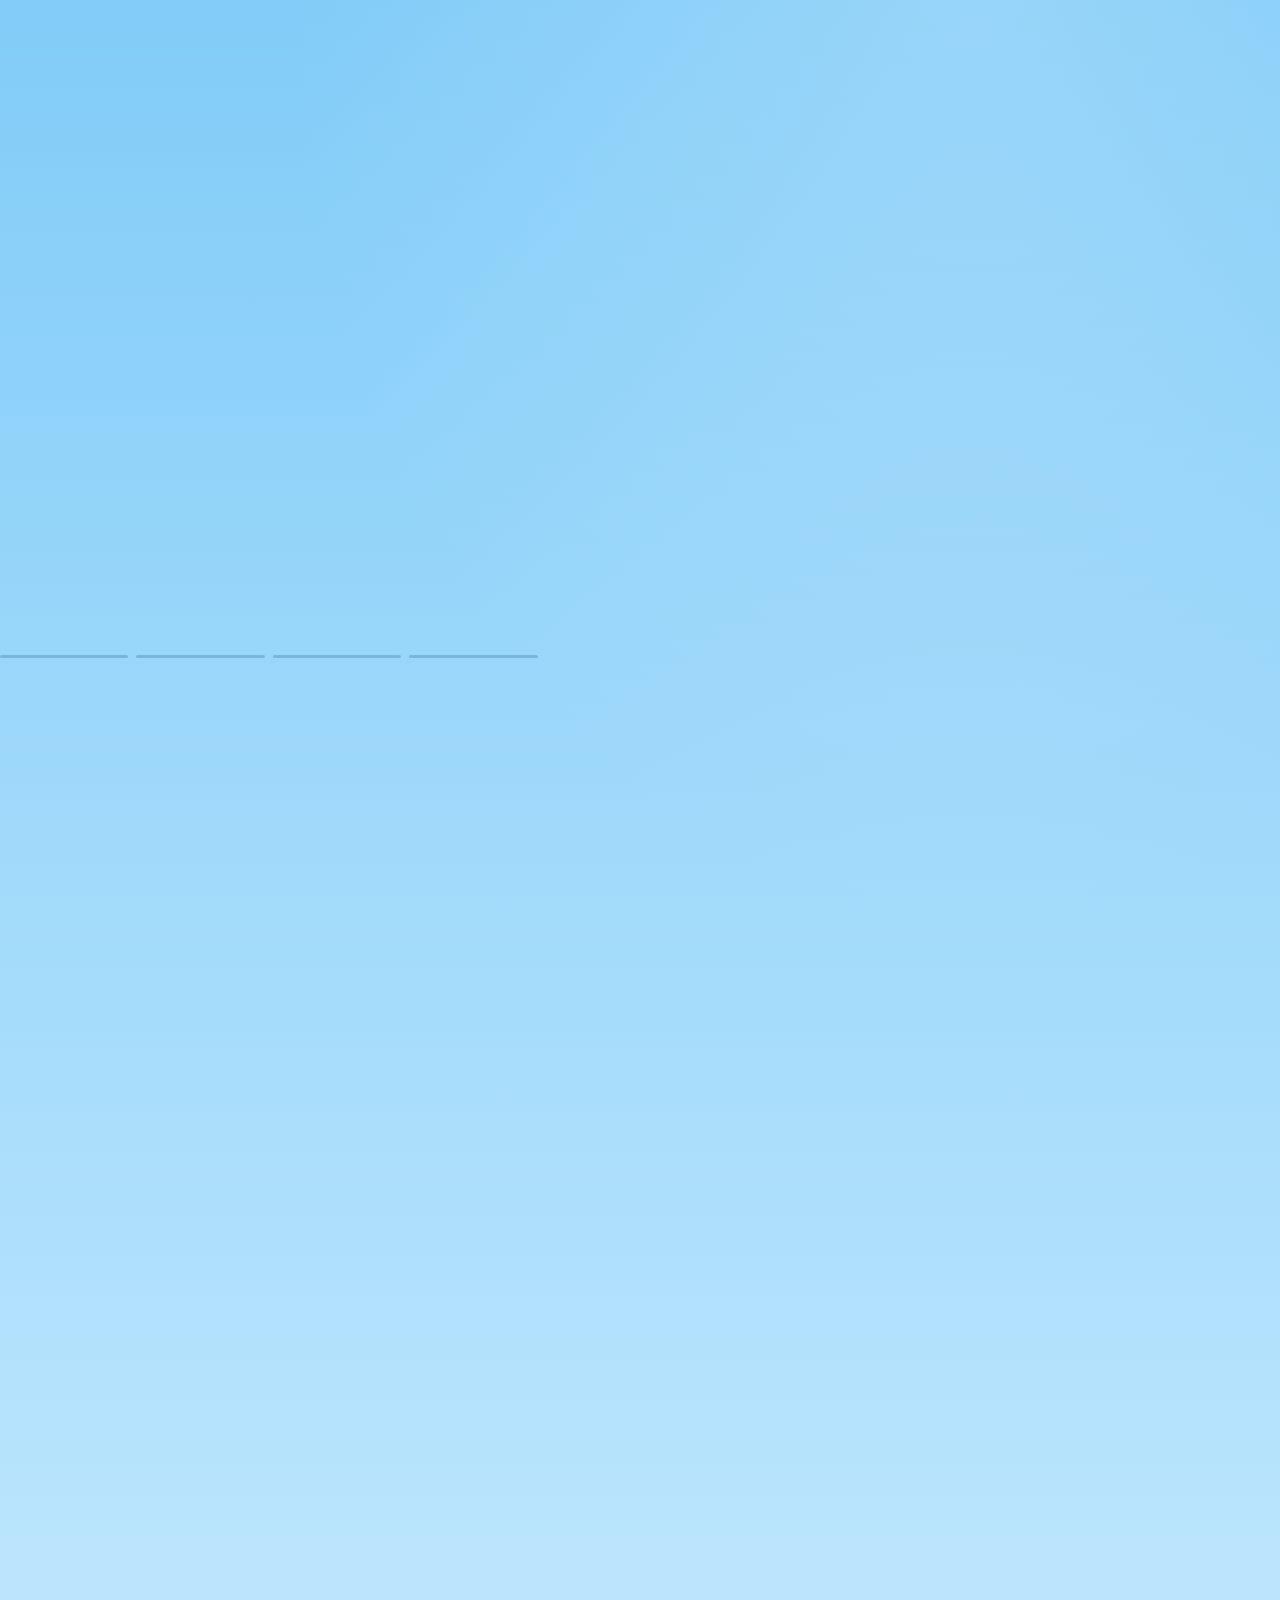
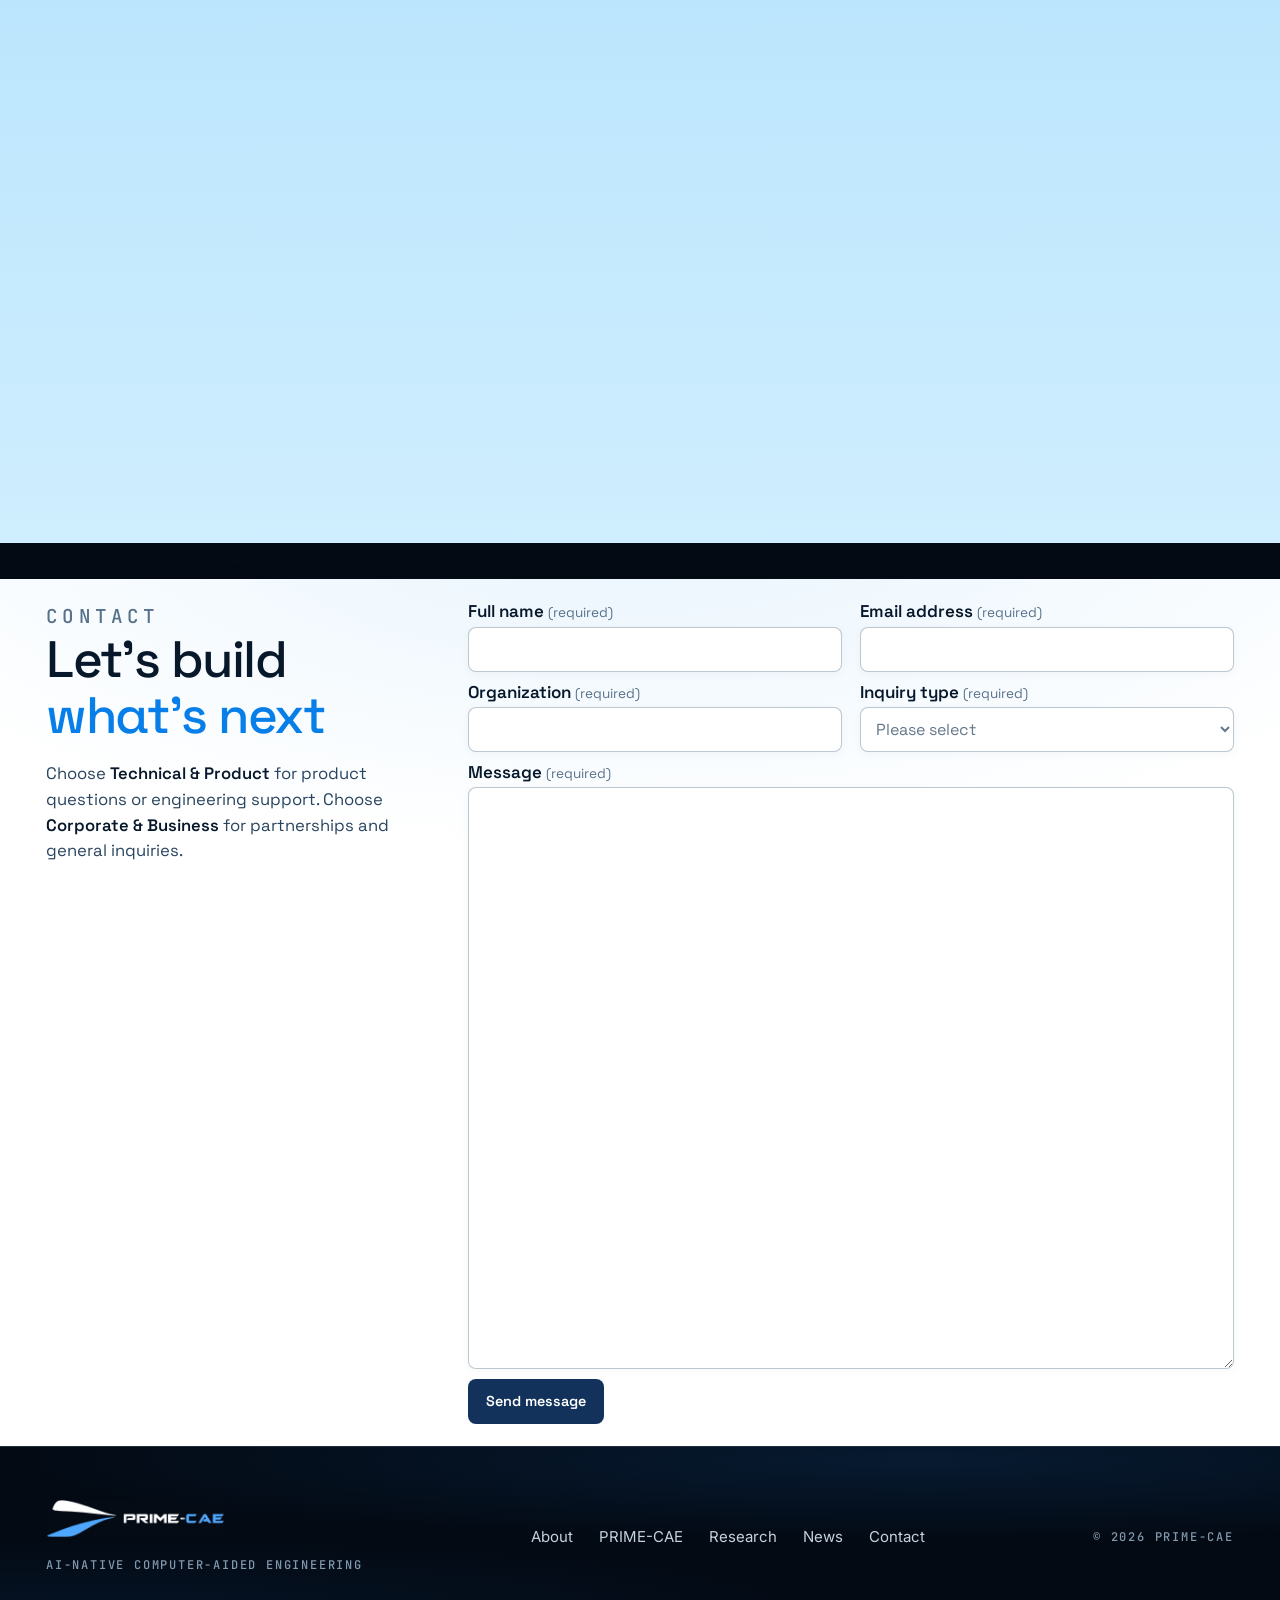
==== commit e8637797: "Place home links in hero and Gazette tabs in hero band" ====
--- a/index.html
+++ b/index.html
@@ -57,7 +57,7 @@
 <link rel="stylesheet" href="css/base.css?v=section-stories-1">
 <link rel="stylesheet" href="css/layout.css">
 <link rel="stylesheet" href="css/components.css">
-<link rel="stylesheet" href="css/hero.css?v=menu-full-width-1">
+<link rel="stylesheet" href="css/hero.css?v=hero-rail-1">
 <link rel="stylesheet" href="css/sections.css?v=mission-story-3">
 <link rel="stylesheet" href="css/mobile.css?v=four-missions-1">
 
@@ -92,8 +92,7 @@
     </div>
 
     <nav class="nav__links" id="navLinks" aria-label="Primary">
-      <a class="nav__a" href="#about">About</a>
-      <a class="nav__a" href="#layer">PRIME-CAE</a>
+      <a class="nav__a" href="https://www.prime-cae.com/">Home</a>
       <a class="nav__a" href="research.html">Research</a>
       <a class="nav__a" href="news.html">News</a>
       <a class="nav__a" href="#access">Contact</a>
@@ -110,6 +109,7 @@
 </header>
 
 <div class="menu" id="menu" data-env="navy">
+  <a href="https://www.prime-cae.com/">Home</a>
   <a href="#about">About</a>
   <a href="#layer">PRIME-CAE</a>
   <a href="research.html">Research</a>
@@ -168,6 +168,10 @@
         <span>STATE<b>SOLVED</b></span>
       </div>
       <a class="scroll-cue" href="#about">Scroll to explore <i></i></a>
+      <nav class="hero__rail-links" aria-label="Explore PRIME-CAE">
+        <a href="#about">About <span aria-hidden="true">↗</span></a>
+        <a href="#layer">PRIME-CAE <span aria-hidden="true">↗</span></a>
+      </nav>
     </div>
   </div>
 </section>
--- a/css/hero.css
+++ b/css/hero.css
@@ -126,6 +126,12 @@
 .scroll-cue:hover{color:var(--tod-1)}
 .scroll-cue i{display:block;width:54px;height:var(--lw-2);
   background:linear-gradient(90deg,var(--prime-lift),transparent)}
+.hero__rail-links{display:flex;align-items:center;gap:clamp(18px,2.4vw,36px);margin-left:auto}
+.hero__rail-links a{display:inline-flex;align-items:center;gap:8px;min-height:44px;white-space:nowrap;color:#d9edfa;font:500 clamp(.9rem,1vw,1.05rem)/1.3 var(--font-sans);border-bottom:1px solid rgba(131,216,255,.46);transition:color var(--t-fast),border-color var(--t-fast)}
+.hero__rail-links a:hover,.hero__rail-links a:focus-visible{color:#83d8ff;border-color:#83d8ff}
+.hero__rail-links a span{font-size:.9em;color:#83d8ff}
+@media(min-width:901px) and (max-width:1150px){.hero__rail .scroll-cue{display:none}}
+@media(max-width:900px){.hero__rail-links{order:-1;width:100%;justify-content:center;margin-left:0}.hero__rail .scroll-cue{margin-inline:auto}}
 
 .hero__manual{position:absolute;z-index:calc(var(--z-hero-ui) + 1);left:50%;top:44%;
   transform:translate(-50%,-50%);display:none;flex-direction:column;align-items:center;gap:16px}
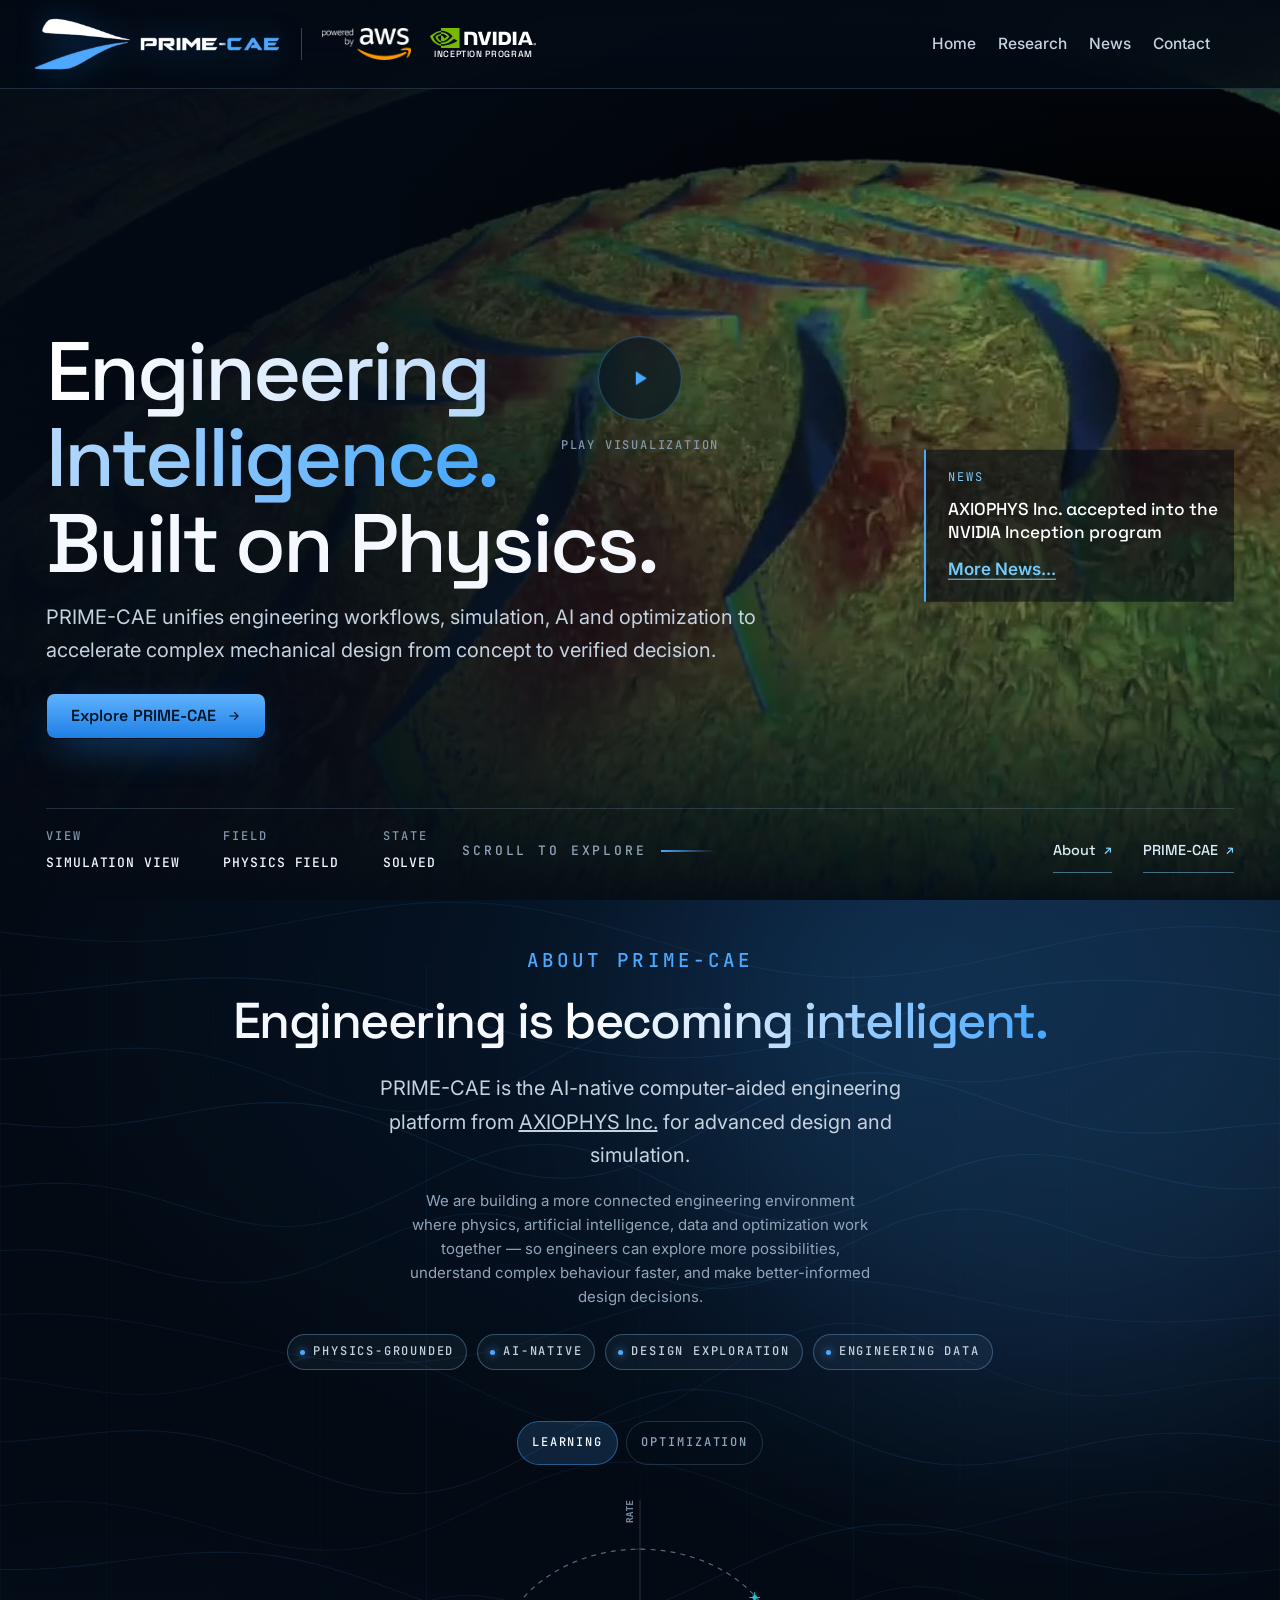
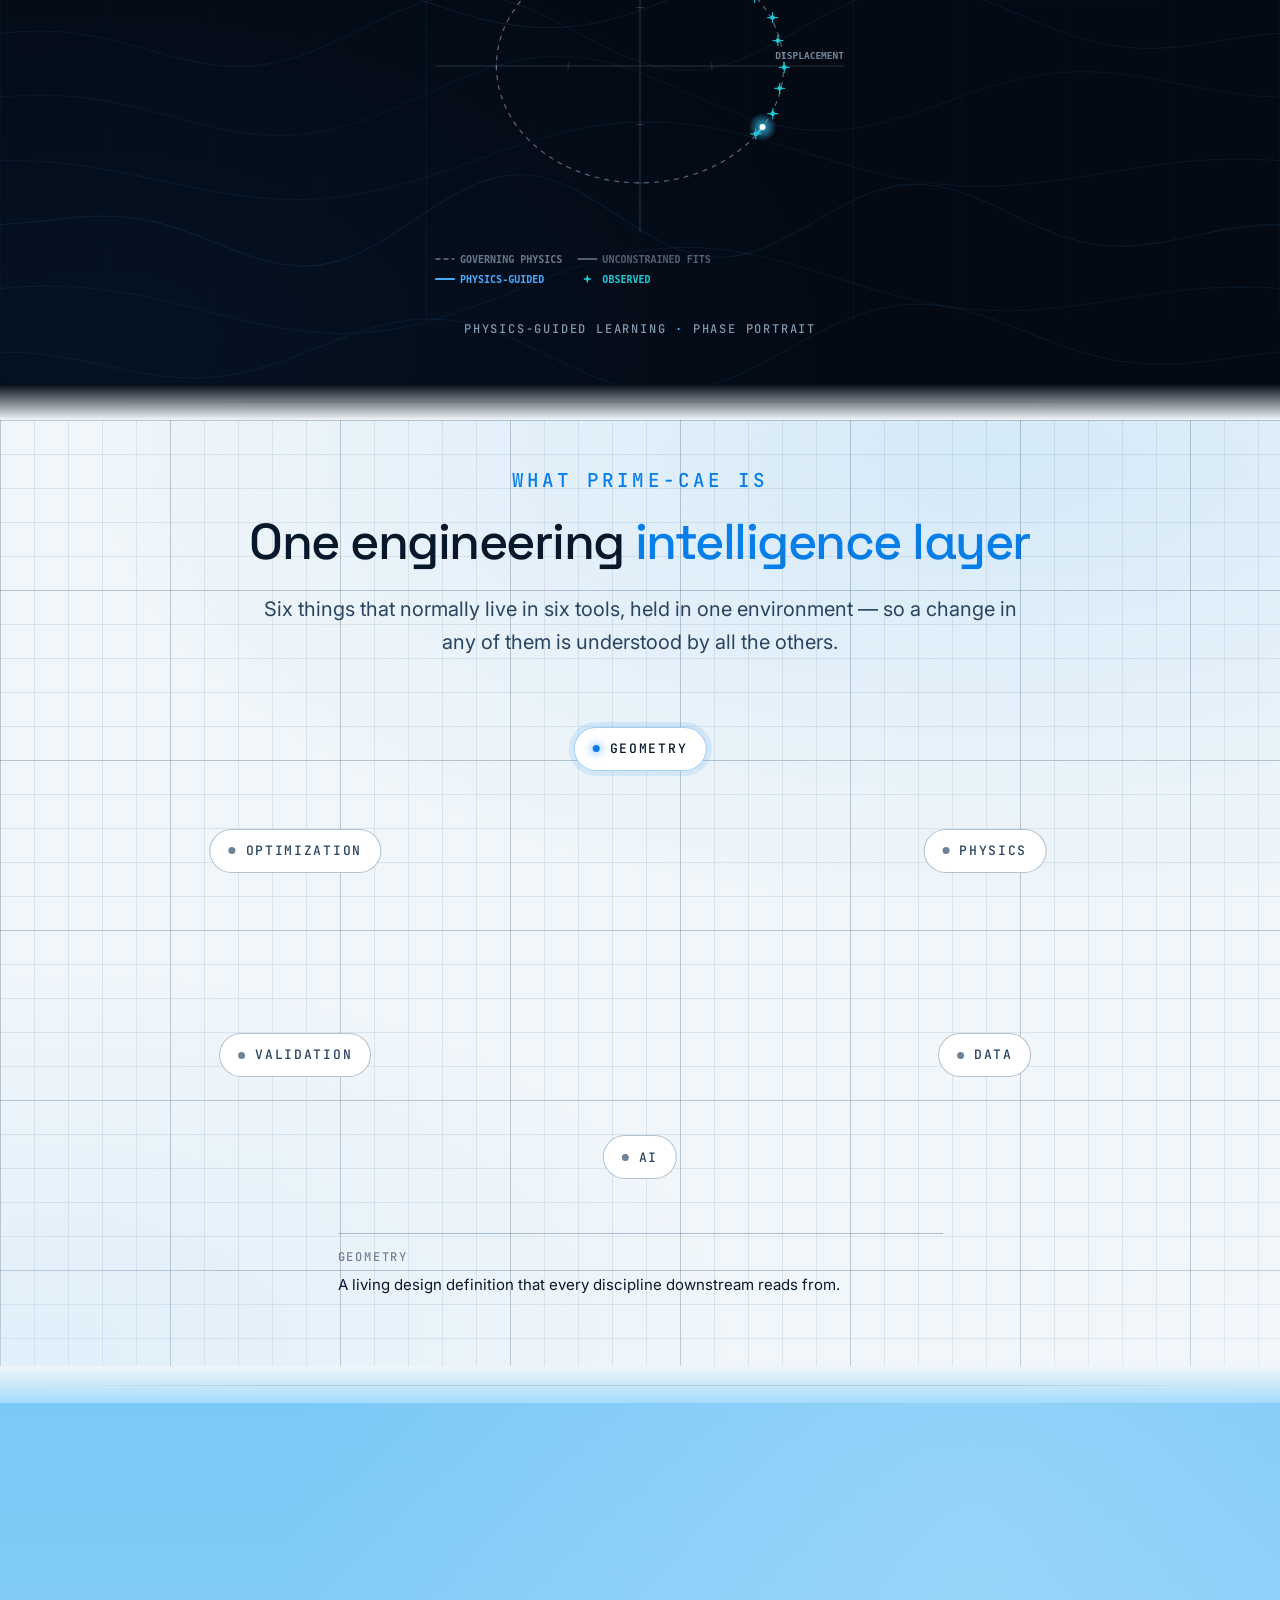
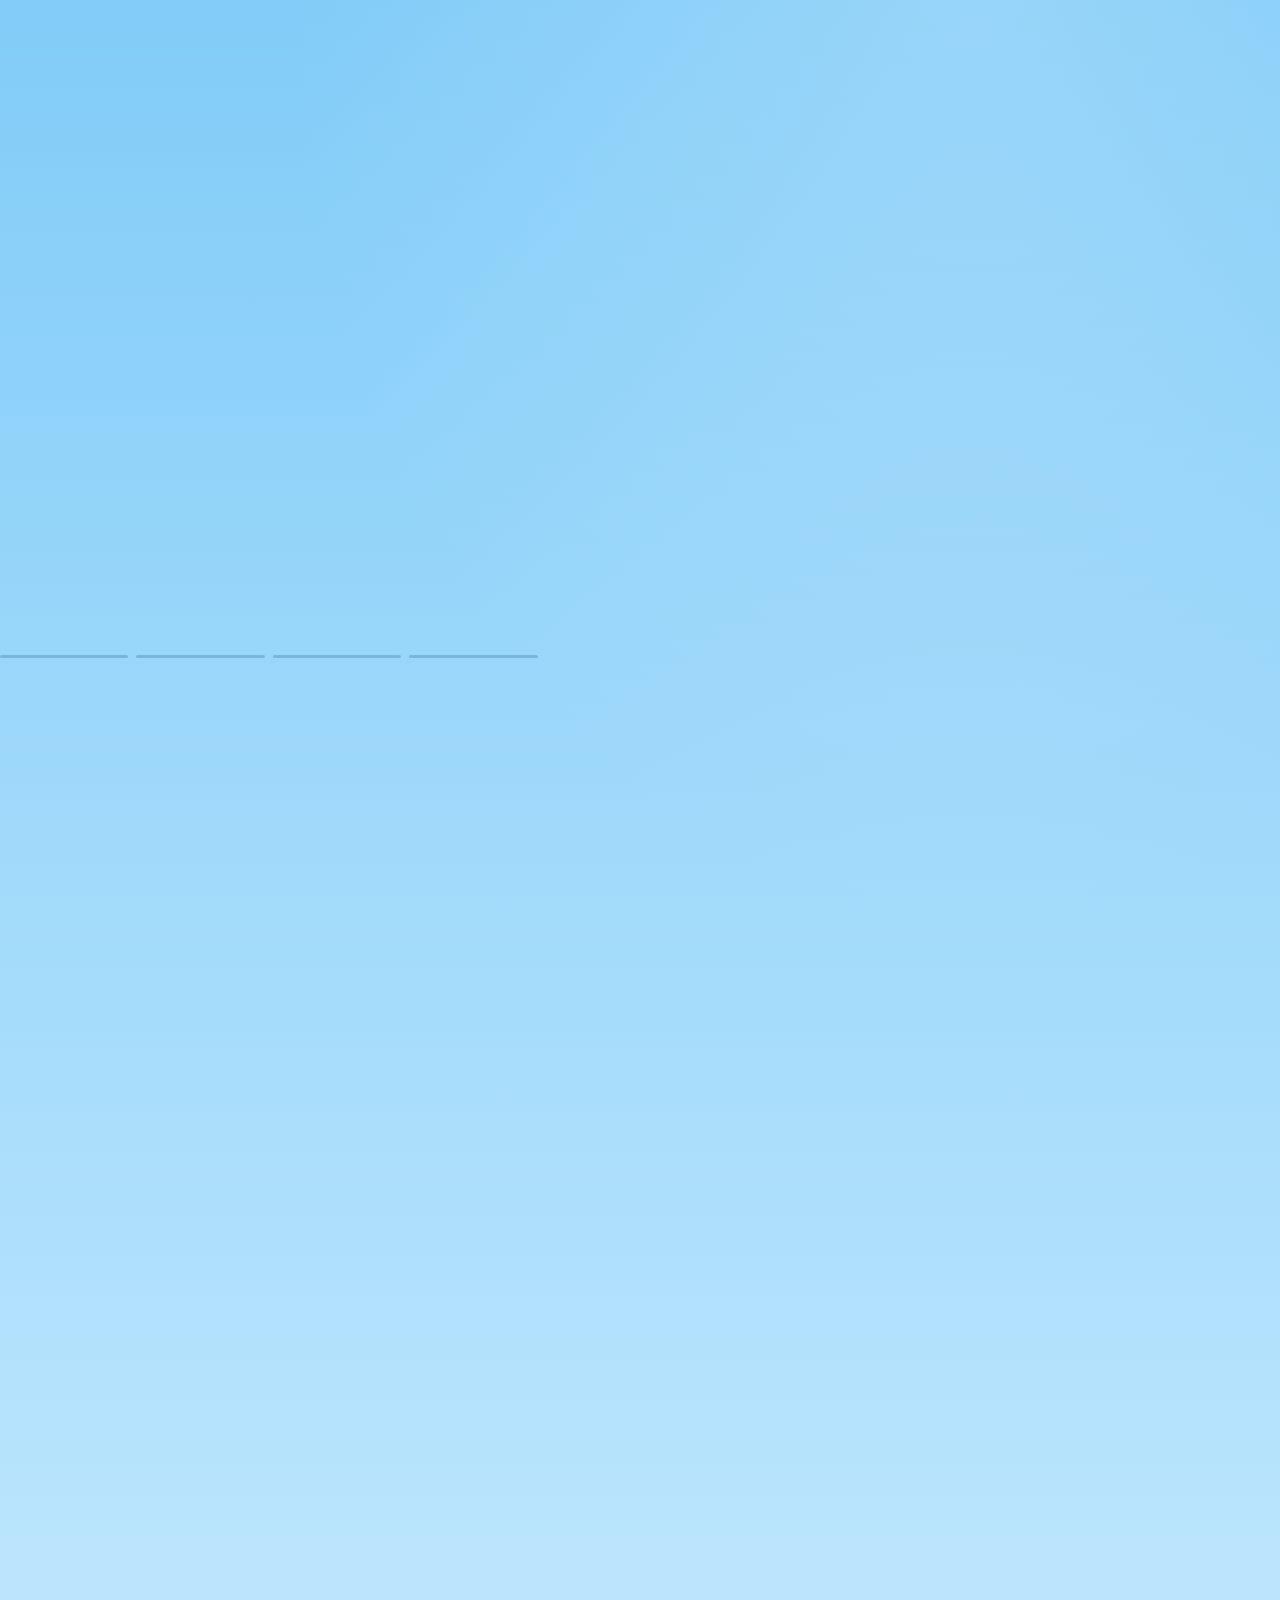
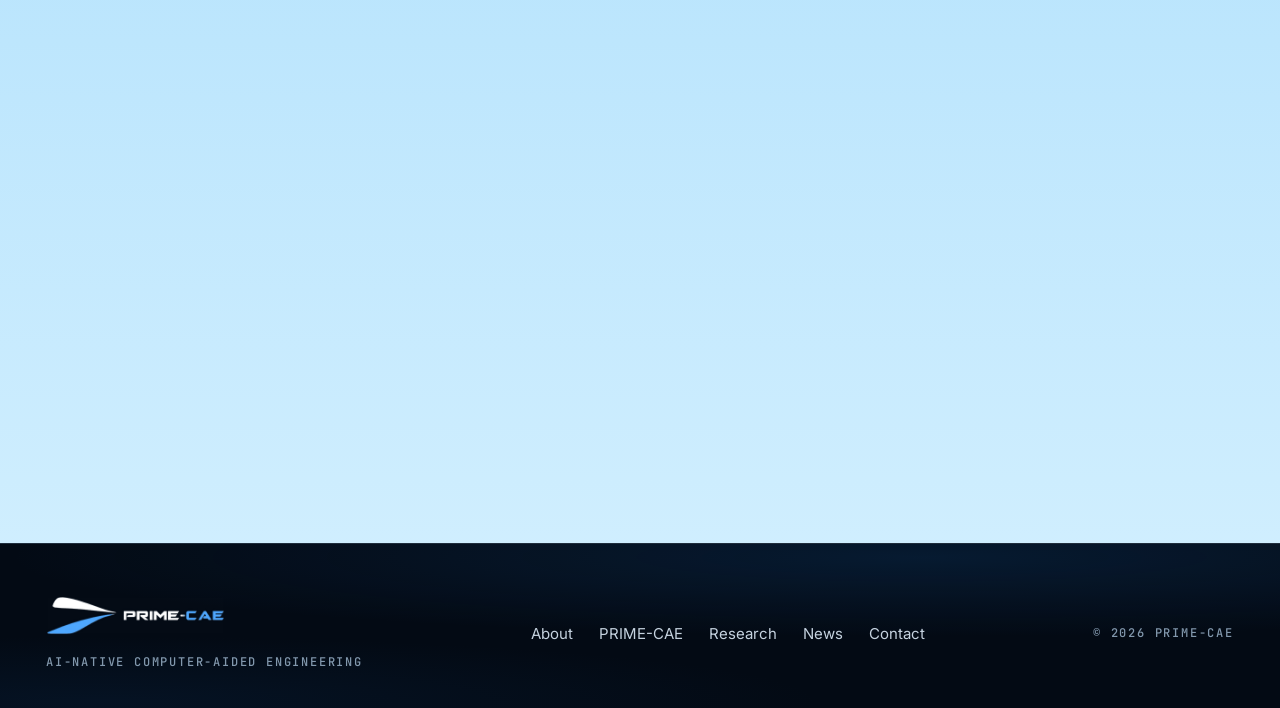
==== commit da940487: "Contact page" ====
--- a/index.html
+++ b/index.html
@@ -6,6 +6,7 @@
 <title>PRIME-CAE — AI-Native Computer-Aided Engineering</title>
 <meta name="description" content="PRIME-CAE is an AI-native computer-aided engineering platform from AXIOPHYS Inc. for design, simulation and optimization.">
 <link rel="canonical" href="https://www.prime-cae.com/">
+<script>if(location.hash==="#access")location.replace("contact.html")</script>
 <meta name="theme-color" content="#050709">
 <meta name="color-scheme" content="dark">
 <link rel="icon" type="image/png" sizes="16x16" href="assets/favicon-16.png?v=2">
@@ -62,7 +63,6 @@
 <link rel="stylesheet" href="css/mobile.css?v=four-missions-1">
 
 <link rel="preload" as="image" href="media/hero-field-poster.jpg">
-<link rel="stylesheet" href="css/contact-form.css?v=7">
 </head>
 
 <body>
@@ -95,7 +95,7 @@
       <a class="nav__a" href="https://www.prime-cae.com/">Home</a>
       <a class="nav__a" href="research.html">Research</a>
       <a class="nav__a" href="news.html">News</a>
-      <a class="nav__a" href="#access">Contact</a>
+      <a class="nav__a" href="contact.html">Contact</a>
       <span class="nav__ind" id="navInd" aria-hidden="true"></span>
     </nav>
 
@@ -114,7 +114,7 @@
   <a href="#layer">PRIME-CAE</a>
   <a href="research.html">Research</a>
   <a href="news.html">News</a>
-  <a href="#access">Contact</a>
+  <a href="contact.html">Contact</a>
 </div>
 
 <main id="top">
@@ -288,31 +288,7 @@
   </div>
 </section>
 
-<div class="seam" data-from="sky" data-to="white" aria-hidden="true"></div>
-
-<!-- ============================== 05 · CONTACT ============================ -->
-<section class="section env contact" id="access" data-env="white">
-  <div class="shell contact__layout">
-    <div class="contact__copy">
-      <span class="t-meta">Contact</span>
-      <h2 class="t-h2">Let's build <span class="grad">what's next</span></h2>
-      <p class="contact__guidance">Choose <strong>Technical &amp; Product</strong> for product questions or engineering support. Choose <strong>Corporate &amp; Business</strong> for partnerships and general inquiries.</p>
-    </div>
-      <form class="contact-form" data-contact-form>
-        <div class="contact-form__row">
-          <label>Full name <span class="contact-form__required">(required)</span><input name="name" autocomplete="name" maxlength="120" required></label>
-          <label>Email address <span class="contact-form__required">(required)</span><input name="email" type="email" autocomplete="email" maxlength="254" required></label>
-        </div>
-        <div class="contact-form__row">
-          <label>Organization <span class="contact-form__required">(required)</span><input name="organization" autocomplete="organization" maxlength="120" required></label>
-          <label>Inquiry type <span class="contact-form__required">(required)</span><select name="inquiry" required><option value="" selected disabled>Please select</option><option value="technical">Technical &amp; Product Inquiries</option><option value="corporate">Corporate &amp; Business Inquiries</option></select></label>
-        </div>
-        <label class="contact-form__message">Message <span class="contact-form__required">(required)</span><textarea name="message" rows="2" minlength="10" maxlength="5000" required></textarea></label>
-        <div class="contact-form__trap" aria-hidden="true"><label>Leave this field empty <input name="website" tabindex="-1" autocomplete="off"></label></div>
-        <div class="contact-form__actions"><button type="submit">Send message</button><p class="contact-form__status" role="status" aria-live="polite"></p></div>
-      </form>
-  </div>
-</section>
+
 
 <!-- =============================== FOOTER ================================ -->
 <footer class="foot env" id="company" data-env="navy">
@@ -321,11 +297,10 @@
       <img class="foot__logo" src="assets/prime-cae-lockup.png" alt="PRIME-CAE" width="285" height="62">
       <p class="t-micro" style="margin-top:var(--s-4)">AI-Native Computer-Aided Engineering</p>
     </div>
-    <nav class="foot__links" aria-label="Footer"><a href="index.html#about">About</a> <a href="index.html#layer">PRIME-CAE</a> <a href="research.html">Research</a> <a href="news.html">News</a> <a href="index.html#access">Contact</a></nav>
+    <nav class="foot__links" aria-label="Footer"><a href="index.html#about">About</a> <a href="index.html#layer">PRIME-CAE</a> <a href="research.html">Research</a> <a href="news.html">News</a> <a href="contact.html">Contact</a></nav>
     <span class="t-micro">© <span id="year">2026</span> PRIME-CAE</span>
   </div>
 </footer>
-<script src="js/contact.js?v=1" defer></script>
 </main>
 
 <script src="js/prime.bundle.js?v=mission-story-3" defer></script>
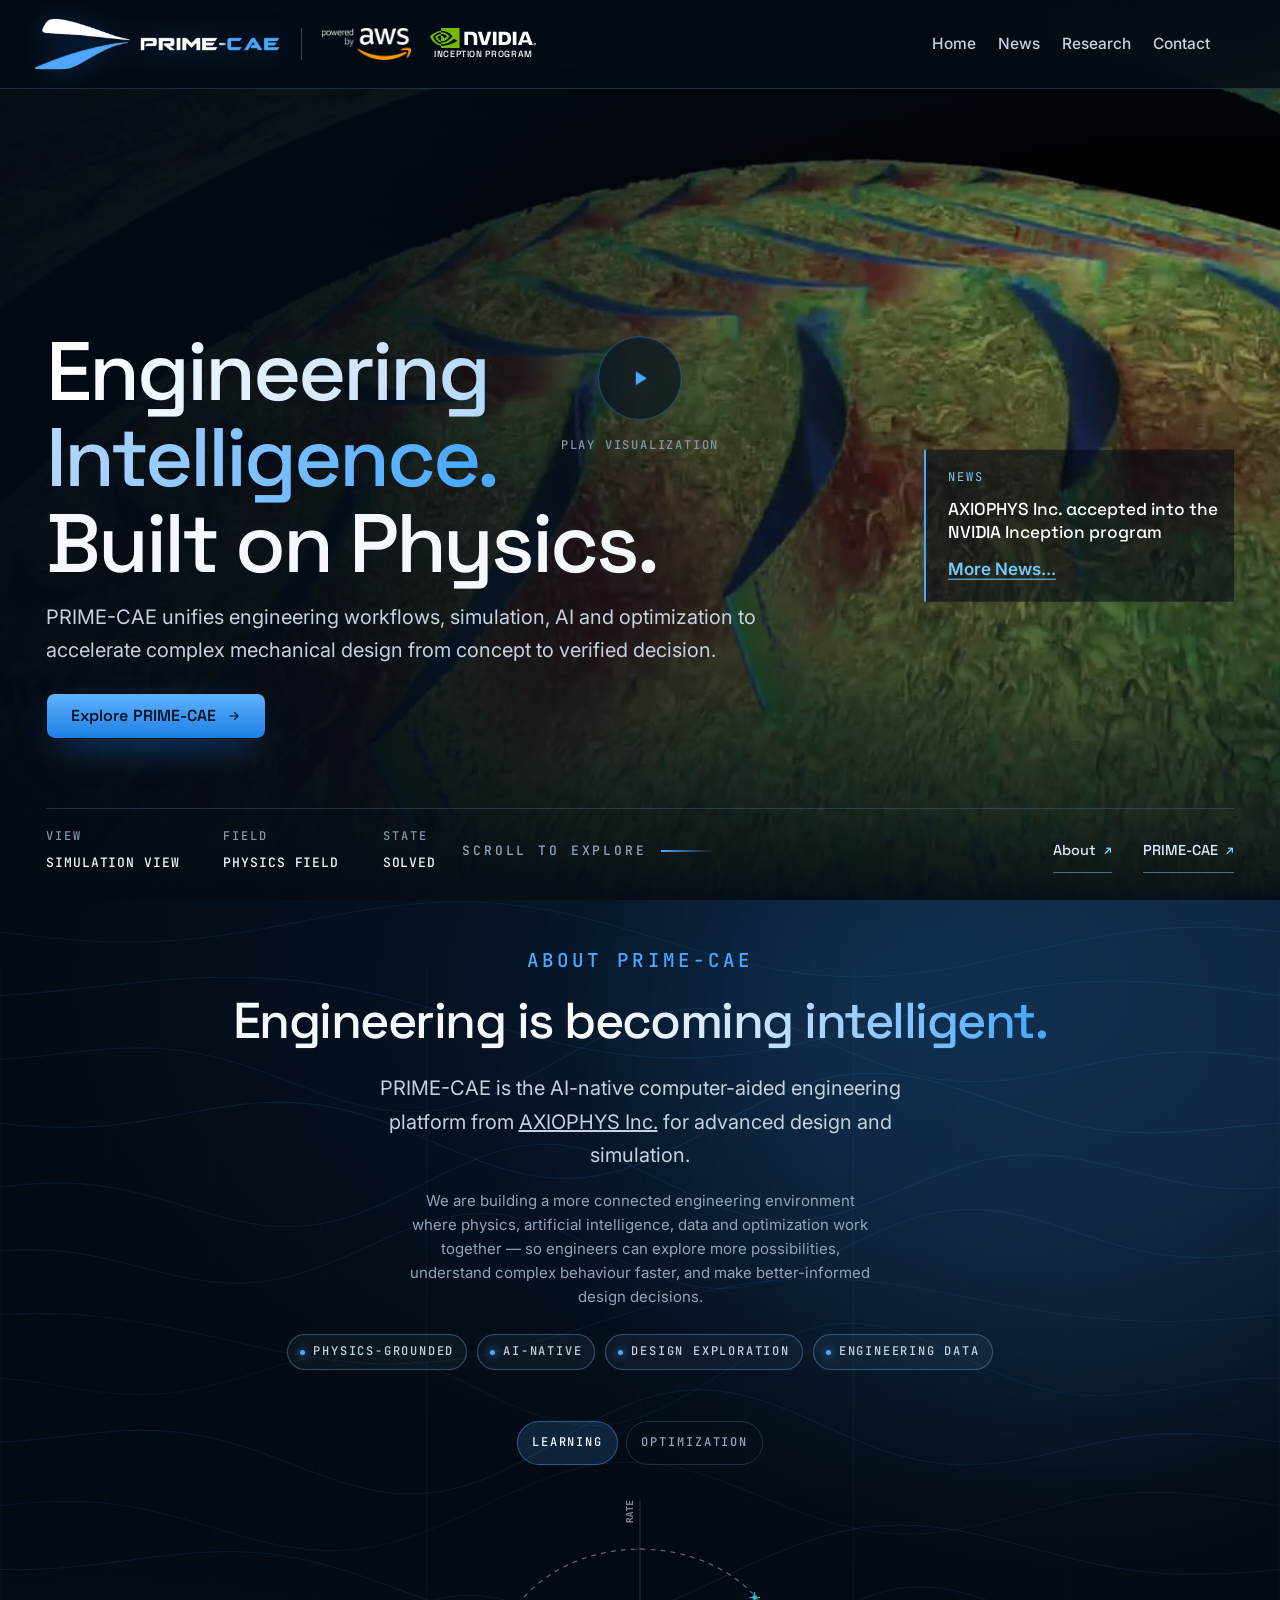
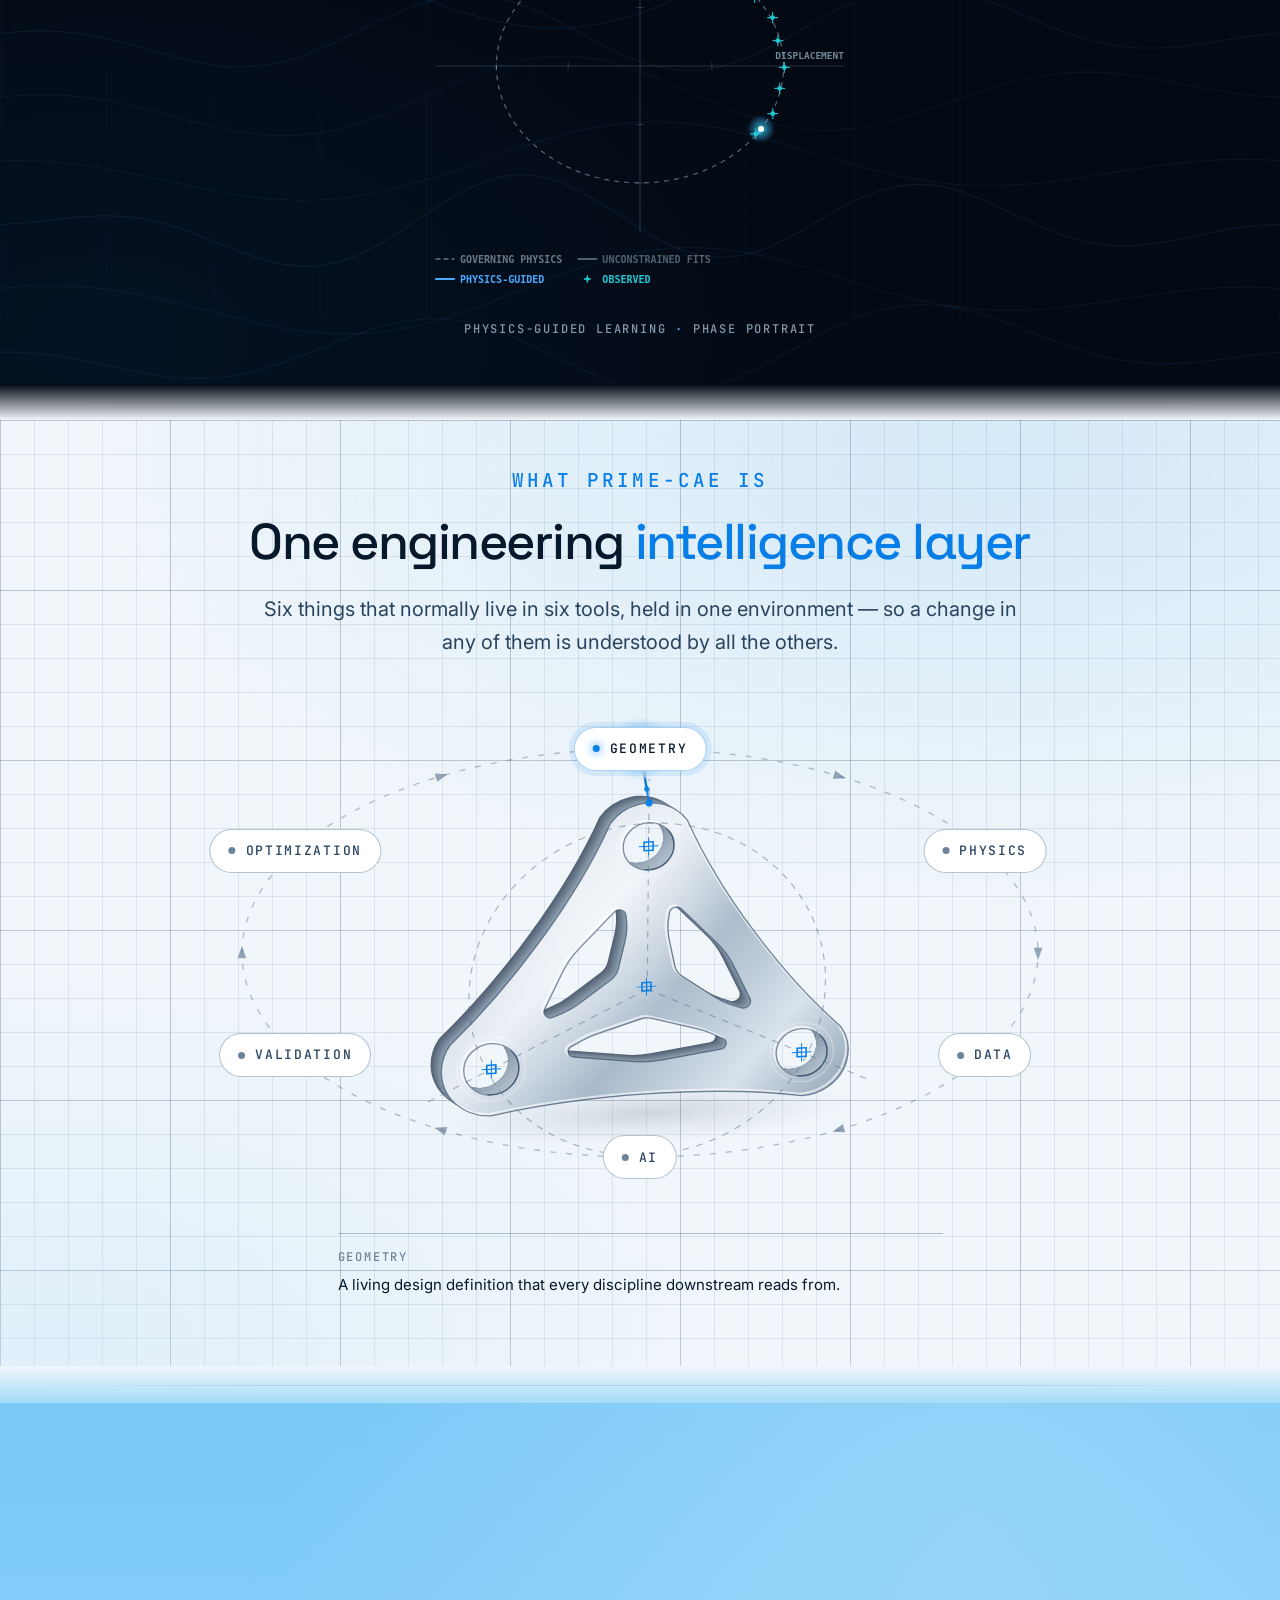
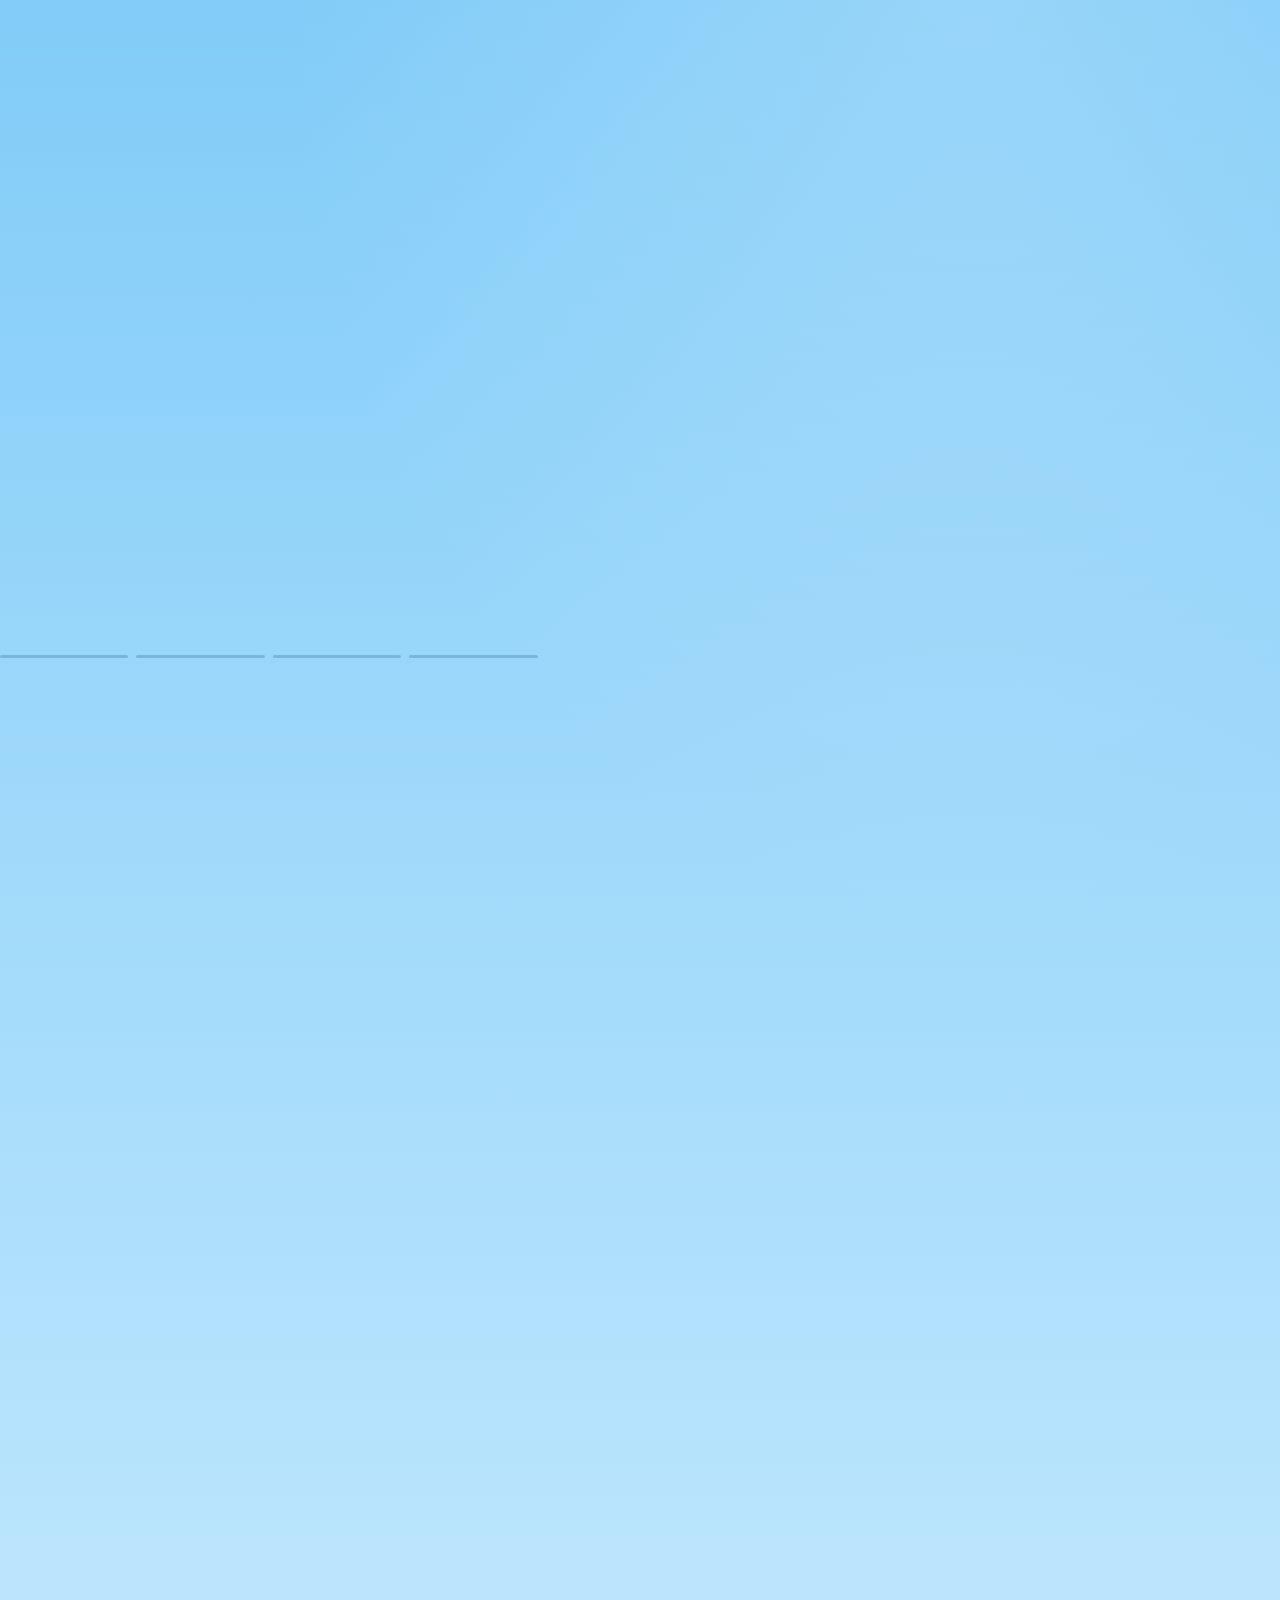
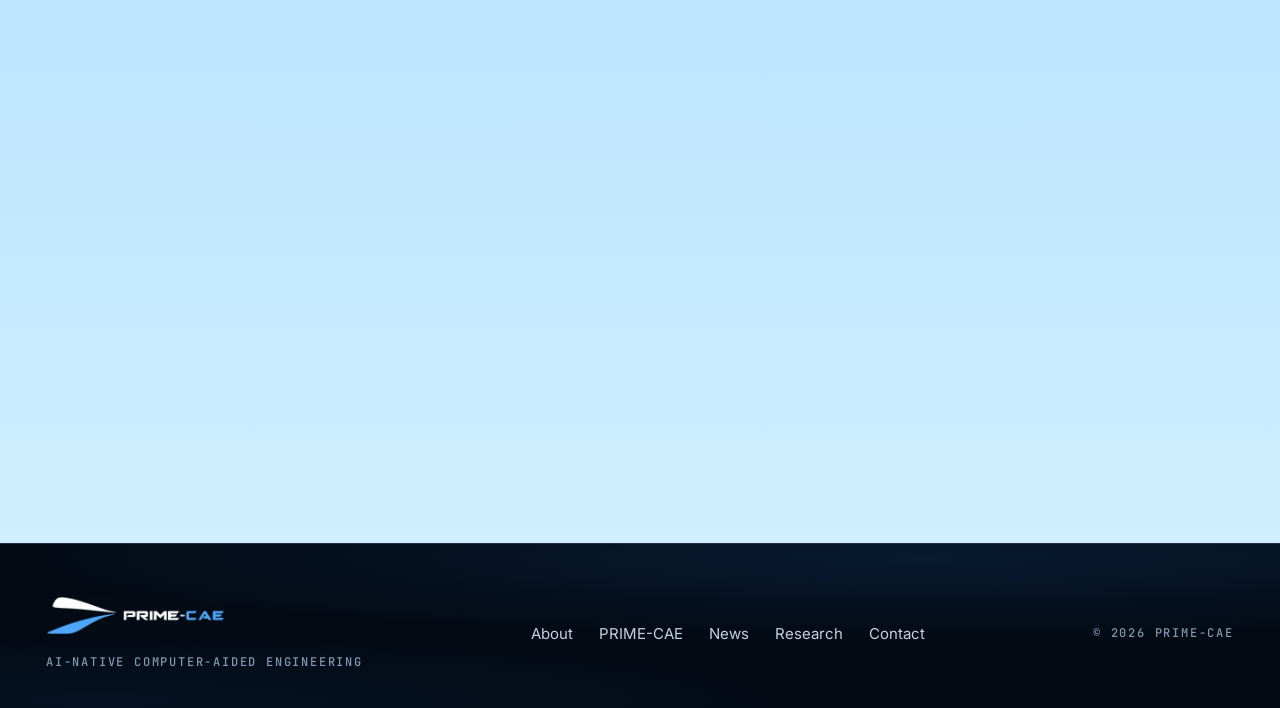
==== commit 126ea94c: "Place News before Research across site navigation" ====
--- a/index.html
+++ b/index.html
@@ -93,8 +93,8 @@
 
     <nav class="nav__links" id="navLinks" aria-label="Primary">
       <a class="nav__a" href="https://www.prime-cae.com/">Home</a>
+      <a class="nav__a" href="news.html">News</a>
       <a class="nav__a" href="research.html">Research</a>
-      <a class="nav__a" href="news.html">News</a>
       <a class="nav__a" href="contact.html">Contact</a>
       <span class="nav__ind" id="navInd" aria-hidden="true"></span>
     </nav>
@@ -112,8 +112,8 @@
   <a href="https://www.prime-cae.com/">Home</a>
   <a href="#about">About</a>
   <a href="#layer">PRIME-CAE</a>
+  <a href="news.html">News</a>
   <a href="research.html">Research</a>
-  <a href="news.html">News</a>
   <a href="contact.html">Contact</a>
 </div>
 
@@ -297,7 +297,7 @@
       <img class="foot__logo" src="assets/prime-cae-lockup.png" alt="PRIME-CAE" width="285" height="62">
       <p class="t-micro" style="margin-top:var(--s-4)">AI-Native Computer-Aided Engineering</p>
     </div>
-    <nav class="foot__links" aria-label="Footer"><a href="index.html#about">About</a> <a href="index.html#layer">PRIME-CAE</a> <a href="research.html">Research</a> <a href="news.html">News</a> <a href="contact.html">Contact</a></nav>
+    <nav class="foot__links" aria-label="Footer"><a href="index.html#about">About</a> <a href="index.html#layer">PRIME-CAE</a> <a href="news.html">News</a> <a href="research.html">Research</a> <a href="contact.html">Contact</a></nav>
     <span class="t-micro">© <span id="year">2026</span> PRIME-CAE</span>
   </div>
 </footer>
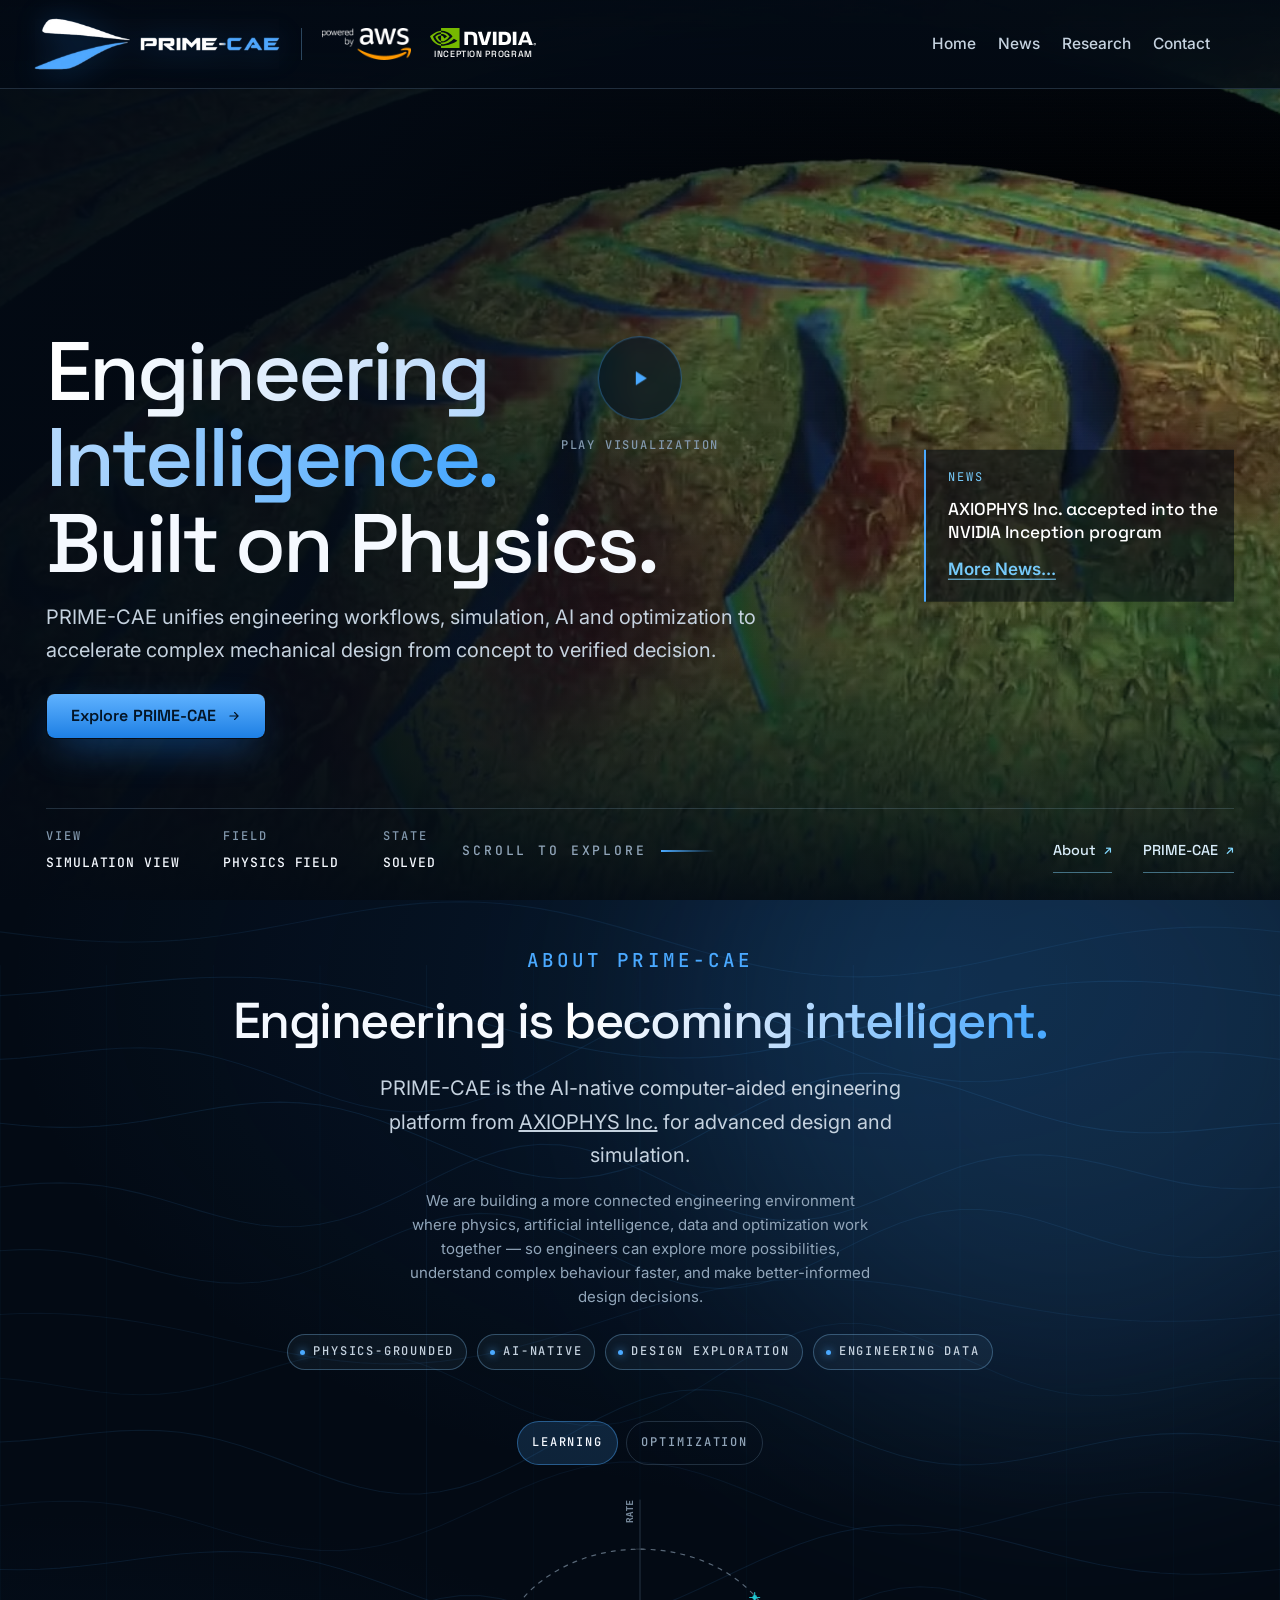
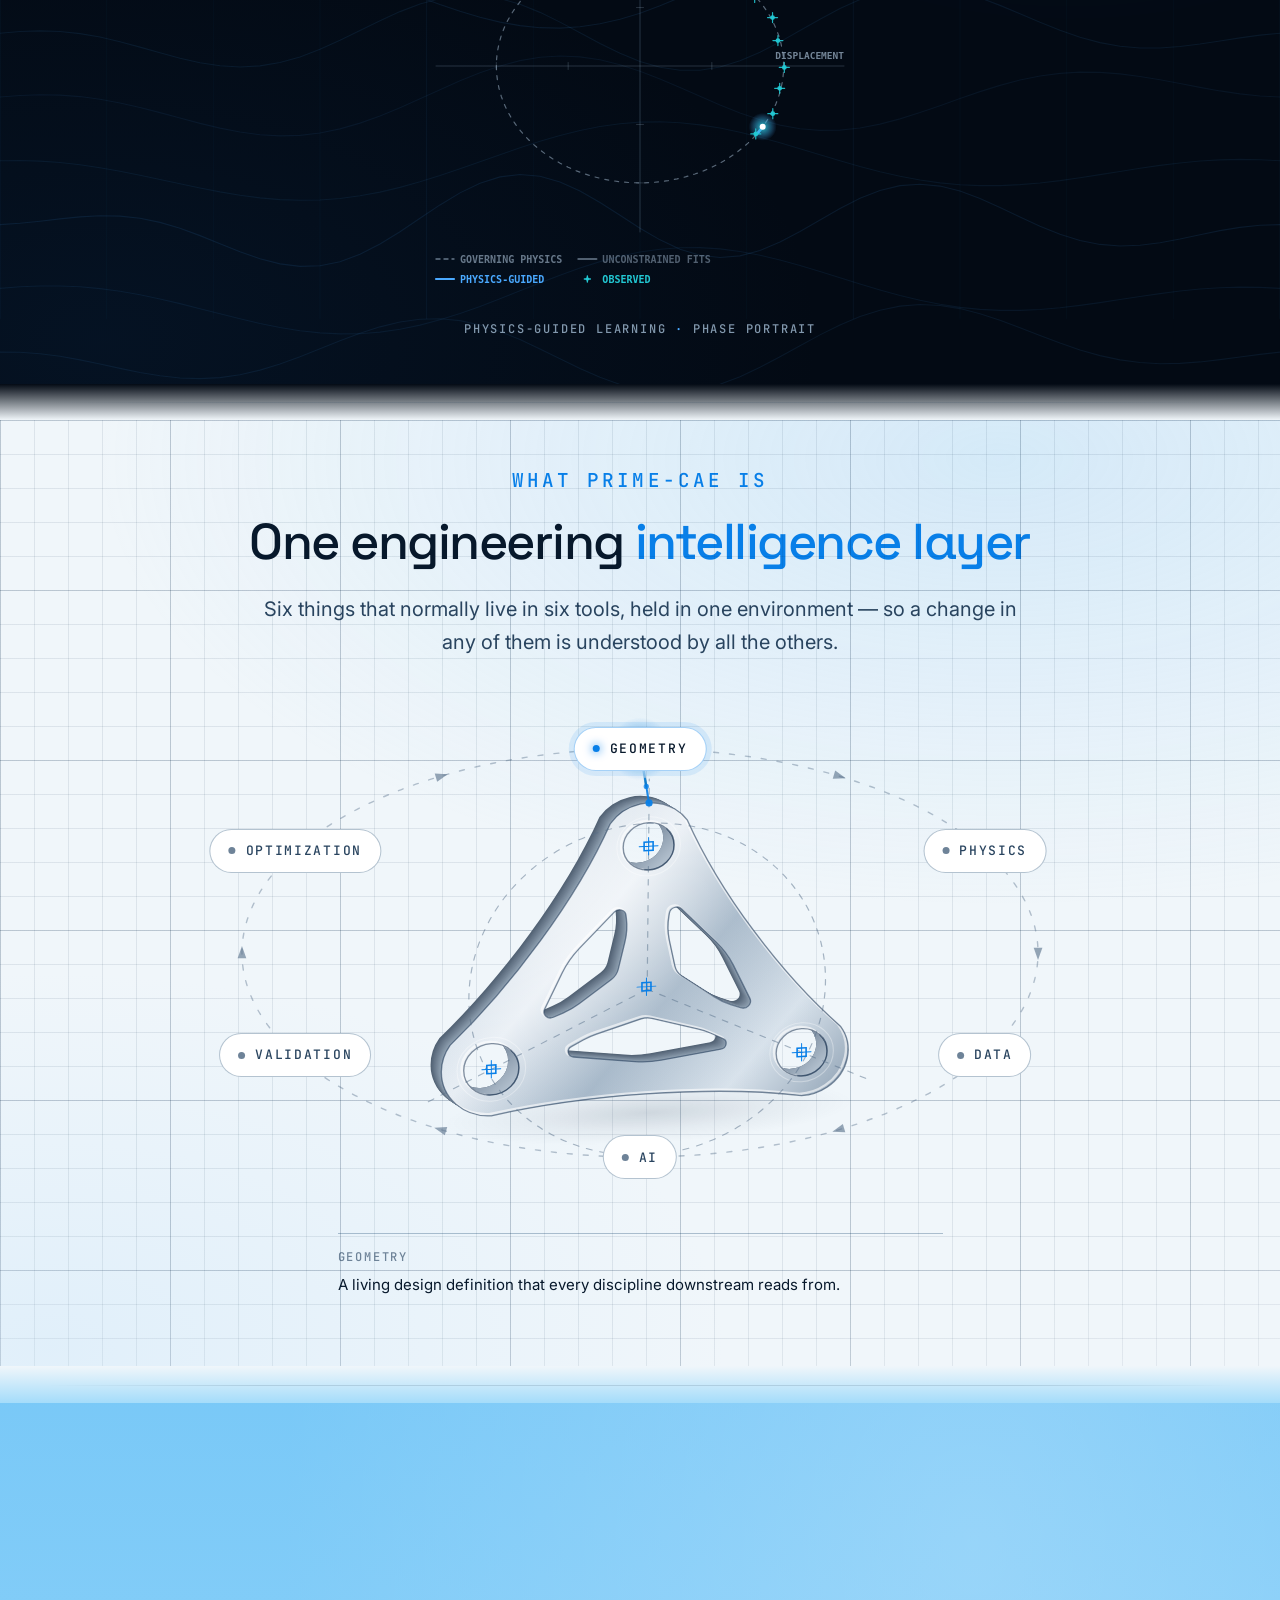
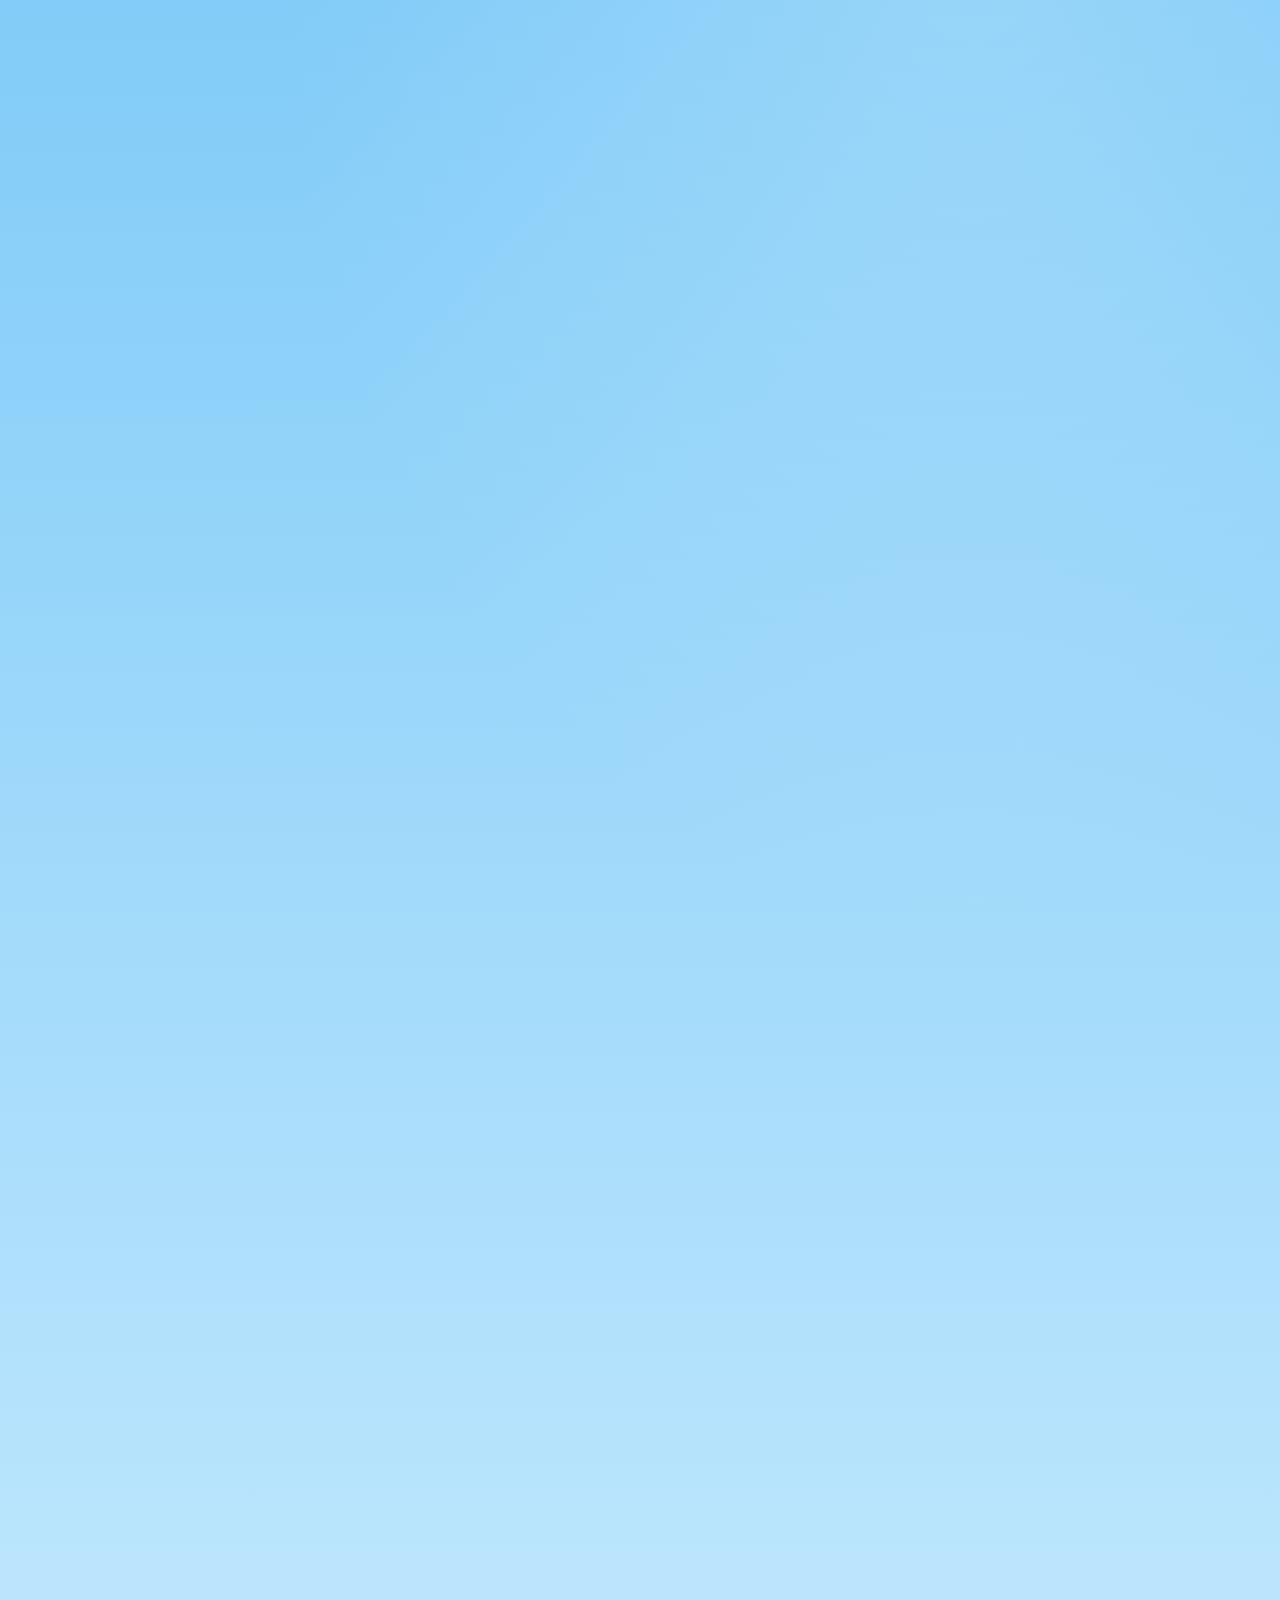
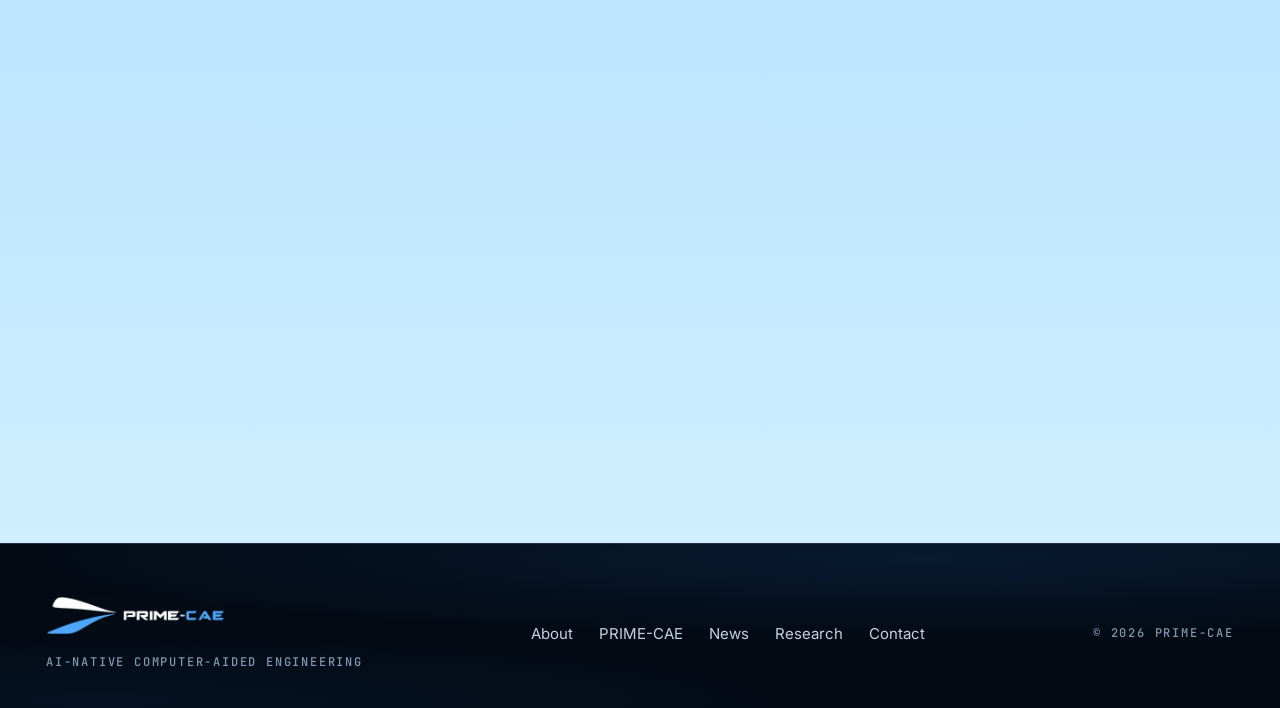
==== commit bff69f61: "Remove mission progress bars from homepage" ====
--- a/index.html
+++ b/index.html
@@ -284,7 +284,6 @@
       </article>
       </div>
     </div>
-    <div class="mission-progress" aria-hidden="true"><i></i><i></i><i></i><i></i></div>
   </div>
 </section>
 
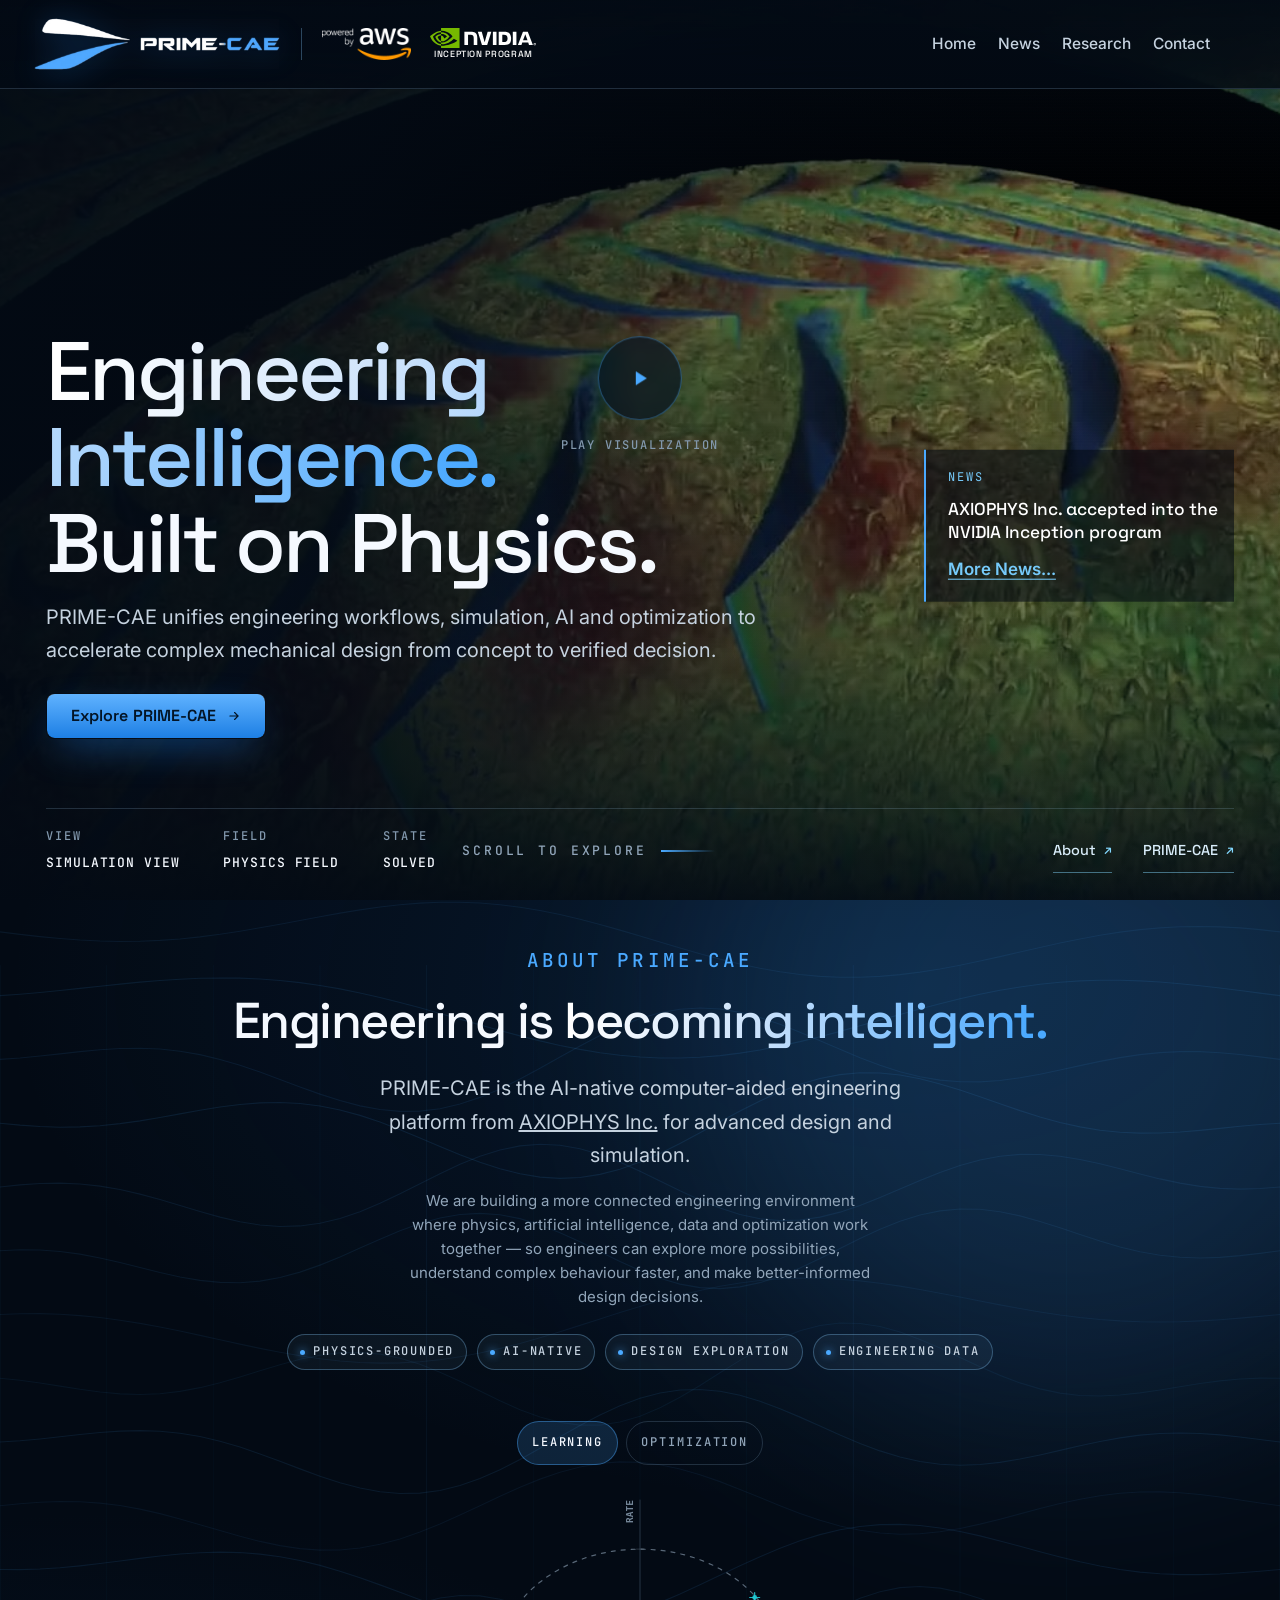
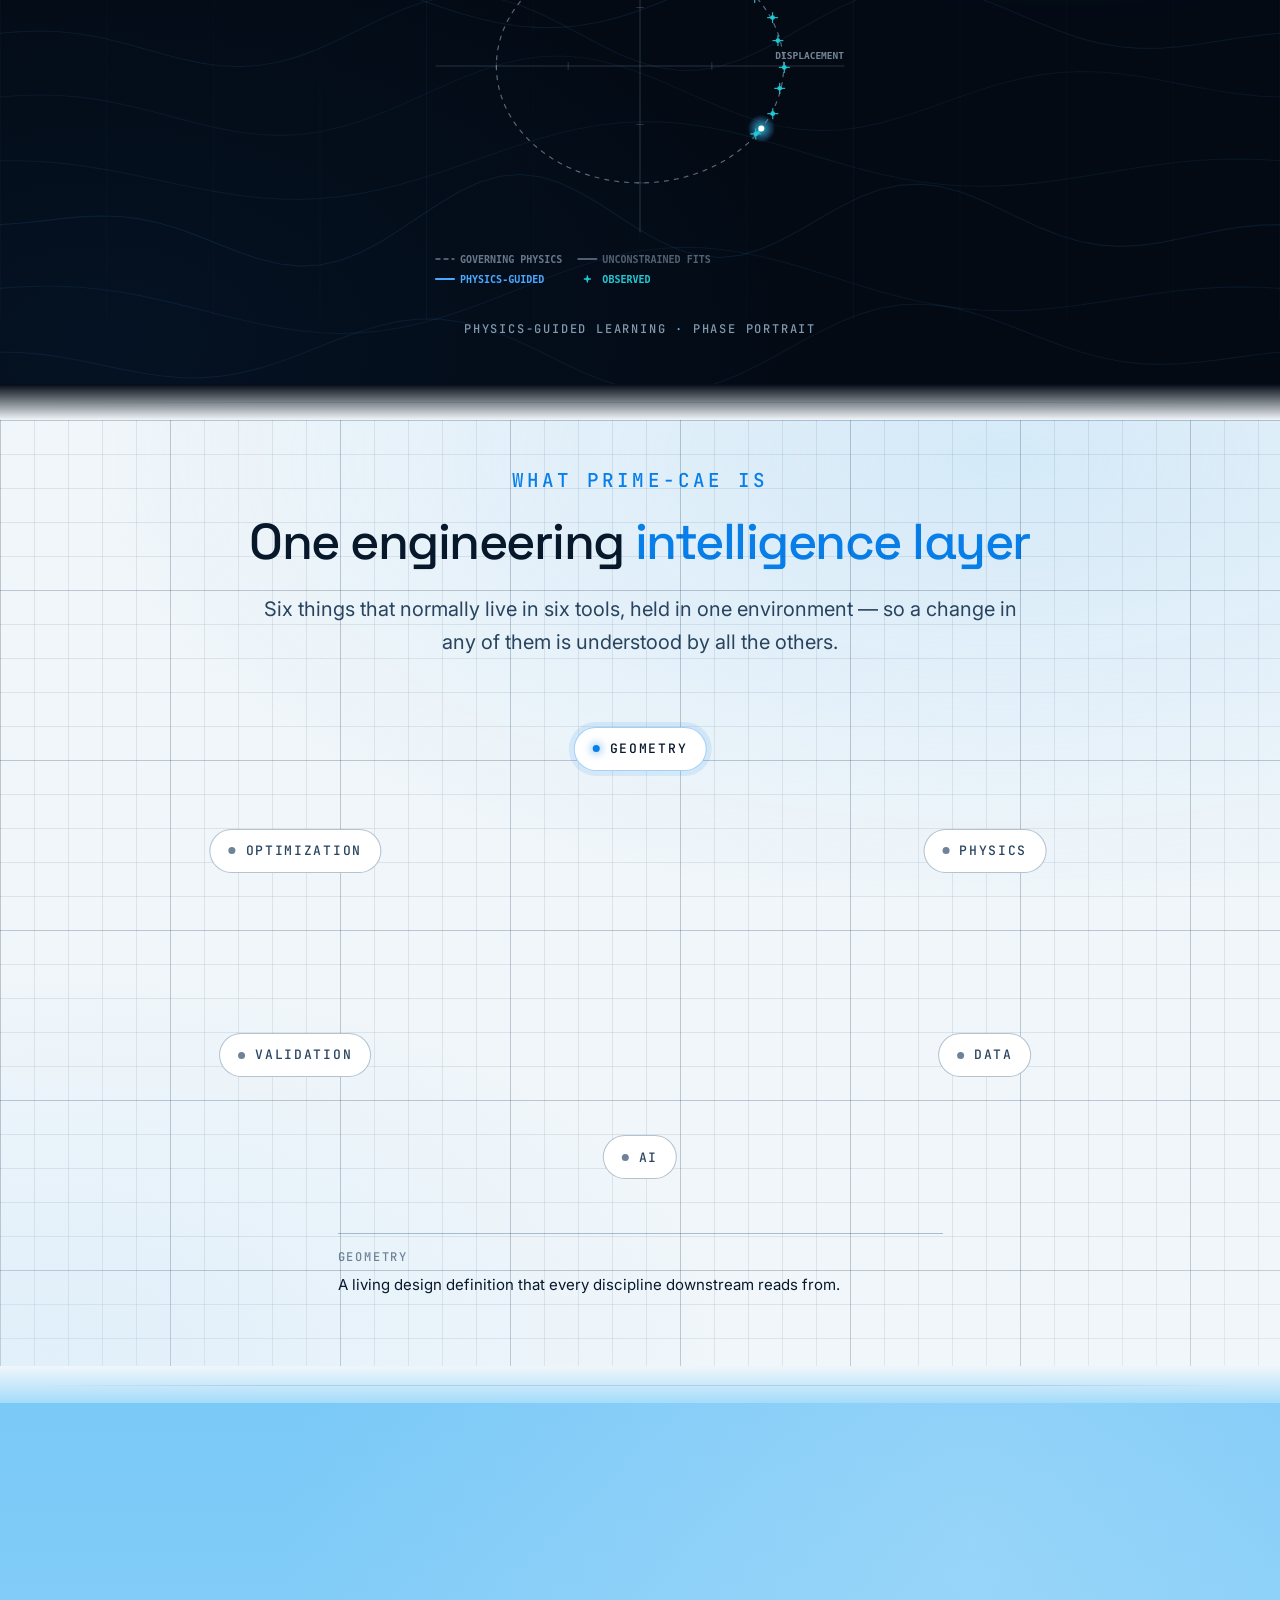
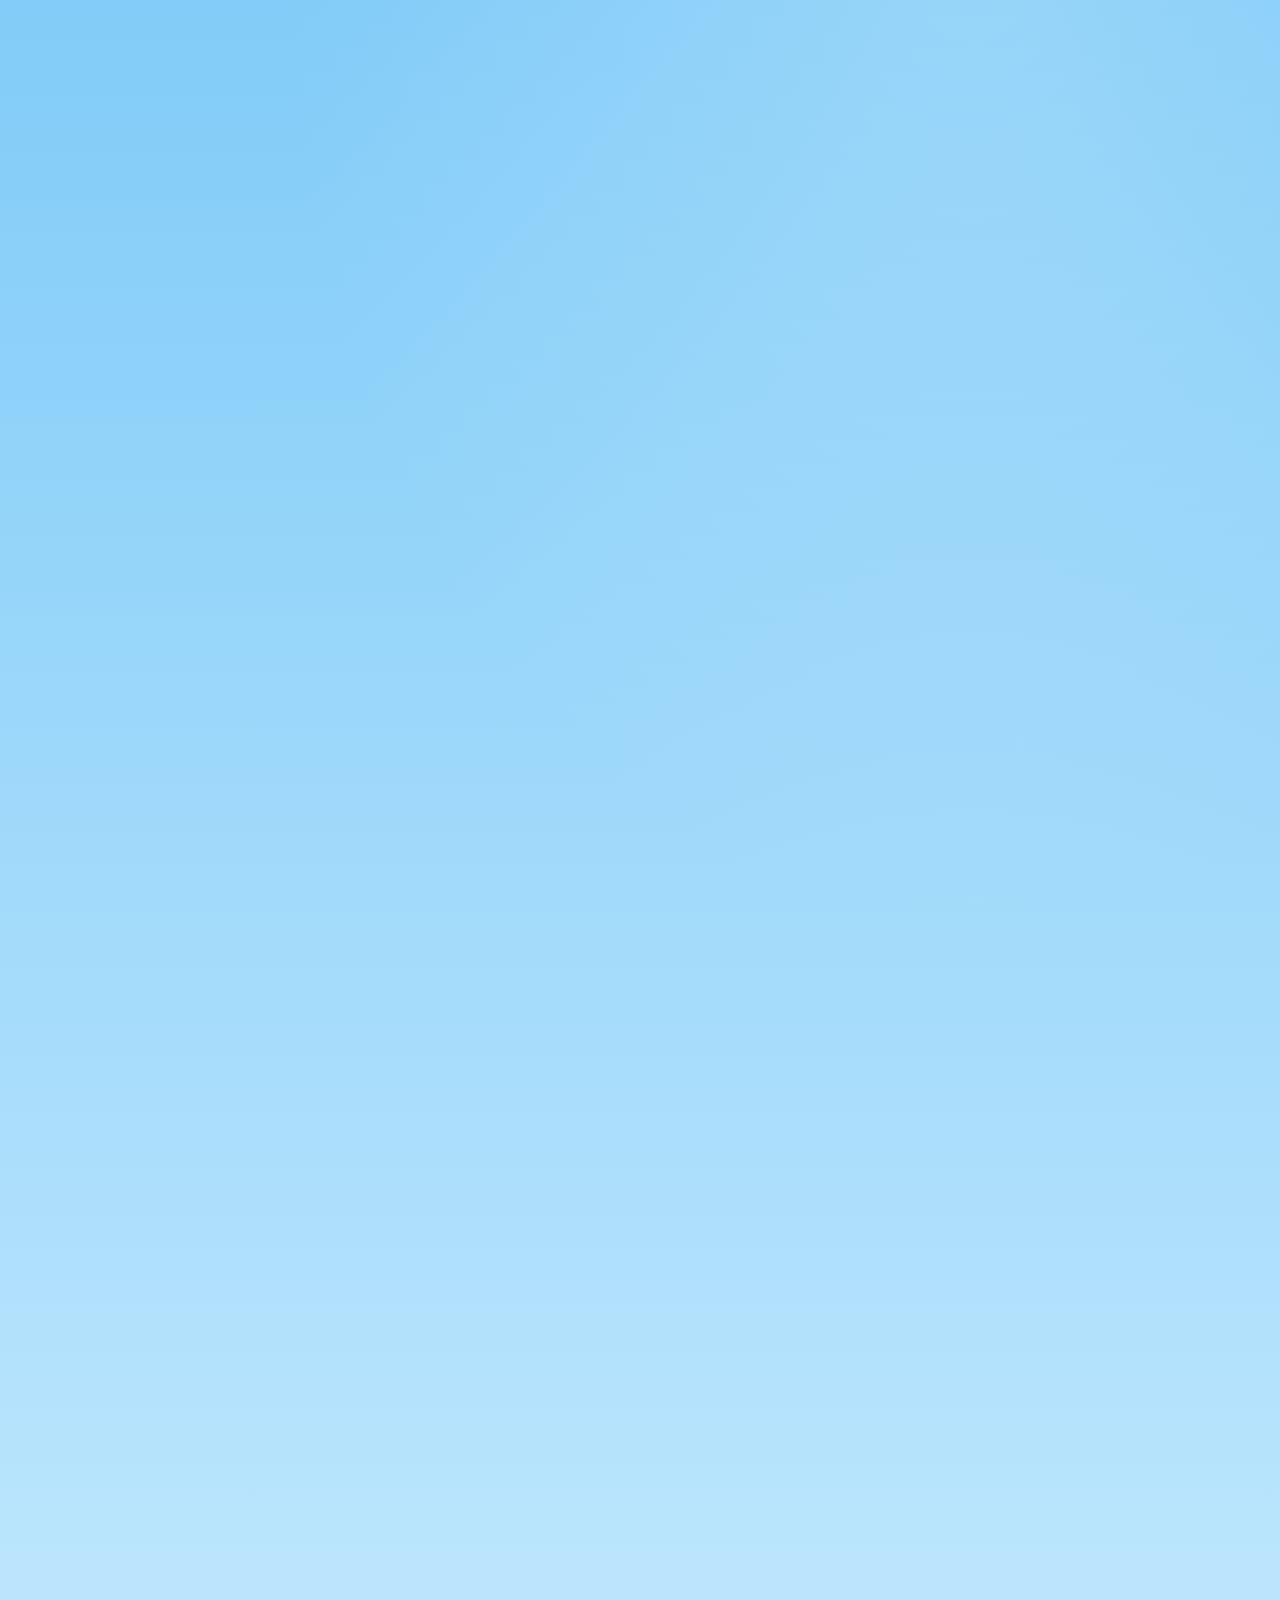
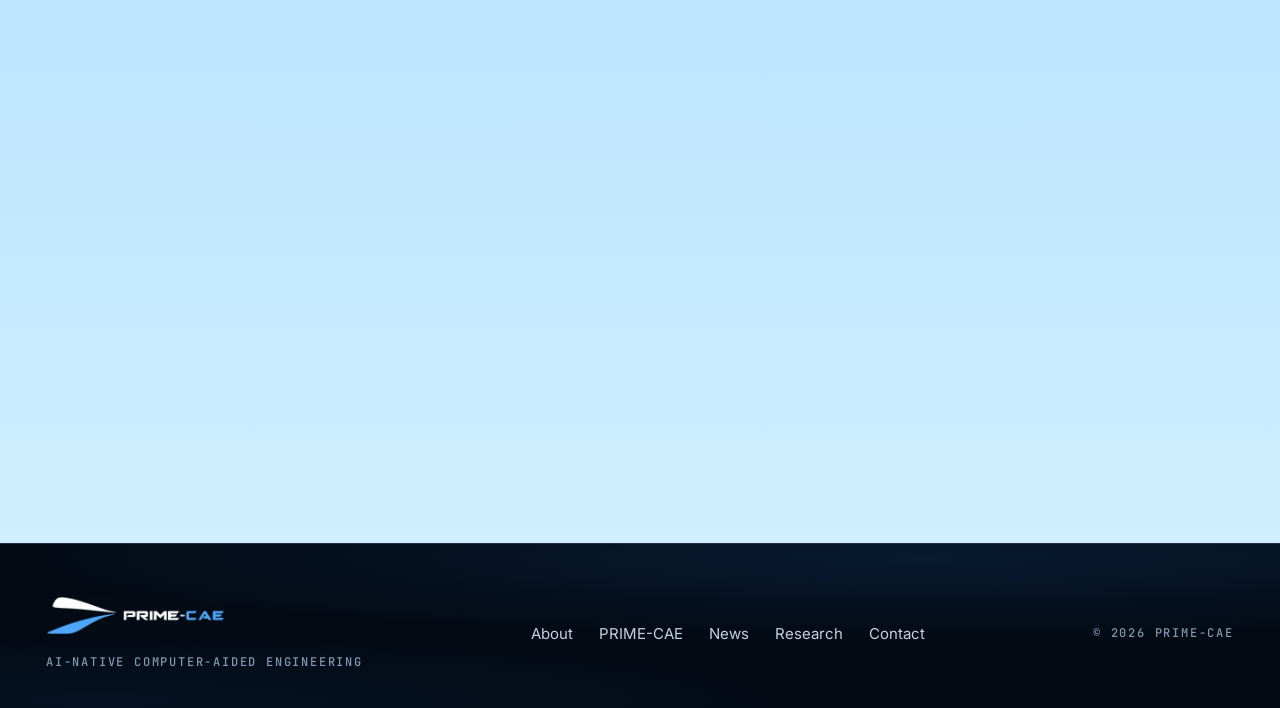
==== commit 624563ff: "Clarify optimization section heading" ====
--- a/index.html
+++ b/index.html
@@ -264,7 +264,7 @@
         run their workflows, manage computation time and cost, and explore better designs.</p>
     </div>
     <div class="mission-visual">
-      <p class="mission-visual__title t-meta">What we optimize?</p>
+      <p class="mission-visual__title t-meta">What do we optimize?</p>
       <div class="mission-slides">
       <article class="mission-slide" data-mission-slide>
         <figure class="mission-slide__art"><img src="assets/missions/resources.jpg" alt="Conceptual illustration of shared engineering computation" width="1672" height="941" loading="lazy"><figcaption class="mission-slide__copy"><h3 class="fam__title">Computational resources</h3>
